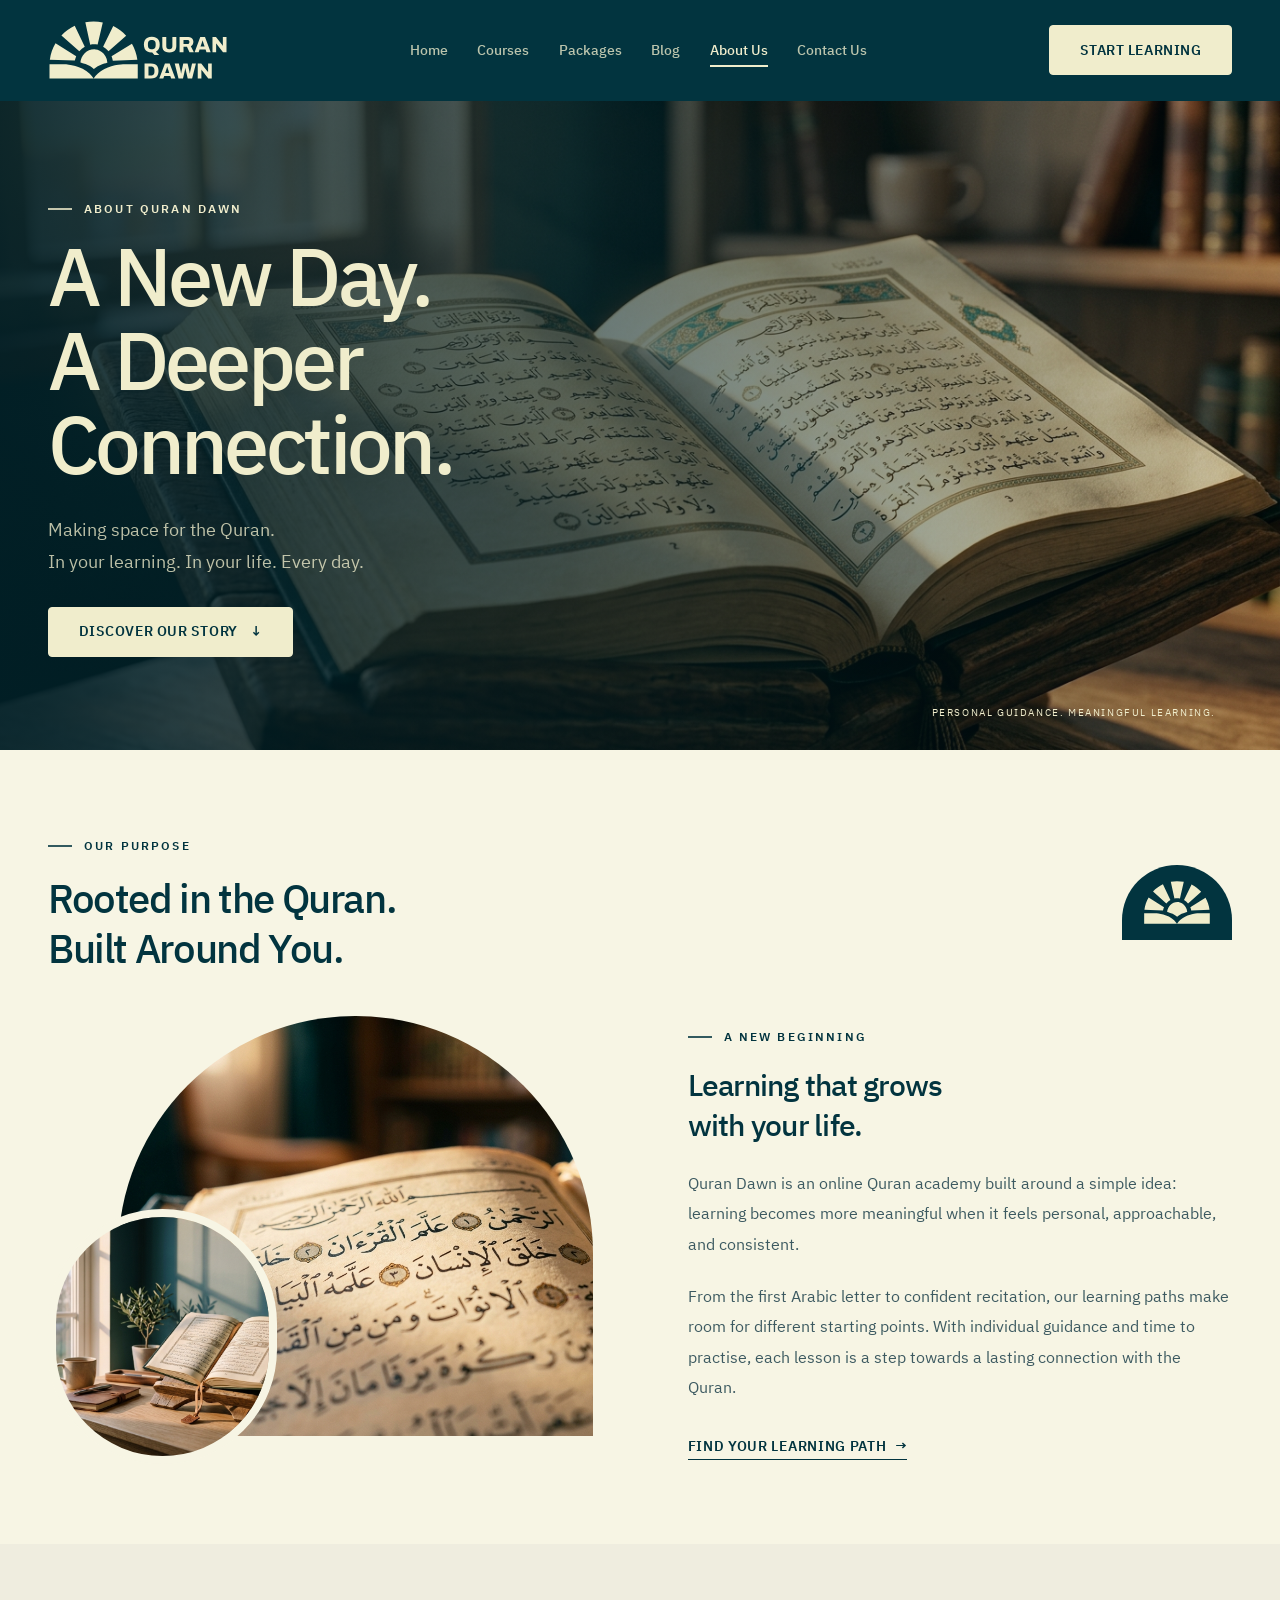
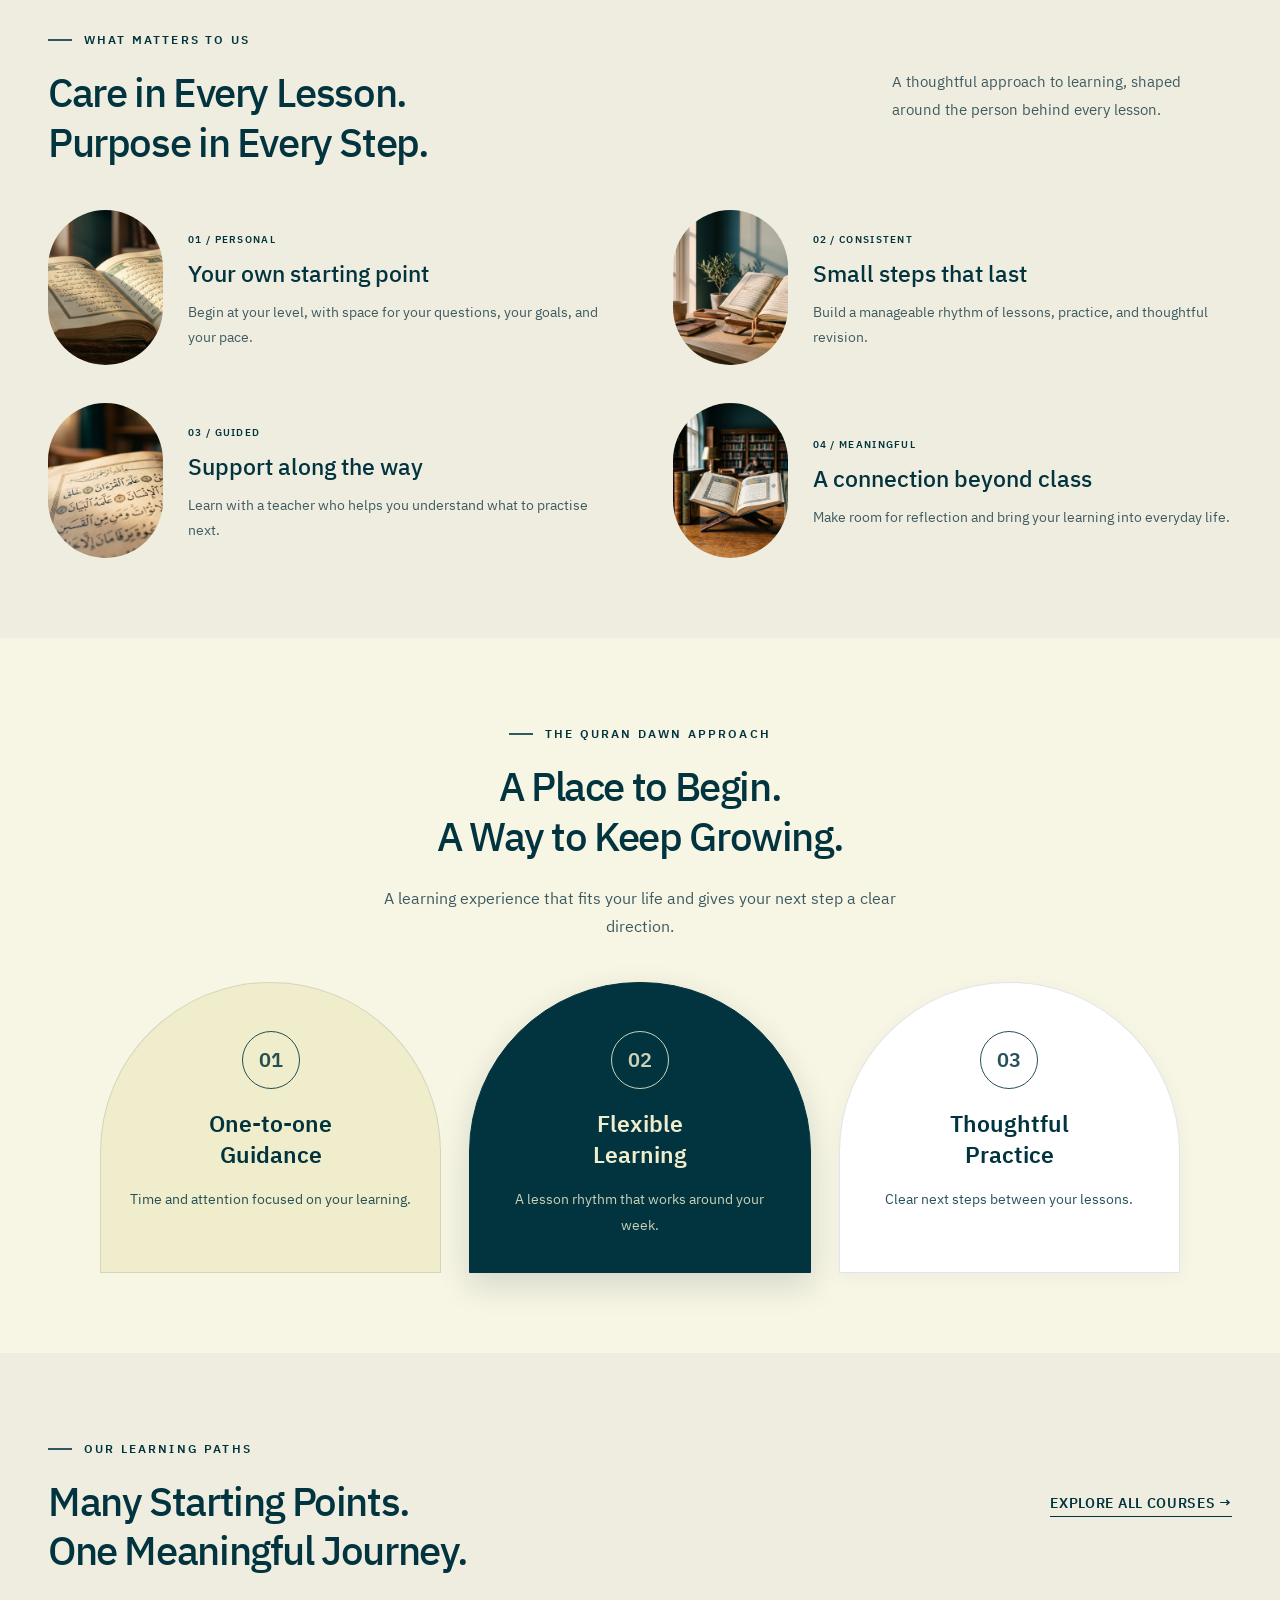
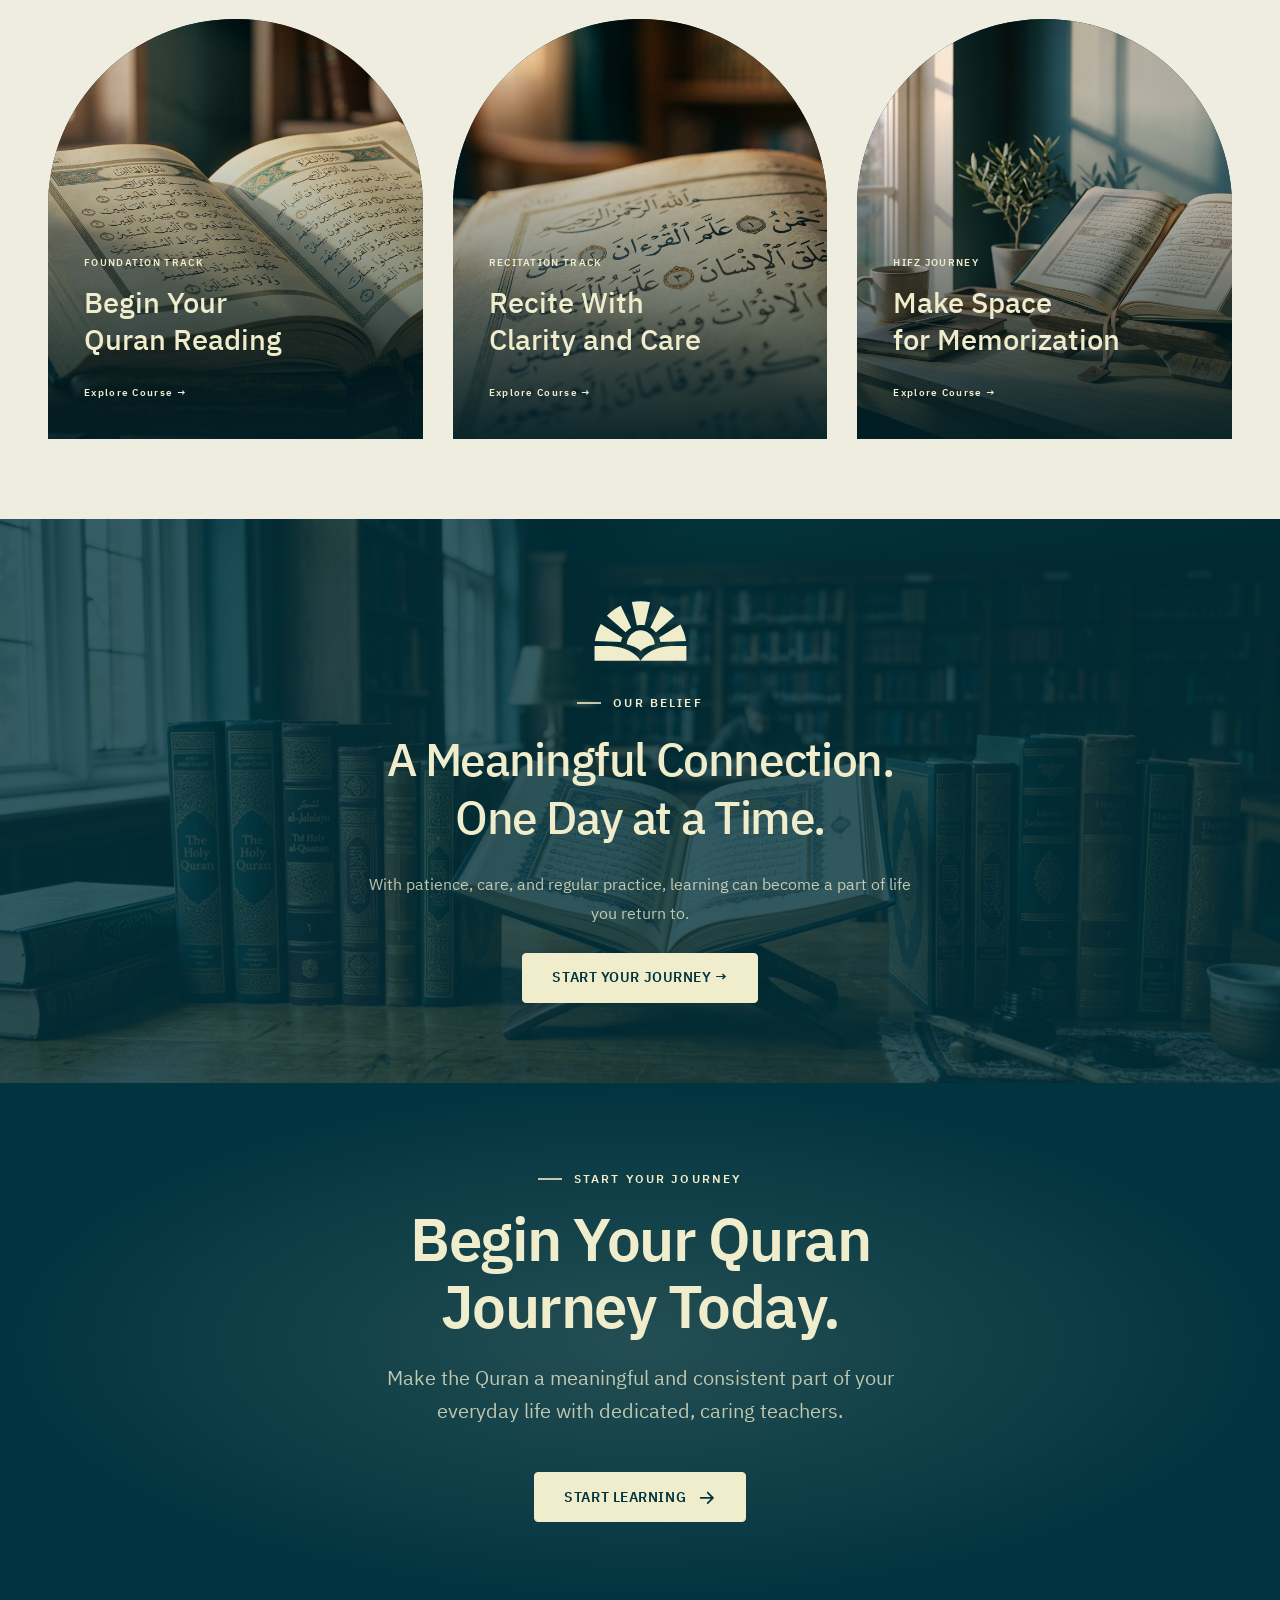
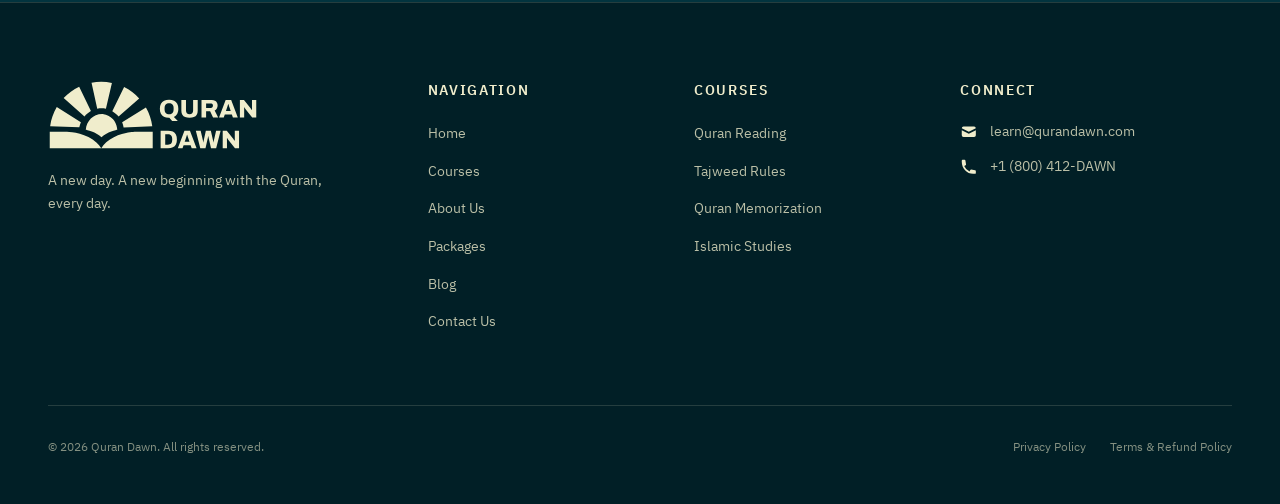
==== about.html @ d629dfaa "commit" ====
<!DOCTYPE html>
<html lang="en">
  <head>
    <meta charset="UTF-8">
    <meta name="viewport" content="width=device-width, initial-scale=1.0">
    <meta http-equiv="X-UA-Compatible" content="IE=edge">
    <title>About Us &mdash; Quran Dawn</title>
    <meta name="description" content="Get to know Quran Dawn: personal guidance, thoughtful practice, and a meaningful connection with the Quran.">
    <meta name="theme-color" content="#02343F">
    <!-- Open Graph / Meta -->
    <meta property="og:type" content="website">
    <meta property="og:title" content="About Us ? Quran Dawn">
    <meta property="og:description" content="Get to know Quran Dawn: personal guidance, thoughtful practice, and a meaningful connection with the Quran.">
    <!-- Favicon -->
    <link rel="icon" type="image/svg+xml" href="assets/images/logo-mark.svg">
    <!-- Google Fonts Preconnect & Fonts -->
    <link rel="preconnect" href="https://fonts.googleapis.com">
    <link rel="preconnect" href="https://fonts.gstatic.com" crossorigin>
    <link rel="stylesheet" href="https://fonts.googleapis.com/css2?family=IBM+Plex+Sans+Arabic:wght@300;400;500;600;700&family=IBM+Plex+Sans:ital,wght@0,300;0,400;0,500;0,600;0,700;1,400&display=swap">
    <!-- Stylesheet -->
    <link rel="stylesheet" href="assets/css/style.css">

    <link rel="stylesheet" href="assets/css/about.css">
  </head>
  <body class="about-page">
    <!-- Accessible Skip Link -->
    <a href="#main-content" class="skip-link">Skip to main content</a>
    <!-- =========================================================================
    01 — SITE HEADER
    ========================================================================= -->
    <header class="site-header" id="site-header">
      <div class="container header-inner">
        <a href="index.html" class="header-logo" aria-label="Quran Dawn Home">
          <img src="assets/images/logo-cream.svg" alt="Quran Dawn" width="180" height="60">
        </a>
        <!-- Desktop Navigation -->
        <nav class="nav-desktop" aria-label="Primary Navigation">
          <ul class="nav-links">
            <li>
              <a href="index.html" class="nav-link">Home</a>
            </li>
            <li>
              <a href="courses.html" class="nav-link">Courses</a>
            </li>
            <li>
              <a href="pricing.html" class="nav-link">Packages</a>
            </li>
            <li>
              <a href="blog.html" class="nav-link">Blog</a>
            </li>
            <li>
              <a href="about.html" class="nav-link active" aria-current="page">About Us</a>
            </li>
            <li>
              <a href="contact.html" class="nav-link">Contact Us</a>
            </li>
          </ul>
        </nav>
        <div class="header-actions">
          <a href="pricing.html" class="btn btn-primary">Start Learning</a>
          <button class="menu-toggle" aria-expanded="false" aria-label="Toggle navigation menu" aria-controls="mobile-nav">
            <span>
            </span>
            <span>
            </span>
            <span>
            </span>
          </button>
        </div>
      </div>
    </header>
    <!-- Mobile Navigation Drawer -->
    <div class="mobile-nav-overlay" id="mobile-overlay">
    </div>
    <aside class="mobile-nav-drawer" id="mobile-nav" aria-label="Mobile Navigation">
      <div class="mobile-nav-links">
        <a href="index.html" class="mobile-nav-link">Home <span>→</span>
        </a>
        <a href="courses.html" class="mobile-nav-link">Courses <span>→</span>
        </a>
        <a href="pricing.html" class="mobile-nav-link">Packages <span>→</span>
        </a>
        <a href="blog.html" class="mobile-nav-link">Blog <span>→</span>
        </a>
        <a href="about.html" class="mobile-nav-link">About Us <span>→</span>
        </a>
        <a href="contact.html" class="mobile-nav-link">Contact Us <span>→</span>
        </a>
      </div>
      <div class="mobile-nav-footer">
        <a href="pricing.html" class="btn btn-primary">Start Learning</a>
        <p>
          Quran Dawn &bull; Online Quran Academy
        </p>
      </div>
    </aside>
    <!-- =========================================================================
    MAIN CONTENT
    ========================================================================= -->
    <main id="main-content">
<section class="about-hero" aria-labelledby="about-title">
 <img class="about-hero-photo" src="assets/images/course-reading.jpg" alt="An open Quran in a quiet reading space" width="1536" height="1024" fetchpriority="high">
 <div class="container about-hero-content"><div class="eyebrow eyebrow-light">About Quran Dawn</div><h1 id="about-title">A New Day.<br>A Deeper<br><span>Connection.</span></h1><p>Making space for the Quran.<br>In your learning. In your life. Every day.</p><a href="#our-story" class="btn btn-primary">Discover Our Story <span aria-hidden="true">&darr;</span></a></div>
 <div class="about-hero-caption">PERSONAL GUIDANCE. MEANINGFUL LEARNING.</div>
</section>
<section class="about-section container" id="our-story">
 <div class="about-heading"><div><div class="eyebrow eyebrow-dark">Our Purpose</div><h2>Rooted in the Quran.<br>Built Around You.</h2></div><img src="assets/images/journal-mark.svg" alt="" width="110" height="75" class="about-purpose-mark"></div>
 <div class="about-story-grid"><div class="about-story-images"><img class="about-story-main" src="assets/images/course-tajweed.jpg" alt="A close view of Quran pages" width="600" height="700" loading="lazy"><img class="about-story-inset" src="assets/images/course-memorization.jpg" alt="A peaceful space for daily Quran practice" width="300" height="400" loading="lazy"></div><div class="about-story-copy"><div class="eyebrow eyebrow-dark">A New Beginning</div><h3>Learning that grows<br>with your life.</h3><p>Quran Dawn is an online Quran academy built around a simple idea: learning becomes more meaningful when it feels personal, approachable, and consistent.</p><p>From the first Arabic letter to confident recitation, our learning paths make room for different starting points. With individual guidance and time to practise, each lesson is a step towards a lasting connection with the Quran.</p><a href="courses.html" class="text-link">Find Your Learning Path <span aria-hidden="true">&rarr;</span></a></div></div>
</section>
<section class="about-values-band"><div class="container about-section"><div class="about-heading"><div><div class="eyebrow eyebrow-dark">What Matters to Us</div><h2>Care in Every Lesson.<br>Purpose in Every Step.</h2></div><p>A thoughtful approach to learning, shaped around the person behind every lesson.</p></div><div class="about-values">
 <article><img src="assets/images/course-reading.jpg" alt="" width="160" height="210" loading="lazy"><div><span>01 / PERSONAL</span><h3>Your own starting point</h3><p>Begin at your level, with space for your questions, your goals, and your pace.</p></div></article>
 <article><img src="assets/images/course-memorization.jpg" alt="" width="160" height="210" loading="lazy"><div><span>02 / CONSISTENT</span><h3>Small steps that last</h3><p>Build a manageable rhythm of lessons, practice, and thoughtful revision.</p></div></article>
 <article><img src="assets/images/course-tajweed.jpg" alt="" width="160" height="210" loading="lazy"><div><span>03 / GUIDED</span><h3>Support along the way</h3><p>Learn with a teacher who helps you understand what to practise next.</p></div></article>
 <article><img src="assets/images/course-islamic-studies.jpg" alt="" width="160" height="210" loading="lazy"><div><span>04 / MEANINGFUL</span><h3>A connection beyond class</h3><p>Make room for reflection and bring your learning into everyday life.</p></div></article>
</div></div></section>
<section class="about-section container about-approach"><div class="eyebrow eyebrow-dark">The Quran Dawn Approach</div><h2>A Place to Begin.<br>A Way to Keep Growing.</h2><p class="about-section-lead">A learning experience that fits your life and gives your next step a clear direction.</p><div class="about-arches">
 <article class="about-arch-cream"><span class="about-arch-number">01</span><h3>One-to-one<br>Guidance</h3><p>Time and attention focused on your learning.</p></article>
 <article class="about-arch-teal"><span class="about-arch-number">02</span><h3>Flexible<br>Learning</h3><p>A lesson rhythm that works around your week.</p></article>
 <article class="about-arch-white"><span class="about-arch-number">03</span><h3>Thoughtful<br>Practice</h3><p>Clear next steps between your lessons.</p></article>
</div></section>
<section class="about-values-band"><div class="about-section container"><div class="about-heading"><div><div class="eyebrow eyebrow-dark">Our Learning Paths</div><h2>Many Starting Points.<br>One Meaningful Journey.</h2></div><a href="courses.html" class="text-link">Explore All Courses &rarr;</a></div><div class="about-programs">
 <a href="single-course.html#reading" class="about-program"><img src="assets/images/course-reading.jpg" alt="" width="600" height="700" loading="lazy"><div><span>FOUNDATION TRACK</span><h3>Begin Your<br>Quran Reading</h3><span class="about-program-link">Explore Course &rarr;</span></div></a>
 <a href="single-course.html#tajweed" class="about-program"><img src="assets/images/course-tajweed.jpg" alt="" width="600" height="700" loading="lazy"><div><span>RECITATION TRACK</span><h3>Recite With<br>Clarity and Care</h3><span class="about-program-link">Explore Course &rarr;</span></div></a>
 <a href="single-course.html#memorization" class="about-program"><img src="assets/images/course-memorization.jpg" alt="" width="600" height="700" loading="lazy"><div><span>HIFZ JOURNEY</span><h3>Make Space<br>for Memorization</h3><span class="about-program-link">Explore Course &rarr;</span></div></a>
</div></div></section>
<section class="about-belief"><img src="assets/images/course-islamic-studies.jpg" alt="" width="1536" height="1024" loading="lazy"><div class="container"><img class="about-belief-mark" src="assets/images/journal-mark.svg" alt="" width="95" height="64"><div class="eyebrow eyebrow-light">Our Belief</div><h2>A Meaningful Connection.<br>One Day at a Time.</h2><p>With patience, care, and regular practice, learning can become a part of life you return to.</p><a href="pricing.html" class="btn btn-primary">Start Your Journey &rarr;</a></div></section>
<section class="pre-footer-cta" id="contact">
        <!-- Ambient Dawn Atmosphere -->
        <div class="pre-footer-dawn-glow" aria-hidden="true">
        </div>
        <!-- Cropped Oversized Sunrise Geometry -->
        <div class="pre-footer-backdrop-geometry" aria-hidden="true">
          <img src="assets/images/logo-mark.svg" alt="" width="850" height="540">
        </div>
        <div class="container">
          <div class="pre-footer-content fade-up">
            <div class="eyebrow eyebrow-light">Start Your Journey</div>
            <h2 class="pre-footer-title">
              Begin Your Quran<br>
              Journey Today.
            </h2>
            <p class="pre-footer-lead">
              Make the Quran a meaningful and consistent part of your everyday life with dedicated, caring teachers.
            </p>
            <a href="pricing.html" class="btn btn-primary">
              Start Learning
              <svg class="btn-icon" viewBox="0 0 20 20" fill="currentColor">
                <path fill-rule="evenodd" d="M10.293 3.293a1 1 0 011.414 0l6 6a1 1 0 010 1.414l-6 6a1 1 0 01-1.414-1.414L14.586 11H3a1 1 0 110-2h11.586l-4.293-4.293a1 1 0 010-1.414z" clip-rule="evenodd"/>
                </svg>
              </a>
            </div>
          </div>
        </section>
      </main>
      <footer class="site-footer">
        <div class="container">
          <div class="footer-top-grid">
            <!-- Brand Info -->
            <div class="footer-brand">
              <a href="index.html" class="footer-logo" aria-label="Quran Dawn">
                <img src="assets/images/logo-cream.svg" alt="Quran Dawn" width="210" height="70">
              </a>
              <p class="footer-tagline">
                A new day. A new beginning with the Quran, every day.
              </p>
            </div>
            <!-- Navigation -->
            <div>
              <h4 class="footer-heading">Navigation</h4>
              <ul class="footer-nav-list">
                <li>
                  <a href="index.html" class="footer-nav-link">Home</a>
                </li>
                <li>
                  <a href="courses.html" class="footer-nav-link">Courses</a>
                </li>
                <li>
                  <a href="about.html" class="footer-nav-link">About Us</a>
                </li>
                <li>
                  <a href="pricing.html" class="footer-nav-link">Packages</a>
                </li>
                <li>
                  <a href="blog.html" class="footer-nav-link">Blog</a>
                </li>
                <li>
                  <a href="contact.html" class="footer-nav-link">Contact Us</a>
                </li>
              </ul>
            </div>
            <!-- Courses -->
            <div>
              <h4 class="footer-heading">Courses</h4>
              <ul class="footer-nav-list">
                <li>
                  <a href="courses.html" class="footer-nav-link">Quran Reading</a>
                </li>
                <li>
                  <a href="courses.html" class="footer-nav-link">Tajweed Rules</a>
                </li>
                <li>
                  <a href="courses.html" class="footer-nav-link">Quran Memorization</a>
                </li>
                <li>
                  <a href="courses.html" class="footer-nav-link">Islamic Studies</a>
                </li>
              </ul>
            </div>
            <!-- Contact & Connect -->
            <div>
              <h4 class="footer-heading">Connect</h4>
              <div class="footer-contact-item">
                <svg class="footer-contact-icon" viewBox="0 0 20 20" fill="currentColor">
                  <path d="M2.003 5.884L10 9.882l7.997-3.998A2 2 0 0016 4H4a2 2 0 00-1.997 1.884z"/>
                    <path d="M18 8.118l-8 4-8-4V14a2 2 0 002 2h12a2 2 0 002-2V8.118z"/>
                    </svg>
                    <span>learn@qurandawn.com</span>
                  </div>
                  <div class="footer-contact-item">
                    <svg class="footer-contact-icon" viewBox="0 0 20 20" fill="currentColor">
                      <path d="M2 3a1 1 0 011-1h2.153a1 1 0 01.986.836l.74 4.435a1 1 0 01-.54 1.06l-1.548.773a11.037 11.037 0 006.105 6.105l.774-1.548a1 1 0 011.059-.54l4.435.74a1 1 0 01.836.986V17a1 1 0 01-1 1h-2C7.82 18 2 12.18 2 4V3z"/>
                      </svg>
                      <span>+1 (800) 412-DAWN</span>
                    </div>
                  </div>
                </div>
                <!-- Footer Bottom -->
                <div class="footer-bottom">
                  <div>
                    &copy; 2026 Quran Dawn. All rights reserved.
                  </div>
                  <div class="footer-legal-links">
                    <a href="index.html">Privacy Policy</a>
                    <a href="index.html">Terms &amp; Refund Policy</a>
                  </div>
                </div>
              </div>
              <!-- Grounding Horizon Sunrise Geometry -->
              <div class="footer-horizon-geometry" aria-hidden="true">
                <img src="assets/images/symbol-sunrise-rays.svg" alt="" width="700" height="200">
              </div>
            </footer>
            <!-- Scripts -->
            <script src="assets/js/main.js">
            </script>
          </body>
        </html>
---- assets/css/style.css ----
/* ==========================================================================
   QURAN DAWN — Core Design System & Stylesheet
   Identity: Pure HTML5/CSS3/Vanilla JS (No Frameworks)
   Colors: Deep Teal (#02343F), Dawn Cream (#F0EDCC), Off White (#F2F2F2)
   Font: IBM Plex Sans Arabic
   ========================================================================== */

@import url('https://fonts.googleapis.com/css2?family=IBM+Plex+Sans+Arabic:wght@300;400;500;600;700&family=IBM+Plex+Sans:ital,wght@0,300;0,400;0,500;0,600;0,700;1,400&display=swap');

/* --- 01. CSS Custom Properties / Design Tokens --- */
:root {
  /* Brand Colors */
  --color-teal: #02343F;
  --color-teal-rgb: 2, 52, 63;
  --color-teal-dark: #011F26;
  --color-teal-deep: #01161B;
  --color-teal-surface: #064553;
  --color-teal-muted: #1A4750;
  
  --color-cream: #F0EDCC;
  --color-cream-rgb: 240, 237, 204;
  --color-cream-light: #F7F5E4;
  --color-cream-muted: #E2DFB8;
  
  --color-offwhite: #F2F2F2;
  --color-offwhite-rgb: 242, 242, 242;
  --color-white: #FFFFFF;
  --color-white-rgb: 255, 255, 255;
  
  /* Text & Semantic Colors */
  --color-text-dark: #02343F;
  --color-text-dark-muted: #3D5A61;
  --color-text-light: #F0EDCC;
  --color-text-light-muted: rgba(240, 237, 204, 0.78);
  --color-text-light-subtle: rgba(240, 237, 204, 0.55);
  
  /* Borders & Dividers */
  --border-dark-subtle: rgba(2, 52, 63, 0.12);
  --border-dark-medium: rgba(2, 52, 63, 0.22);
  --border-light-subtle: rgba(240, 237, 204, 0.15);
  --border-light-medium: rgba(240, 237, 204, 0.3);

  /* Typography */
  --font-primary: 'IBM Plex Sans Arabic', 'IBM Plex Sans', -apple-system, BlinkMacSystemFont, 'Segoe UI', Roboto, Helvetica, Arial, sans-serif;
  
  /* Fluid Typography Scale */
  --text-hero: clamp(2.5rem, 5.5vw + 1rem, 5.25rem);
  --text-h1: clamp(2.1rem, 4.2vw + 0.5rem, 3.75rem);
  --text-h2: clamp(1.75rem, 3vw + 0.5rem, 2.75rem);
  --text-h3: clamp(1.35rem, 1.8vw + 0.3rem, 1.85rem);
  --text-h4: clamp(1.15rem, 1.2vw + 0.2rem, 1.35rem);
  --text-body-lg: clamp(1.05rem, 0.6vw + 0.9rem, 1.25rem);
  --text-body: 1rem;
  --text-sm: 0.875rem;
  --text-xs: 0.75rem;
  
  /* Spacing */
  --section-padding-y: clamp(4.5rem, 8vw, 8.5rem);
  --container-max: 1280px;
  --container-pad: clamp(1.25rem, 4vw, 3rem);
  
  /* Radii */
  --radius-xs: 2px;
  --radius-sm: 4px;
  --radius-md: 8px;
  --radius-lg: 14px;
  --radius-full: 9999px;
  
  /* Transitions */
  --ease-editorial: cubic-bezier(0.16, 1, 0.3, 1);
  --transition-fast: 0.2s var(--ease-editorial);
  --transition-normal: 0.35s var(--ease-editorial);
  --transition-slow: 0.65s var(--ease-editorial);
  
  /* Elevation / Shadows */
  --shadow-subtle: 0 4px 20px rgba(2, 52, 63, 0.06);
  --shadow-medium: 0 12px 36px rgba(2, 52, 63, 0.1);
  --shadow-glow: 0 0 35px rgba(240, 237, 204, 0.22);
}

/* --- 02. Reset & Baseline --- */
*, *::before, *::after {
  box-sizing: border-box;
  margin: 0;
  padding: 0;
}

html {
  font-family: var(--font-primary);
  font-size: 16px;
  line-height: 1.5;
  color: var(--color-text-dark);
  background-color: var(--color-offwhite);
  scroll-behavior: smooth;
  -webkit-font-smoothing: antialiased;
  -moz-osx-font-smoothing: grayscale;
}

body {
  min-height: 100vh;
  overflow-x: hidden;
  display: flex;
  flex-direction: column;
}

img, svg {
  display: block;
  max-width: 100%;
}

a {
  color: inherit;
  text-decoration: none;
  transition: color var(--transition-fast), border-color var(--transition-fast);
}

button {
  font-family: inherit;
  cursor: pointer;
  border: none;
  background: none;
}

ul, ol {
  list-style: none;
}

/* Accessible focus ring */
:focus-visible {
  outline: 2px solid var(--color-cream);
  outline-offset: 3px;
}

/* Skip link */
.skip-link {
  position: absolute;
  top: -100px;
  left: 1.5rem;
  background: var(--color-cream);
  color: var(--color-teal);
  padding: 0.75rem 1.5rem;
  font-weight: 600;
  border-radius: var(--radius-sm);
  z-index: 1000;
  transition: top var(--transition-fast);
}
.skip-link:focus {
  top: 1.5rem;
}

/* --- 03. Global Layout Utilities --- */
.container {
  width: 100%;
  max-width: var(--container-max);
  margin-left: auto;
  margin-right: auto;
  padding-left: var(--container-pad);
  padding-right: var(--container-pad);
}

.container-narrow {
  width: 100%;
  max-width: 1000px;
  margin-left: auto;
  margin-right: auto;
  padding-left: var(--container-pad);
  padding-right: var(--container-pad);
}

.section {
  position: relative;
  padding-top: var(--section-padding-y);
  padding-bottom: var(--section-padding-y);
  overflow: hidden;
}

/* Eyebrows & Section Headers */
.eyebrow {
  display: inline-flex;
  align-items: center;
  gap: 0.75rem;
  font-size: var(--text-xs);
  font-weight: 600;
  letter-spacing: 0.18em;
  text-transform: uppercase;
  margin-bottom: 1.25rem;
}

.eyebrow-light {
  color: var(--color-cream);
}

.eyebrow-dark {
  color: var(--color-teal);
}

.eyebrow::before {
  content: '';
  display: inline-block;
  width: 1.5rem;
  height: 2px;
  background-color: currentColor;
  opacity: 0.8;
}

.section-header {
  margin-bottom: clamp(2.5rem, 5vw, 4.5rem);
}

.section-title {
  font-size: var(--text-h2);
  font-weight: 600;
  line-height: 1.15;
  letter-spacing: -0.02em;
}

.section-title-light {
  color: var(--color-cream);
}

.section-title-dark {
  color: var(--color-teal);
}

.section-desc {
  font-size: var(--text-body-lg);
  line-height: 1.6;
  margin-top: 1.25rem;
  max-width: 620px;
}

.section-desc-light {
  color: var(--color-text-light-muted);
}

.section-desc-dark {
  color: var(--color-text-dark-muted);
}

/* --- 04. Buttons & CTAs --- */
.btn {
  display: inline-flex;
  align-items: center;
  justify-content: center;
  gap: 0.75rem;
  padding: 0.85rem 1.85rem;
  font-size: var(--text-sm);
  font-weight: 600;
  letter-spacing: 0.04em;
  text-transform: uppercase;
  border-radius: var(--radius-sm);
  transition: transform var(--transition-fast), background-color var(--transition-fast), color var(--transition-fast), box-shadow var(--transition-fast), border-color var(--transition-fast);
  white-space: nowrap;
}

.btn:hover {
  transform: translateY(-2px);
}

.btn:active {
  transform: translateY(0);
}

/* Primary Dawn Cream Button */
.btn-primary {
  background-color: var(--color-cream);
  color: var(--color-teal);
  border: 1px solid var(--color-cream);
}
.btn-primary:hover {
  background-color: var(--color-cream-light);
  box-shadow: 0 6px 20px rgba(240, 237, 204, 0.35);
}

/* Primary Teal Button */
.btn-teal {
  background-color: var(--color-teal);
  color: var(--color-white);
  border: 1px solid var(--color-teal);
}
.btn-teal:hover {
  background-color: var(--color-teal-dark);
  color: var(--color-white);
  box-shadow: 0 6px 20px rgba(2, 52, 63, 0.25);
}

/* Ghost / Outline Buttons */
.btn-ghost-light {
  background-color: transparent;
  color: var(--color-cream);
  border: 1px solid var(--border-light-medium);
}
.btn-ghost-light:hover {
  background-color: rgba(240, 237, 204, 0.1);
  border-color: var(--color-cream);
}

.btn-ghost-dark {
  background-color: transparent;
  color: var(--color-teal);
  border: 1px solid var(--border-dark-medium);
}
.btn-ghost-dark:hover {
  background-color: rgba(2, 52, 63, 0.06);
  border-color: var(--color-teal);
}

.btn-icon {
  width: 1.1rem;
  height: 1.1rem;
  transition: transform var(--transition-fast);
}
.btn:hover .btn-icon {
  transform: translateX(3px);
}

/* Text link with dawn arrow */
.text-link {
  display: inline-flex;
  align-items: center;
  gap: 0.5rem;
  font-size: var(--text-sm);
  font-weight: 600;
  letter-spacing: 0.05em;
  text-transform: uppercase;
  color: var(--color-teal);
  border-bottom: 1.5px solid currentColor;
  padding-bottom: 2px;
  transition: gap var(--transition-fast), opacity var(--transition-fast);
}
.text-link:hover {
  gap: 0.75rem;
  opacity: 0.85;
}

/* --- 05. Site Header --- */
.site-header {
  position: fixed;
  top: 0;
  left: 0;
  width: 100%;
  z-index: 100;
  padding: 1.25rem 0;
  background-color: transparent;
  transition: padding var(--transition-normal), background-color var(--transition-normal), backdrop-filter var(--transition-normal), border-color var(--transition-normal);
  border-bottom: 1px solid transparent;
}

.site-header.scrolled {
  padding: 0.85rem 0;
  background-color: rgba(2, 52, 63, 0.94);
  backdrop-filter: blur(12px);
  -webkit-backdrop-filter: blur(12px);
  border-bottom: 1px solid var(--border-light-subtle);
  box-shadow: 0 4px 20px rgba(1, 31, 38, 0.4);
}

.header-inner {
  display: flex;
  align-items: center;
  justify-content: space-between;
}

.header-logo {
  display: flex;
  align-items: center;
  width: 180px;
  flex-shrink: 0;
  color: var(--color-cream);
  transition: opacity var(--transition-fast);
}

.header-logo:hover {
  opacity: 0.9;
}

.header-logo img, .footer-logo img {
  display: block;
  width: 100%;
  height: auto;
}

.header-logo:focus-visible, .footer-logo:focus-visible {
  outline: 2px solid var(--color-cream);
  outline-offset: 6px;
  border-radius: 4px;
}

@media (max-width: 480px) {
  .header-logo { width: 120px; }
  .header-inner { gap: 12px; }
  .header-actions { gap: 10px; }
  .header-actions .btn { padding: 0.7rem 0.8rem; font-size: 0.65rem; }
}

.nav-desktop {
  display: flex;
  align-items: center;
  gap: 2.25rem;
}

.nav-links {
  display: flex;
  align-items: center;
  gap: 1.85rem;
}

.nav-link {
  font-size: var(--text-sm);
  font-weight: 500;
  color: var(--color-text-light-muted);
  position: relative;
  padding: 0.35rem 0;
  transition: color var(--transition-fast);
}

.nav-link::after {
  content: '';
  position: absolute;
  bottom: 0;
  left: 0;
  width: 0;
  height: 2px;
  background-color: var(--color-cream);
  transition: width var(--transition-fast);
}

.nav-link:hover,
.nav-link.active {
  color: var(--color-cream);
}

.nav-link:hover::after,
.nav-link.active::after {
  width: 100%;
}

.header-actions {
  display: flex;
  align-items: center;
  gap: 1rem;
}

/* Mobile Toggle */
.menu-toggle {
  display: none;
  flex-direction: column;
  justify-content: space-around;
  width: 2.25rem;
  height: 2.25rem;
  padding: 0.35rem;
  background: transparent;
  border: 1px solid var(--border-light-subtle);
  border-radius: var(--radius-sm);
  color: var(--color-cream);
  z-index: 110;
}

.menu-toggle span {
  width: 100%;
  height: 2px;
  background-color: currentColor;
  border-radius: 2px;
  transition: transform var(--transition-fast), opacity var(--transition-fast);
}

.menu-toggle[aria-expanded="true"] span:nth-child(1) {
  transform: translateY(6px) rotate(45deg);
}
.menu-toggle[aria-expanded="true"] span:nth-child(2) {
  opacity: 0;
}
.menu-toggle[aria-expanded="true"] span:nth-child(3) {
  transform: translateY(-6px) rotate(-45deg);
}

/* Mobile Drawer */
.mobile-nav-drawer {
  position: fixed;
  top: 0;
  right: -100%;
  width: 100%;
  max-width: 360px;
  height: 100vh;
  background-color: var(--color-teal-dark);
  padding: 6rem 2rem 3rem;
  display: flex;
  flex-direction: column;
  justify-content: space-between;
  z-index: 105;
  transition: right var(--transition-normal);
  border-left: 1px solid var(--border-light-subtle);
  box-shadow: -10px 0 40px rgba(0,0,0,0.5);
}

.mobile-nav-drawer.open {
  right: 0;
}

.mobile-nav-overlay {
  position: fixed;
  top: 0;
  left: 0;
  width: 100vw;
  height: 100vh;
  background-color: rgba(1, 31, 38, 0.7);
  backdrop-filter: blur(4px);
  z-index: 104;
  opacity: 0;
  visibility: hidden;
  transition: opacity var(--transition-normal), visibility var(--transition-normal);
}

.mobile-nav-overlay.open {
  opacity: 1;
  visibility: visible;
}

.mobile-nav-links {
  display: flex;
  flex-direction: column;
  gap: 1.5rem;
}

.mobile-nav-link {
  font-size: var(--text-h4);
  font-weight: 500;
  color: var(--color-cream);
  display: flex;
  align-items: center;
  justify-content: space-between;
  padding-bottom: 0.5rem;
  border-bottom: 1px solid var(--border-light-subtle);
}

.mobile-nav-footer {
  display: flex;
  flex-direction: column;
  gap: 1.5rem;
}

/* --- 06. Hero Section --- */
.hero-section {
  position: relative;
  background-color: var(--color-teal);
  color: var(--color-cream);
  min-height: 100vh;
  padding-top: clamp(8rem, 14vh, 11rem);
  padding-bottom: clamp(4rem, 8vh, 6rem);
  display: flex;
  flex-direction: column;
  justify-content: center;
  overflow: hidden;
}

/* Ambient Dawn Glow Background */
.hero-dawn-glow {
  position: absolute;
  bottom: 0;
  left: 50%;
  transform: translateX(-50%);
  width: 120%;
  max-width: 1400px;
  height: 65%;
  background: radial-gradient(ellipse at 50% 100%, rgba(240, 237, 204, 0.16) 0%, rgba(240, 237, 204, 0.05) 40%, rgba(2, 52, 63, 0) 75%);
  pointer-events: none;
  z-index: 1;
}

/* Geometric Sunrise Brand Backdrop */
.hero-brand-backdrop {
  position: absolute;
  bottom: -40px;
  left: 50%;
  transform: translateX(-50%);
  width: min(880px, 95vw);
  height: auto;
  opacity: 0.12;
  color: var(--color-cream);
  pointer-events: none;
  z-index: 1;
  transition: transform 1.2s var(--ease-editorial), opacity 1.2s var(--ease-editorial);
}

.hero-horizon-line {
  position: absolute;
  bottom: 0;
  left: 0;
  width: 100%;
  height: 1px;
  background: linear-gradient(90deg, transparent 0%, var(--border-light-medium) 30%, var(--color-cream) 50%, var(--border-light-medium) 70%, transparent 100%);
  z-index: 3;
}

.hero-content {
  position: relative;
  z-index: 4;
  max-width: 920px;
}

.hero-title {
  font-size: var(--text-hero);
  font-weight: 600;
  line-height: 1.08;
  letter-spacing: -0.03em;
  color: var(--color-offwhite);
  margin-bottom: 1.75rem;
}

.hero-title .highlight {
  color: var(--color-cream);
  position: relative;
  display: inline-block;
}

.hero-title .highlight::after {
  content: '';
  position: absolute;
  left: 0;
  bottom: 6px;
  width: 100%;
  height: 3px;
  background: linear-gradient(90deg, var(--color-cream) 0%, rgba(240, 237, 204, 0.2) 100%);
  border-radius: 2px;
}

.hero-lead {
  font-size: var(--text-body-lg);
  line-height: 1.65;
  color: var(--color-text-light-muted);
  max-width: 640px;
  margin-bottom: 2.75rem;
  font-weight: 400;
}

.hero-actions {
  display: flex;
  flex-wrap: wrap;
  align-items: center;
  gap: 1.25rem;
  margin-bottom: 4rem;
}

/* Micro Indicators (Minimal dawn geometry, not cards) */
.hero-micro-bar {
  display: flex;
  flex-wrap: wrap;
  align-items: center;
  gap: clamp(1.5rem, 4vw, 3rem);
  padding-top: 2rem;
  border-top: 1px solid var(--border-light-subtle);
}

.hero-micro-item {
  display: flex;
  align-items: center;
  gap: 0.75rem;
  font-size: var(--text-sm);
  font-weight: 500;
  color: var(--color-text-light-muted);
  letter-spacing: 0.02em;
}

.hero-micro-mark {
  width: 8px;
  height: 8px;
  border-radius: 50%;
  background-color: var(--color-cream);
  box-shadow: 0 0 10px rgba(240, 237, 204, 0.6);
  flex-shrink: 0;
}

/* --- 07. Features Academy Section --- */
.features-section {
  background-color: var(--color-offwhite);
  color: var(--color-teal);
  position: relative;
}

/* Asymmetric Editorial Header */
.features-header-grid {
  display: grid;
  grid-template-columns: 1fr;
  gap: 2rem;
  margin-bottom: clamp(3.5rem, 6vw, 5.5rem);
}

@media (min-width: 900px) {
  .features-header-grid {
    grid-template-columns: 1.2fr 1fr;
    align-items: end;
  }
}

/* Visual Feature Cards Grid (Pure HTML/CSS UI Mockups) */
.features-visual-grid {
  display: grid;
  grid-template-columns: 1fr;
  gap: 1.5rem;
  position: relative;
}

@media (min-width: 640px) {
  .features-visual-grid {
    grid-template-columns: repeat(2, 1fr);
  }
}

@media (min-width: 900px) {
  .features-visual-grid {
    grid-template-columns: repeat(4, 1fr);
    gap: 0.85rem;
  }
}

/* Base SaaS Feature Card */
.saas-card {
  border-radius: 16px;
  padding: 1.3rem 1.1rem 0;
  display: flex;
  flex-direction: column;
  justify-content: space-between;
  position: relative;
  overflow: hidden;
  min-height: 0;
  aspect-ratio: 214 / 282;
  isolation: isolate;
  box-shadow: 0 12px 32px rgba(2, 52, 63, 0.08);
  transition: transform var(--transition-normal), box-shadow var(--transition-normal);
}

.saas-card:hover {
  transform: translateY(-8px);
  box-shadow: 0 22px 48px rgba(2, 52, 63, 0.18);
}

/* Background Color Themes */
.saas-card-teal {
  background: #02343F;
  border: 2px solid #FFFFFF;
}

.saas-card-crimson {
  background: #40656D;
  border: 2px solid #FFFFFF;
}

.saas-card-amber {
  background: #F0EDCC;
  border: 2px solid #FFFFFF;
}

.saas-card-azure {
  background: #02343F;
  border: 2px solid #FFFFFF;
}

/* Top Typography */
.saas-card-header {
  margin-bottom: 1.5rem;
}

.saas-card-title {
  font-size: clamp(1rem, 1.45vw, 1.25rem);
  font-weight: 700;
  line-height: 1.25;
  color: #FFFFFF;
  margin-bottom: 0.6rem;
  letter-spacing: -0.015em;
}

.saas-card-desc {
  font-size: clamp(0.72rem, 0.95vw, 0.84rem);
  line-height: 1.45;
  color: rgba(255, 255, 255, 0.9);
  font-weight: 400;
}

/* Window Frame at Bottom of Card */
.saas-window-frame {
  position: absolute;
  left: 20%;
  top: 34%;
  width: 100%;
  height: 74%;
  margin-top: auto;
  border-radius: 14px 14px 0 0;
  overflow: visible;
  box-shadow: 0 -4px 20px rgba(0, 0, 0, 0.18);
  background: #FFFFFF;
  display: flex;
  flex-direction: column;
}

/* Window Top Bar with 3 Dots */
.saas-window-topbar {
  padding: 0.65rem 0.85rem;
  display: flex;
  align-items: center;
}

.saas-card-teal .saas-window-topbar { background-color: #011F26; }
.saas-card-crimson .saas-window-topbar { background-color: #02343F; }
.saas-card-amber .saas-window-topbar { background-color: #B4B394; }
.saas-card-azure .saas-window-topbar { background-color: #011F26; }

.saas-window-dots {
  display: flex;
  gap: 5px;
}

.saas-window-dots span {
  width: 6px;
  height: 6px;
  border-radius: 50%;
  background-color: rgba(255, 255, 255, 0.6);
}

/* Inner Window Bodies */
.saas-window-body {
  background-color: #FFFFFF;
  height: 100%;
  position: relative;
  overflow: visible;
  border-radius: 14px 0 0;
}

/* --- Card 1: Chat UI --- */
.saas-body-chat {
  padding: 1rem 0.85rem 3.5rem 0.85rem;
  display: flex;
  flex-direction: column;
  gap: 0.85rem;
  background: linear-gradient(180deg, #FFFFFF 0%, #F7F5E4 100%);
}

.chat-msg {
  display: flex;
  gap: 0.65rem;
  align-items: flex-start;
}

.chat-avatar {
  width: 24px;
  height: 24px;
  border-radius: 50%;
  font-size: 0.65rem;
  font-weight: 700;
  display: flex;
  align-items: center;
  justify-content: center;
  flex-shrink: 0;
}

.avatar-rd {
  background-color: #E2E8F0;
  color: #334155;
}

.avatar-ai {
  background-color: #40656D;
  color: #FFFFFF;
  box-shadow: 0 0 10px rgba(2, 52, 63, 0.5);
}

.chat-content {
  display: flex;
  flex-direction: column;
  gap: 0.2rem;
}

.chat-sender {
  font-size: 0.7rem;
  color: #64748B;
  font-weight: 600;
}

.chat-bubble {
  font-size: 0.78rem;
  line-height: 1.35;
  color: #1E293B;
  font-weight: 500;
}

.text-mint {
  color: #40656D;
  font-weight: 600;
  text-decoration: underline;
}

.floating-ask-pill {
  position: absolute;
  bottom: 0.85rem;
  left: 0.85rem;
  right: 0.85rem;
  background: #FFFFFF;
  border: 1.5px solid #40656D;
  box-shadow: 0 4px 16px rgba(2, 52, 63, 0.25);
  border-radius: 9999px;
  padding: 0.45rem 0.85rem;
  display: flex;
  align-items: center;
  gap: 0.5rem;
}

.ask-sparkle-wrap {
  width: 22px;
  height: 22px;
  border-radius: 50%;
  background: #40656D;
  color: #FFFFFF;
  display: flex;
  align-items: center;
  justify-content: center;
  font-size: 0.75rem;
}

.ask-placeholder {
  font-size: 0.78rem;
  color: #64748B;
  font-weight: 500;
  flex-grow: 1;
}

.cursor-pointer-mint {
  position: absolute;
  left: -8px;
  bottom: -6px;
  width: 18px;
  height: 18px;
  color: #40656D;
  transform: rotate(-25deg);
  filter: drop-shadow(0 2px 4px rgba(0,0,0,0.2));
}

/* --- Card 2: Chart UI --- */
.saas-body-chart {
  padding: 0.85rem;
  display: flex;
  flex-direction: column;
}

.chart-mini-header {
  display: flex;
  justify-content: space-between;
  align-items: center;
  margin-bottom: 0.75rem;
}

.chart-title-tag {
  display: flex;
  align-items: center;
  gap: 0.35rem;
  font-size: 0.72rem;
  font-weight: 600;
  color: #334155;
}

.chart-legend {
  display: flex;
  align-items: center;
  gap: 0.35rem;
  font-size: 0.65rem;
  color: #64748B;
}

.legend-dot {
  width: 6px;
  height: 6px;
  border-radius: 50%;
}
.dot-comp { background-color: #40656D; }
.dot-prog { background-color: #81999E; }

.bar-chart-area {
  display: flex;
  gap: 0.65rem;
  height: 100px;
  align-items: flex-end;
  position: relative;
  border-bottom: 1px solid #E2E8F0;
  padding-bottom: 4px;
}

.chart-y-axis {
  display: flex;
  flex-direction: column;
  justify-content: space-between;
  height: 100%;
  font-size: 0.65rem;
  color: #94A3B8;
  font-weight: 500;
}

.bar-chart-columns {
  display: flex;
  flex-grow: 1;
  justify-content: space-around;
  align-items: flex-end;
  height: 100%;
}

.chart-col {
  width: 22px;
  height: 100%;
  display: flex;
  align-items: flex-end;
  position: relative;
}

.col-fill {
  width: 100%;
  border-radius: 4px 4px 0 0;
  display: block;
}

.col-1 .col-fill { height: 35%; background-color: #E3E9EA; }
.col-2 .col-fill { height: 55%; background-color: #A0B3B7; }
.col-3 .col-fill { height: 95%; background-color: #40656D; }
.col-4 .col-fill { height: 75%; background-color: #A0B3B7; }

.tag-john-robert {
  position: absolute;
  top: -12px;
  left: 50%;
  transform: translateX(-50%);
  background-color: #02343F;
  color: #FFFFFF;
  font-size: 0.62rem;
  font-weight: 700;
  padding: 0.15rem 0.5rem;
  border-radius: 9999px;
  white-space: nowrap;
  box-shadow: 0 2px 8px rgba(2, 52, 63, 0.4);
}

.tag-john-robert::after {
  content: '';
  position: absolute;
  bottom: -3px;
  left: 50%;
  transform: translateX(-50%);
  border-left: 3px solid transparent;
  border-right: 3px solid transparent;
  border-top: 3px solid #02343F;
}

.floating-sales-card {
  position: absolute;
  bottom: 0.85rem;
  left: 0.65rem;
  right: 1.5rem;
  background: #FFFFFF;
  border-radius: 12px;
  padding: 0.6rem 0.75rem;
  box-shadow: 0 8px 24px rgba(0, 0, 0, 0.15);
  border: 1px solid rgba(0, 0, 0, 0.05);
}

.sales-sub-id {
  font-size: 0.62rem;
  color: #94A3B8;
  display: block;
}

.sales-main-row {
  display: flex;
  align-items: center;
  justify-content: space-between;
  margin-bottom: 0.35rem;
}

.sales-amount {
  font-size: 0.95rem;
  font-weight: 800;
  color: #0F172A;
}

.sales-badge-pill {
  font-size: 0.62rem;
  font-weight: 700;
  background-color: #F0EDCC;
  color: #40656D;
  padding: 0.1rem 0.35rem;
  border-radius: 9999px;
}

.sales-footer-stats {
  display: flex;
  justify-content: space-between;
  font-size: 0.58rem;
  color: #64748B;
  border-top: 1px solid #F1F5F9;
  padding-top: 0.25rem;
}

/* --- Card 3: Dashboard UI --- */
.saas-body-dash {
  padding: 0.75rem;
  display: flex;
  flex-direction: column;
}

.dash-top-row {
  display: flex;
  justify-content: space-between;
  align-items: center;
  margin-bottom: 0.6rem;
}

.dash-h4 {
  font-size: 0.85rem;
  font-weight: 700;
  color: #1E293B;
}

.dash-search-fake {
  font-size: 0.65rem;
  color: #94A3B8;
  background: #F8FAFC;
  border: 1px solid #E2E8F0;
  padding: 0.15rem 0.5rem;
  border-radius: 4px;
}

.dash-content-grid {
  display: grid;
  grid-template-columns: 1.1fr 1fr;
  gap: 0.5rem;
}

.floating-bank-card {
  background: #FFFFFF;
  border: 1px solid #E2E8F0;
  box-shadow: 0 4px 14px rgba(0, 0, 0, 0.08);
  border-radius: 8px;
  padding: 0.45rem;
  margin-bottom: 0.5rem;
  position: relative;
}

.bank-top-meta {
  font-size: 0.58rem;
  color: #64748B;
}

.bank-value-row {
  display: flex;
  align-items: center;
  gap: 0.25rem;
}

.bank-val {
  font-size: 0.78rem;
  font-weight: 800;
  color: #0F172A;
}

.bank-gain {
  font-size: 0.55rem;
  color: #40656D;
  font-weight: 700;
}

.cursor-john-amber {
  position: absolute;
  bottom: -10px;
  left: 10px;
  display: flex;
  align-items: center;
  gap: 2px;
  background: #FFFFFF;
  padding: 1px 4px;
  border-radius: 4px;
  box-shadow: 0 2px 6px rgba(0,0,0,0.15);
  font-size: 0.55rem;
  font-weight: 700;
  color: #334155;
}

.cursor-john-amber svg {
  width: 10px;
  height: 10px;
}

.svg-line-chart-wrap {
  width: 100%;
  height: 65px;
}

.svg-trend-line {
  width: 100%;
  height: 100%;
}

.dash-right-notes {
  display: flex;
  flex-direction: column;
  gap: 0.35rem;
}

.btn-add-note {
  background-color: #819072;
  color: #FFFFFF;
  font-size: 0.65rem;
  font-weight: 700;
  border: none;
  border-radius: 4px;
  padding: 0.3rem 0.5rem;
  cursor: pointer;
  text-align: center;
}

.note-item-pill {
  background: #F8FAFC;
  border: 1px solid #E2E8F0;
  border-radius: 6px;
  padding: 0.3rem 0.45rem;
}

.note-label {
  font-size: 0.58rem;
  color: #94A3B8;
  display: block;
}

.note-author {
  display: flex;
  align-items: center;
  gap: 3px;
  font-size: 0.6rem;
  font-weight: 600;
  color: #1E293B;
}

.author-dot {
  width: 5px;
  height: 5px;
  border-radius: 50%;
}
.dot-green { background-color: #40656D; }
.dot-orange { background-color: #B4B394; }

/* --- Card 4: Flow UI --- */
.saas-body-flow {
  padding: 0.75rem;
  display: flex;
  flex-direction: column;
  background-color: #F8FAFC;
}

.flow-search-bar {
  background: #FFFFFF;
  border: 1px solid #E2E8F0;
  border-radius: 6px;
  padding: 0.25rem 0.6rem;
  display: flex;
  align-items: center;
  gap: 0.4rem;
  margin-bottom: 0.75rem;
}

.flow-nav-arrow {
  font-size: 0.65rem;
  color: #94A3B8;
  font-weight: 700;
}

.flow-search-text {
  font-size: 0.65rem;
  color: #64748B;
}

.flow-nodes-canvas {
  position: relative;
  display: flex;
  flex-direction: column;
  gap: 0.65rem;
  height: 160px;
}

.cursor-node-blue {
  position: absolute;
  top: 15px;
  left: 20px;
  z-index: 10;
  background-color: #40656D;
  color: #FFFFFF;
  font-size: 0.65rem;
  font-weight: 700;
  padding: 0.2rem 0.6rem;
  border-radius: 9999px;
  display: flex;
  align-items: center;
  gap: 4px;
  box-shadow: 0 4px 12px rgba(2, 52, 63, 0.4);
}

.cursor-node-blue svg {
  width: 10px;
  height: 10px;
  fill: #FFFFFF;
}

.flow-row {
  display: flex;
  gap: 0.5rem;
}

.flow-row-top { justify-content: flex-end; }
.flow-row-mid { justify-content: flex-end; gap: 0.4rem; }
.flow-row-bot { justify-content: space-between; }

.flow-pill-node {
  font-size: 0.62rem;
  font-weight: 600;
  padding: 0.25rem 0.65rem;
  border-radius: 9999px;
  box-shadow: 0 2px 6px rgba(0, 0, 0, 0.06);
}

.pill-darkblue {
  background-color: #40656D;
  color: #FFFFFF;
}

.pill-teal {
  background-color: #40656D;
  color: #FFFFFF;
}

.pill-white {
  background-color: #FFFFFF;
  color: #334155;
  border: 1px solid #E2E8F0;
}

.flow-lines-svg {
  position: absolute;
  top: 0;
  left: 0;
  width: 100%;
  height: 100%;
  pointer-events: none;
}


/* Reference composition: cropped windows, floating details and a tinted base. */
.saas-card::after {
  content: ''; position: absolute; inset: 62% 0 0; z-index: 2;
  background: linear-gradient(transparent, var(--feature-tint)); pointer-events: none;
}
.saas-card-teal, .saas-card-azure { --feature-tint: #02343F; }
.saas-card-crimson { --feature-tint: #40656D; }
.saas-card-amber { --feature-tint: #F0EDCC; }
.saas-card-amber .saas-card-title, .saas-card-amber .saas-card-desc { color: var(--color-teal); }
.saas-card-header { position: relative; z-index: 3; }
.saas-card-desc { max-width: 24ch; }
.saas-window-topbar { padding: 0.45rem 0.65rem; border-radius: 14px 14px 0 0; }
.saas-card-title { color: var(--color-cream); }
.saas-card-desc { color: var(--color-offwhite); }
.saas-card .chat-bubble { font-size: 0.58rem; line-height: 1.5; }
.saas-card .chat-sender { font-size: 0.5rem; }
.saas-card .chat-avatar { width: 23px; height: 23px; }
.chat-content { max-width: 165px; }
.floating-ask-pill { left: -15%; right: 9%; bottom: 21%; z-index: 4; padding: 0.5rem; box-shadow: 0 0 0 5px #f0edcc45, 0 8px 18px #02343f30; }
.ask-placeholder { font-size: 0.7rem; color: var(--color-teal); }
.floating-sales-card { left: -16%; right: auto; width: 70%; bottom: 23%; z-index: 4; border-radius: 9px; }
.chart-title-tag { font-size: 0.5rem; white-space: nowrap; }
.chart-legend { font-size: 0.38rem; white-space: nowrap; }
.bar-chart-area { height: 145px; padding-top: 20px; }
.sales-footer-stats { font-size: 0.43rem; }
.sales-amount { font-size: 0.85rem; }
.sales-badge-pill { font-size: 0.48rem; }
.saas-card-amber .saas-window-frame { top: 35%; }
.saas-card-azure .saas-window-frame { top: 36%; }
.dash-content-grid { grid-template-columns: 1.2fr 1fr; }
.dash-h4 { font-size: 0.65rem; }
.bank-val { font-size: 0.72rem; }
.bank-value-row { flex-wrap: wrap; }
.dash-search-fake { font-size: 0.4rem; }
.note-author { font-size: 0.45rem; }
.btn-add-note { cursor: default; font-size: 0.5rem; color: #02343F; background: #F0EDCC; }
.floating-bank-card { margin-left: -20px; z-index: 4; }
.svg-line-chart-wrap { height: 95px; }
.flow-nodes-canvas { padding-top: 20px; width: 85%; }
.flow-pill-node { font-size: 0.5rem; white-space: nowrap; }
.flow-row-bot { position: relative; left: -25px; z-index: 4; }
.cursor-node-blue { top: 42px; left: 42px; font-size: 0.48rem; }
@media (min-width: 640px) and (max-width: 899px) {
  .saas-card { aspect-ratio: 214 / 260; }
}
@media (max-width: 639px) {
  .features-visual-grid { max-width: 380px; margin-inline: auto; }
  .saas-card { aspect-ratio: 214 / 250; padding: 1.5rem; }
  .saas-card-title { font-size: 1.25rem; }
  .saas-card-desc { font-size: 0.88rem; }
  .saas-card .chat-bubble { font-size: 0.7rem; }
  .chat-content { max-width: 200px; }
}

/* --- 08. Why Us Section --- */
.why-us-section {
  background-color: var(--color-cream);
  color: var(--color-teal);
  position: relative;
  overflow: hidden;
}

/* Large Cropped Sunrise Background Graphic */
.why-us-bg-geometry {
  position: absolute;
  top: 50%;
  right: -120px;
  transform: translateY(-50%);
  width: min(720px, 60vw);
  opacity: 0.08;
  color: var(--color-teal);
  pointer-events: none;
}

/* Floating Branded Main Card */
.why-us-card {
  background-color: var(--color-white);
  border-radius: 28px;
  border: 1px solid rgba(2, 52, 63, 0.12);
  padding: clamp(2.5rem, 5vw, 4.5rem) clamp(2rem, 4vw, 4rem);
  box-shadow: 0 20px 50px rgba(2, 52, 63, 0.08);
  position: relative;
  z-index: 2;
}

.why-us-card-grid {
  display: grid;
  grid-template-columns: 1fr;
  gap: clamp(2.5rem, 5vw, 4.5rem);
  align-items: center;
}

@media (min-width: 992px) {
  .why-us-card-grid {
    grid-template-columns: 1fr 1.35fr;
  }
}

/* Left Narrative Column */
.why-us-card-left {
  display: flex;
  flex-direction: column;
}

.why-us-eyebrow-wrapper {
  margin-bottom: 0.85rem;
}

.why-us-eyebrow {
  font-size: var(--text-xs);
  font-weight: 700;
  letter-spacing: 0.16em;
  text-transform: uppercase;
  color: var(--color-teal);
  display: block;
  margin-bottom: 0.4rem;
}

.why-us-eyebrow-line {
  display: block;
  width: 2.25rem;
  height: 2px;
  background-color: var(--color-teal);
}

.why-us-card-title {
  font-size: clamp(2rem, 3.2vw + 0.5rem, 3rem);
  font-weight: 700;
  line-height: 1.15;
  letter-spacing: -0.02em;
  color: #000000;
  margin-bottom: 1.25rem;
}

.why-us-highlight {
  color: var(--color-teal);
  position: relative;
}

.why-us-card-desc {
  font-size: var(--text-body);
  line-height: 1.7;
  color: #000000;
  margin-bottom: 2.25rem;
  max-width: 460px;
}

.why-us-card-action {
  margin-top: auto;
}

/* Right 2x2 Divided Pillars Grid */
.why-us-pillars-divided-grid {
  display: grid;
  grid-template-columns: 1fr;
  position: relative;
}

@media (min-width: 600px) {
  .why-us-pillars-divided-grid {
    grid-template-columns: 1fr 1fr;
  }
}

.why-pillar-cell {
  display: flex;
  flex-direction: column;
  padding: 1.75rem 1.25rem;
  transition: background-color var(--transition-fast);
}

@media (min-width: 600px) {
  .why-pillar-cell.pillar-cell-top-left {
    padding-top: 0;
    padding-left: 0;
    padding-right: 2rem;
    padding-bottom: 2.25rem;
    border-right: 1px solid rgba(2, 52, 63, 0.12);
    border-bottom: 1px solid rgba(2, 52, 63, 0.12);
  }

  .why-pillar-cell.pillar-cell-top-right {
    padding-top: 0;
    padding-left: 2rem;
    padding-right: 0;
    padding-bottom: 2.25rem;
    border-bottom: 1px solid rgba(2, 52, 63, 0.12);
  }

  .why-pillar-cell.pillar-cell-bottom-left {
    padding-top: 2.25rem;
    padding-left: 0;
    padding-right: 2rem;
    padding-bottom: 0;
    border-right: 1px solid rgba(2, 52, 63, 0.12);
  }

  .why-pillar-cell.pillar-cell-bottom-right {
    padding-top: 2.25rem;
    padding-left: 2rem;
    padding-right: 0;
    padding-bottom: 0;
  }
}

@media (max-width: 599px) {
  .why-pillar-cell {
    border-bottom: 1px solid rgba(2, 52, 63, 0.12);
    padding: 1.5rem 0;
  }
  .why-pillar-cell:last-child {
    border-bottom: none;
    padding-bottom: 0;
  }
}

.why-pillar-icon-circle {
  width: 2.75rem;
  height: 2.75rem;
  border-radius: 50%;
  border: 1.5px solid var(--color-teal);
  background-color: transparent;
  display: flex;
  align-items: center;
  justify-content: center;
  color: var(--color-teal);
  flex-shrink: 0;
  margin-bottom: 1rem;
  transition: transform var(--transition-normal), background-color var(--transition-normal), color var(--transition-normal), border-color var(--transition-normal);
}

.why-pillar-icon-circle svg {
  width: 1.35rem;
  height: 1.35rem;
}

.why-pillar-cell:hover .why-pillar-icon-circle {
  transform: scale(1.12);
  background-color: var(--color-teal);
  color: var(--color-cream);
  border-color: var(--color-teal);
}

.why-pillar-info {
  display: flex;
  flex-direction: column;
}

.why-pillar-title {
  font-size: var(--text-h4);
  font-weight: 700;
  color: #000000;
  line-height: 1.3;
  margin-bottom: 0.45rem;
  letter-spacing: -0.01em;
}

.why-pillar-desc {
  font-size: var(--text-sm);
  color: #000000;
  line-height: 1.6;
}

/* --- 09. Courses Section --- */
.courses-section {
  background-color: var(--color-offwhite);
  color: var(--color-teal);
  position: relative;
}

.courses-header-wrapper {
  display: flex;
  flex-direction: column;
  gap: 1.5rem;
  margin-bottom: clamp(3rem, 5vw, 4.5rem);
}

@media (min-width: 768px) {
  .courses-header-wrapper {
    flex-direction: row;
    align-items: flex-end;
    justify-content: space-between;
  }
}

/* Bespoke Arched Course Cards Layout (3 Columns - Wider & Spaced) */
.courses-grid-v2 {
  display: grid;
  grid-template-columns: 1fr;
  gap: 2rem;
  margin-bottom: 3.5rem;
}

@media (min-width: 640px) {
  .courses-grid-v2 {
    grid-template-columns: repeat(2, 1fr);
  }
}

@media (min-width: 992px) {
  .courses-grid-v2 {
    grid-template-columns: repeat(3, 1fr);
    gap: 2rem;
  }
}

.course-card-v2 {
  border-radius: 26px;
  overflow: hidden;
  display: flex;
  flex-direction: column;
  position: relative;
  padding: 1.5rem;
  transition: transform var(--transition-normal), box-shadow var(--transition-normal), border-color var(--transition-normal);
  box-shadow: 0 12px 32px rgba(2, 52, 63, 0.08);
}

.course-card-v2:hover {
  transform: translateY(-8px);
  box-shadow: 0 24px 50px rgba(2, 52, 63, 0.18), 0 0 25px rgba(240, 237, 204, 0.2);
}

/* 1. Deep Teal Card (40% Family) */
.course-theme-teal {
  background: linear-gradient(180deg, #02343F 0%, #01242C 100%);
  border: 1px solid rgba(2, 52, 63, 0.3);
}
.course-theme-teal .course-v2-eyebrow {
  color: var(--color-cream);
}
.course-theme-teal .course-v2-title {
  color: #FFFFFF;
}
.course-theme-teal .course-v2-desc {
  color: rgba(240, 237, 204, 0.88);
}
.course-theme-teal .course-v2-arch-frame {
  border: 2px solid rgba(240, 237, 204, 0.25);
}
.course-theme-teal .course-v2-cta-pill {
  background-color: #FFFFFF;
  color: var(--color-teal);
}
.course-theme-teal .course-v2-cta-pill:hover {
  background-color: var(--color-cream);
  color: var(--color-teal-dark);
}

/* 2. Dawn Cream Card (35% Family) */
.course-theme-cream {
  background: linear-gradient(180deg, #FAF7E6 0%, #F1ECC4 100%);
  border: 1px solid #DFD9AD;
}
.course-theme-cream .course-v2-eyebrow {
  color: var(--color-teal);
}
.course-theme-cream .course-v2-title {
  color: #000000;
}
.course-theme-cream .course-v2-desc {
  color: #2D4348;
}
.course-theme-cream .course-v2-arch-frame {
  border: 2px solid #D5CE9B;
}
.course-theme-cream .course-v2-cta-pill {
  background-color: var(--color-teal);
  color: #FFFFFF;
}
.course-theme-cream .course-v2-cta-pill:hover {
  background-color: var(--color-teal-dark);
  color: var(--color-cream);
}

/* 3. Off-White / Cloud Card (25% Family) */
.course-theme-offwhite {
  background: linear-gradient(180deg, #FFFFFF 0%, #F4F7F8 100%);
  border: 1px solid rgba(2, 52, 63, 0.16);
}
.course-theme-offwhite .course-v2-eyebrow {
  color: var(--color-teal);
}
.course-theme-offwhite .course-v2-title {
  color: #000000;
}
.course-theme-offwhite .course-v2-desc {
  color: #2D4348;
}
.course-theme-offwhite .course-v2-arch-frame {
  border: 2px solid rgba(2, 52, 63, 0.16);
}
.course-theme-offwhite .course-v2-cta-pill {
  background-color: var(--color-teal);
  color: #FFFFFF;
}
.course-theme-offwhite .course-v2-cta-pill:hover {
  background-color: var(--color-teal-dark);
  color: var(--color-cream);
}

/* Top Visual Arch Container */
.course-v2-visual-container {
  position: relative;
  margin-bottom: 1.5rem;
}

.course-v2-arch-frame {
  width: 100%;
  height: 200px;
  border-radius: 14px;
  overflow: hidden;
  position: relative;
}

.course-v2-img {
  width: 100%;
  height: 100%;
  object-fit: cover;
  display: block;
  transition: transform 0.6s var(--ease-editorial);
}

.course-card-v2:hover .course-v2-img {
  transform: scale(1.08);
}

/* Bottom Content Area */
.course-v2-content {
  display: flex;
  flex-direction: column;
  flex-grow: 1;
}

.course-v2-eyebrow {
  font-size: 0.75rem;
  font-weight: 700;
  letter-spacing: 0.14em;
  text-transform: uppercase;
  margin-bottom: 0.5rem;
  display: inline-block;
}

.course-v2-title {
  font-size: 1.35rem;
  font-weight: 700;
  line-height: 1.25;
  margin-bottom: 0.75rem;
  letter-spacing: -0.015em;
}

.course-v2-desc {
  font-size: 0.9rem;
  line-height: 140%;
  margin-bottom: 1.75rem;
  flex-grow: 1;
}

/* Footer & Pill CTA */
.course-v2-footer {
  margin-top: auto;
  display: flex;
  align-items: center;
  justify-content: flex-start;
}

.course-v2-cta-pill {
  position: relative;
  padding: 0.65rem 1.45rem;
  border-radius: 9999px;
  font-size: var(--text-xs);
  font-weight: 700;
  letter-spacing: 0.02em;
  display: inline-flex;
  align-items: center;
  gap: 0.45rem;
  box-shadow: 0 6px 18px rgba(0, 0, 0, 0.18);
  transition: transform var(--transition-fast), background-color var(--transition-fast), color var(--transition-fast), box-shadow var(--transition-fast);
}

.course-v2-cta-pill .pill-arrow {
  transition: transform var(--transition-fast);
}

.course-v2-cta-pill:hover {
  transform: translateY(-2px) scale(1.03);
  box-shadow: 0 8px 25px rgba(0, 0, 0, 0.25);
}

.course-v2-cta-pill:hover .pill-arrow {
  transform: translateX(3px);
}

/* --- 10. Packages Section (Framed Multi-Card Layout) --- */
.packages-section {
  background-color: var(--color-offwhite);
  color: var(--color-teal);
  position: relative;
  padding: clamp(4rem, 7vw, 7.5rem) 0;
}

/* Master Framing Card Container */
.pricing-master-container {
  background-color: #FFFFFF;
  border-radius: 32px;
  border: 1px solid rgba(2, 52, 63, 0.08);
  box-shadow: 0 16px 48px rgba(2, 52, 63, 0.06);
  padding: clamp(2rem, 5vw, 4rem) clamp(1.25rem, 4vw, 3.5rem);
  position: relative;
}

/* Centered Header Section */
.pricing-header-center {
  text-align: center;
  max-width: 680px;
  margin: 0 auto clamp(2.5rem, 4vw, 3.5rem) auto;
}

.pricing-main-title {
  font-size: clamp(2rem, 3.5vw, 2.75rem);
  font-weight: 700;
  color: #000000;
  line-height: 1.18;
  margin-bottom: 0.85rem;
  letter-spacing: -0.025em;
}

.pricing-main-desc {
  font-size: 0.98rem;
  color: #475569;
  line-height: 1.55;
  margin-bottom: 0;
}

/* 3-Card Grid Layout */
.pricing-cards-grid {
  display: grid;
  grid-template-columns: 1fr;
  gap: 1.75rem;
  align-items: stretch;
}

@media (min-width: 992px) {
  .pricing-cards-grid {
    grid-template-columns: repeat(3, 1fr);
    gap: 1.5rem;
  }
}

/* Base Pricing Card (Two-Tone Structure) */
.pricing-card-v2 {
  border-radius: 24px;
  display: flex;
  flex-direction: column;
  overflow: hidden;
  position: relative;
  transition: transform var(--transition-normal), box-shadow var(--transition-normal);
}

.pricing-card-v2:hover {
  transform: translateY(-8px);
}

/* 1. Light Cards (Basic & Premium) */
.pricing-card-light {
  background-color: #FFFFFF;
  border: 1px solid rgba(2, 52, 63, 0.1);
  box-shadow: 0 8px 24px rgba(2, 52, 63, 0.04);
}

.pricing-card-light:hover {
  box-shadow: 0 16px 36px rgba(2, 52, 63, 0.1);
  border-color: rgba(2, 52, 63, 0.22);
}

.pricing-card-light .pricing-card-top {
  padding: 2.25rem 1.85rem 1.75rem 1.85rem;
}

.pricing-card-light .pricing-plan-name {
  font-size: 1.15rem;
  font-weight: 700;
  color: #000000;
  margin-bottom: 0.25rem;
}

.pricing-card-light .pricing-plan-sub {
  font-size: 0.85rem;
  color: #64748B;
  margin-bottom: 1.25rem;
}

.pricing-card-light .pricing-card-rate {
  display: flex;
  align-items: baseline;
  gap: 0.2rem;
  margin-bottom: 1.5rem;
}

.pricing-card-light .rate-currency {
  font-size: 1.45rem;
  font-weight: 700;
  color: #000000;
}

.pricing-card-light .rate-amount {
  font-size: 3.25rem;
  font-weight: 700;
  color: #000000;
  line-height: 1;
  letter-spacing: -0.03em;
}

.pricing-card-light .rate-period {
  font-size: 0.88rem;
  color: #64748B;
  font-weight: 500;
}

.btn-light-pill {
  display: block;
  width: 100%;
  text-align: center;
  padding: 0.75rem 1rem;
  border-radius: 9999px;
  background-color: #FFFFFF;
  border: 1px solid rgba(2, 52, 63, 0.18);
  color: var(--color-teal);
  font-weight: 600;
  font-size: 0.88rem;
  text-decoration: none;
  transition: all var(--transition-fast);
}

.btn-light-pill:hover {
  background-color: #F8FAFC;
  border-color: var(--color-teal);
  transform: translateY(-2px);
  box-shadow: 0 4px 12px rgba(2, 52, 63, 0.08);
}

.pricing-card-light .pricing-card-bottom {
  background-color: #F3F6F7;
  padding: 1.75rem 1.85rem;
  border-radius: 18px;
  margin: 0 0.85rem 0.85rem 0.85rem;
  flex-grow: 1;
}

/* 2. Standout Middle Card (Standard Plan - Deep Teal Dark) */
.pricing-card-dark {
  background: linear-gradient(180deg, #02343F 0%, #011E25 100%);
  border: 2px solid #02343F;
  box-shadow: 0 16px 40px rgba(2, 52, 63, 0.22);
}

@media (min-width: 992px) {
  .pricing-card-dark {
    transform: scale(1.02);
    z-index: 2;
  }
  .pricing-card-dark:hover {
    transform: scale(1.02) translateY(-8px);
    box-shadow: 0 24px 50px rgba(2, 52, 63, 0.32);
  }
}

.pricing-card-dark .pricing-card-top {
  padding: 2.25rem 1.85rem 1.75rem 1.85rem;
}

.pricing-card-dark .pricing-plan-name {
  font-size: 1.15rem;
  font-weight: 700;
  color: #FFFFFF;
  margin-bottom: 0.25rem;
}

.pricing-card-dark .pricing-plan-sub {
  font-size: 0.85rem;
  color: rgba(240, 237, 204, 0.85);
  margin-bottom: 1.25rem;
}

.pricing-card-dark .pricing-card-rate {
  display: flex;
  align-items: baseline;
  gap: 0.2rem;
  margin-bottom: 1.5rem;
}

.rate-currency-accent {
  font-size: 1.45rem;
  font-weight: 700;
  color: #F0EDCC;
}

.pricing-card-dark .rate-amount {
  font-size: 3.25rem;
  font-weight: 700;
  color: #FFFFFF;
  line-height: 1;
  letter-spacing: -0.03em;
}

.pricing-card-dark .rate-period {
  font-size: 0.88rem;
  color: rgba(240, 237, 204, 0.75);
  font-weight: 500;
}

.btn-cream-pill {
  display: block;
  width: 100%;
  text-align: center;
  padding: 0.8rem 1rem;
  border-radius: 9999px;
  background-color: var(--color-cream);
  border: none;
  color: var(--color-teal);
  font-weight: 700;
  font-size: 0.9rem;
  text-decoration: none;
  box-shadow: 0 4px 14px rgba(240, 237, 204, 0.35);
  transition: all var(--transition-fast);
}

.btn-cream-pill:hover {
  background-color: #FFFFFF;
  color: var(--color-teal-dark);
  transform: translateY(-2px);
  box-shadow: 0 6px 20px rgba(255, 255, 255, 0.45);
}

.pricing-card-dark .pricing-card-bottom {
  background-color: #FFFFFF;
  padding: 1.75rem 1.85rem;
  border-radius: 18px;
  margin: 0 0.85rem 0.85rem 0.85rem;
  flex-grow: 1;
}

/* Shared Feature List Inside Bottom Compartment */
.pricing-features-list {
  list-style: none;
  display: flex;
  flex-direction: column;
  gap: 0.9rem;
  margin: 0;
  padding: 0;
}

.pricing-features-list li {
  display: flex;
  align-items: flex-start;
  gap: 0.65rem;
  font-size: 0.88rem;
  color: #1E293B;
  line-height: 1.45;
}

.pricing-check-icon {
  width: 1.1rem;
  height: 1.1rem;
  color: var(--color-teal);
  flex-shrink: 0;
  margin-top: 0.12rem;
}


/* --- 11. FAQ Section --- */
.faq-section {
  background-color: var(--color-offwhite);
  color: var(--color-teal);
}

.faq-wrapper {
  max-width: 820px;
  margin-left: auto;
  margin-right: auto;
}

.faq-list {
  display: flex;
  flex-direction: column;
}

.faq-item {
  border-bottom: 1px solid var(--border-dark-subtle);
}

.faq-item:first-child {
  border-top: 1px solid var(--border-dark-subtle);
}

.faq-trigger {
  width: 100%;
  display: flex;
  align-items: center;
  justify-content: space-between;
  gap: 1.5rem;
  padding: 1.75rem 0;
  text-align: left;
  font-size: var(--text-h4);
  font-weight: 600;
  color: var(--color-teal);
  transition: color var(--transition-fast);
}

.faq-trigger:hover {
  color: var(--color-teal-surface);
}

.faq-icon-wrapper {
  width: 2rem;
  height: 2rem;
  border-radius: 50%;
  display: flex;
  align-items: center;
  justify-content: center;
  border: 1px solid var(--border-dark-subtle);
  color: var(--color-teal);
  flex-shrink: 0;
  transition: transform var(--transition-normal), background-color var(--transition-fast), border-color var(--transition-fast);
}

.faq-trigger[aria-expanded="true"] .faq-icon-wrapper {
  transform: rotate(45deg);
  background-color: var(--color-teal);
  color: var(--color-cream);
  border-color: var(--color-teal);
}

.faq-panel {
  max-height: 0;
  overflow: hidden;
  transition: max-height var(--transition-normal), opacity var(--transition-normal);
  opacity: 0;
}

.faq-panel.open {
  opacity: 1;
}

.faq-panel-inner {
  padding-bottom: 1.75rem;
  font-size: var(--text-body);
  line-height: 1.7;
  color: var(--color-text-dark-muted);
}

/* --- 12. Pre-Footer CTA Section --- */
.pre-footer-cta {
  background-color: var(--color-teal);
  color: var(--color-cream);
  padding: 0;
  position: relative;
  overflow: hidden;
  text-align: center;
}

.pre-footer-dawn-glow {
  position: absolute;
  inset: 0;
  background: radial-gradient(ellipse at center, rgba(240, 237, 204, 0.14) 0%, rgba(2, 52, 63, 0) 70%);
  pointer-events: none;
  z-index: 1;
}

.pre-footer-backdrop-geometry {
  position: absolute;
  bottom: -60px;
  left: 50%;
  transform: translateX(-50%);
  width: min(900px, 95vw);
  opacity: 0.1;
  color: var(--color-cream);
  pointer-events: none;
  z-index: 1;
}

.pre-footer-content {
  position: relative;
  z-index: 3;
  padding-block: 5rem;
  max-width: 760px;
  margin-left: auto;
  margin-right: auto;
}

.pre-footer-title {
  font-size: var(--text-h1);
  font-weight: 600;
  line-height: 1.12;
  letter-spacing: -0.025em;
  color: var(--color-cream);
  margin-bottom: 1.25rem;
}

.pre-footer-lead {
  font-size: var(--text-body-lg);
  color: var(--color-text-light-muted);
  line-height: 1.65;
  margin-bottom: 2.75rem;
  max-width: 580px;
  margin-left: auto;
  margin-right: auto;
}

/* --- 13. Site Footer --- */
.site-footer {
  background-color: var(--color-teal-dark);
  color: var(--color-text-light-muted);
  padding-top: clamp(4rem, 6vw, 6rem);
  padding-bottom: 3rem;
  position: relative;
  overflow: hidden;
  border-top: 1px solid var(--border-light-subtle);
}

.footer-top-grid {
  display: grid;
  grid-template-columns: 1fr;
  gap: 3.5rem;
  margin-bottom: 4.5rem;
}

@media (min-width: 768px) {
  .footer-top-grid {
    grid-template-columns: 1.5fr 1fr 1fr 1.2fr;
    gap: 2.5rem;
  }
}

.footer-brand {
  display: flex;
  flex-direction: column;
  gap: 1.25rem;
}

.footer-logo {
  display: inline-flex;
  width: 210px;
  max-width: 100%;
  align-self: flex-start;
  color: var(--color-cream);
}

.footer-tagline {
  font-size: var(--text-sm);
  line-height: 1.6;
  color: var(--color-text-light-muted);
  max-width: 300px;
}

.footer-heading {
  font-size: var(--text-sm);
  font-weight: 600;
  text-transform: uppercase;
  letter-spacing: 0.12em;
  color: var(--color-cream);
  margin-bottom: 1.25rem;
}

.footer-nav-list {
  display: flex;
  flex-direction: column;
  gap: 0.85rem;
}

.footer-nav-link {
  font-size: var(--text-sm);
  color: var(--color-text-light-muted);
  transition: color var(--transition-fast), transform var(--transition-fast);
  display: inline-block;
}

.footer-nav-link:hover {
  color: var(--color-cream);
  transform: translateX(3px);
}

.footer-contact-item {
  display: flex;
  align-items: center;
  gap: 0.75rem;
  font-size: var(--text-sm);
  color: var(--color-text-light-muted);
  margin-bottom: 0.85rem;
}

.footer-contact-icon {
  width: 1.1rem;
  height: 1.1rem;
  color: var(--color-cream);
  flex-shrink: 0;
}

.footer-bottom {
  display: flex;
  flex-direction: column;
  gap: 1.5rem;
  align-items: center;
  justify-content: space-between;
  padding-top: 2rem;
  border-top: 1px solid var(--border-light-subtle);
  font-size: var(--text-xs);
  color: var(--color-text-light-subtle);
}

@media (min-width: 768px) {
  .footer-bottom {
    flex-direction: row;
  }
}

.footer-legal-links {
  display: flex;
  gap: 1.5rem;
}

.footer-legal-links a:hover {
  color: var(--color-cream);
}

/* Bottom Horizon Graphic Grounding the Entire Site */
.footer-horizon-geometry {
  position: absolute;
  bottom: -45px;
  left: 50%;
  transform: translateX(-50%);
  width: min(700px, 90vw);
  height: auto;
  opacity: 0.05;
  color: var(--color-cream);
  pointer-events: none;
}

/* --- 14. Responsive Layout Enhancements --- */
@media (max-width: 899px) {
  .nav-desktop {
    display: none;
  }
  .menu-toggle {
    display: flex;
  }
}

/* --- 15. Motion & Accessibility --- */
.fade-up {
  opacity: 0;
  transform: translateY(24px);
  transition: opacity 0.7s var(--ease-editorial), transform 0.7s var(--ease-editorial);
}

.fade-up.in-view {
  opacity: 1;
  transform: translateY(0);
}

@media (prefers-reduced-motion: reduce) {
  html {
    scroll-behavior: auto;
  }
  *, *::before, *::after {
    animation-duration: 0.01ms !important;
    animation-iteration-count: 1 !important;
    transition-duration: 0.01ms !important;
  }
  .fade-up {
    opacity: 1 !important;
    transform: none !important;
  }
}
/* Keep the cream home navigation legible above the light journal canvas. */
.blog-page .site-header { background: var(--color-teal); }
---- assets/css/about.css ----
/* About Quran Dawn: arched photography with the shared home identity. */
.about-page { background: var(--color-cream-light); }
.about-page .site-header { background: var(--color-teal); }
.about-page main { padding-top: 100px; }
.about-page main :focus-visible { outline-color: var(--color-teal); }
.about-page .about-hero :focus-visible, .about-page .about-belief :focus-visible, .about-page .about-program:focus-visible { outline-color: var(--color-cream); }
.about-hero { position: relative; min-height: 650px; display: flex; align-items: center; overflow: hidden; background: var(--color-teal); color: var(--color-cream); }
.about-hero-photo { position: absolute; inset: 0; width: 100%; height: 100%; object-fit: cover; object-position: center 60%; }
.about-hero::after { content: ''; position: absolute; inset: 0; background: linear-gradient(90deg, rgba(1,31,38,.92),rgba(1,31,38,.55) 52%,rgba(1,31,38,.15)); }
.about-hero-content { position: relative; z-index: 1; padding-block: 65px; }
.about-hero h1 { font-size: clamp(3.2rem,6.3vw,6rem); line-height: 1.04; font-weight: 500; letter-spacing: -.045em; margin-bottom: 24px; }
.about-hero h1 span { color: var(--color-cream); }
.about-hero-content p { color: var(--color-text-light-muted); font-size: 18px; line-height: 1.8; margin-bottom: 28px; }
.about-hero-caption { position: absolute; z-index: 1; right: 5%; bottom: 30px; font-size: 10px; letter-spacing: .16em; }
.about-section { padding-block: 5rem; scroll-margin-top: 100px; }
.about-heading { display: flex; align-items: center; justify-content: space-between; gap: 40px; margin-bottom: 42px; }
.about-heading h2, .about-approach > h2 { font-size: clamp(1.9rem,3.1vw,2.8rem); line-height: 1.25; letter-spacing: -.035em; font-weight: 500; }
.about-heading > p { max-width: 340px; font-size: 15px; line-height: 1.9; color: var(--color-text-dark-muted); }
.about-purpose-mark { width: 110px; height: 75px; object-fit: contain; background: var(--color-teal); padding: 15px; border-radius: 60px 60px 0 0; }
.about-story-grid { display: grid; grid-template-columns: 1fr 1fr; gap: 95px; align-items: center; }
.about-story-images { position: relative; padding: 0 0 28px 70px; }
.about-story-main { width: 100%; height: 420px; object-fit: cover; border-radius: 240px 240px 0 0; }
.about-story-inset { position: absolute; bottom: 0; left: 0; width: 42%; height: 255px; object-fit: cover; border: 8px solid var(--color-cream-light); border-radius: 140px; }
.about-story-copy h3 { font-size: 30px; line-height: 1.35; letter-spacing: -.025em; font-weight: 500; margin-bottom: 22px; }
.about-story-copy p { font-size: 16px; line-height: 1.9; color: var(--color-text-dark-muted); margin-bottom: 22px; }
.about-story-copy .text-link { margin-top: 10px; }
.about-values-band { background: #efeddf; }
.about-values { display: grid; grid-template-columns: 1fr 1fr; gap: 38px 65px; }
.about-values article { display: flex; gap: 25px; align-items: center; }
.about-values article > img { width: 115px; height: 155px; border-radius: 70px; object-fit: cover; flex-shrink: 0; }
.about-values article span, .about-program span, .about-journal span { font-size: 10px; letter-spacing: .13em; font-weight: 600; }
.about-values h3 { font-size: 23px; font-weight: 500; line-height: 1.3; margin: 10px 0; }
.about-values p { font-size: 14px; line-height: 1.8; color: var(--color-text-dark-muted); }
.about-approach { text-align: center; }
.about-section-lead { max-width: 520px; margin: 22px auto 40px; font-size: 16px; line-height: 1.8; color: var(--color-text-dark-muted); }
.about-arches { display: grid; grid-template-columns: repeat(3,1fr); gap: 28px; max-width: 1080px; margin-inline: auto; }
.about-arches article { border-radius: 170px 170px 0 0; padding: 48px 28px 34px; transition: transform 0.35s cubic-bezier(0.16, 1, 0.3, 1), box-shadow 0.35s ease; cursor: pointer; text-align: center; display: flex; flex-direction: column; align-items: center; }
.about-arches article.about-arch-cream, .about-arches article:nth-child(1) { background: var(--color-cream); color: var(--color-teal); border: 1px solid rgba(2,52,63,.12); }
.about-arches article.about-arch-teal, .about-arches article:nth-child(2) { background: var(--color-teal); color: var(--color-cream); border: 1px solid var(--color-teal); box-shadow: 0 12px 32px rgba(2,52,63,.15); }
.about-arches article.about-arch-white, .about-arches article:nth-child(3) { background: var(--color-white); color: var(--color-teal); border: 1px solid rgba(2,52,63,.12); box-shadow: 0 4px 20px rgba(2,52,63,.04); }
.about-arches article:hover { transform: translateY(-12px); box-shadow: 0 24px 48px rgba(2, 52, 63, 0.22); }
.about-arch-number { display: inline-flex; align-items: center; justify-content: center; width: 58px; height: 58px; border: 1.5px solid currentColor; border-radius: 50%; font-size: 20px; font-weight: 600; margin-bottom: 20px; opacity: .85; transition: transform 0.35s ease, opacity 0.35s ease; }
.about-arches article:hover .about-arch-number { opacity: 1; transform: scale(1.1); }
.about-arches h3 { font-size: 23px; font-weight: 600; line-height: 1.35; margin-bottom: 16px; }
.about-arches p { font-size: 14px; line-height: 1.8; opacity: .85; }
.about-programs { display: grid; grid-template-columns: repeat(3,minmax(0,1fr)); gap: 30px; }
.about-program { position: relative; min-height: 420px; overflow: hidden; border-radius: 200px 200px 0 0; display: flex; align-items: end; color: var(--color-cream); background: var(--color-teal); }
.about-program img { position: absolute; width: 100%; height: 100%; object-fit: cover; transition: transform var(--transition-normal); }
.about-program::after { content: ''; position: absolute; inset: 0; background: linear-gradient(transparent 20%,rgba(1,31,38,.93)); }
.about-program > div { position: relative; z-index: 1; padding: 36px; }
.about-program h3 { font-size: 29px; font-weight: 500; line-height: 1.25; margin: 13px 0 20px; }
.about-program:hover img { transform: scale(1.04); }
.about-belief { position: relative; background: var(--color-teal); text-align: center; color: var(--color-cream); padding-block: 5rem; overflow: hidden; }
.about-belief > img { position: absolute; inset: 0; width: 100%; height: 100%; object-fit: cover; opacity: .2; }
.about-belief > .container { position: relative; }
.about-belief-mark { margin: 0 auto 24px; }
.about-belief h2 { font-size: clamp(2rem,3.6vw,3.3rem); font-weight: 500; line-height: 1.25; letter-spacing: -.03em; }
.about-belief p { max-width: 560px; margin: 24px auto; font-size: 16px; line-height: 1.8; color: var(--color-text-light-muted); }
.about-journal { display: grid; grid-template-columns: 1fr 1.3fr; gap: 60px; }
.about-journal-feature > img { width: 100%; height: 280px; object-fit: cover; border-radius: 170px 170px 0 0; margin-bottom: 20px; }
.about-journal-feature h3 { font-size: 24px; font-weight: 500; line-height: 1.4; margin: 10px 0 18px; }
.about-journal-list { display: grid; gap: 25px; }
.about-journal-list > a { display: flex; gap: 25px; align-items: center; }
.about-journal-list img { width: 100px; height: 130px; object-fit: cover; border-radius: 65px 65px 0 0; flex-shrink: 0; }
.about-journal-list h3 { font-size: 20px; line-height: 1.4; font-weight: 500; margin: 8px 0; }
.about-journal-list p { font-size: 13px; color: var(--color-text-dark-muted); }
.about-journal a:hover h3 { text-decoration: underline; text-underline-offset: 4px; }
@media(max-width:950px) { .about-story-grid { gap: 40px; } .about-values { gap: 30px; } .about-values article { gap: 18px; } .about-values article > img { width: 85px; height: 130px; } .about-arches { gap: 16px; } .about-program > div { padding: 25px; } .about-program h3 { font-size: 25px; } }
@media(max-width:767px) {
 .about-page main { padding-top: 80px; }
 .about-hero { min-height: 580px; }
 .about-hero-content { padding-block: 50px 70px; }
 .about-hero::after { background: rgba(1,31,38,.7); }
 .about-hero-caption { left: 20px; font-size: 8px; }
 .about-heading { align-items: flex-start; flex-direction: column; gap: 24px; }
 .about-purpose-mark { display: none; }
 .about-story-grid, .about-values, .about-journal { grid-template-columns: 1fr; gap: 35px; }
 .about-story-images { max-width: 480px; width: 100%; margin-inline: auto; }
 .about-story-main { height: 350px; }
 .about-story-inset { height: 220px; }
 .about-arches { grid-template-columns: 1fr; max-width: 380px; margin-inline: auto; }
 .about-programs { grid-template-columns: 1fr; max-width: 440px; margin-inline: auto; }
 .about-program { min-height: 420px; }
 .about-values article > img { width: 100px; height: 145px; }
 .about-journal-list > a { gap: 18px; }
 .about-journal-list h3 { font-size: 18px; }
 .about-journal-list img { width: 85px; height: 120px; }
}
@media(max-width:400px) { .about-arches article { padding-inline: 14px; } .about-arches h3 { font-size: 19px; } .about-values h3 { font-size: 20px; } }
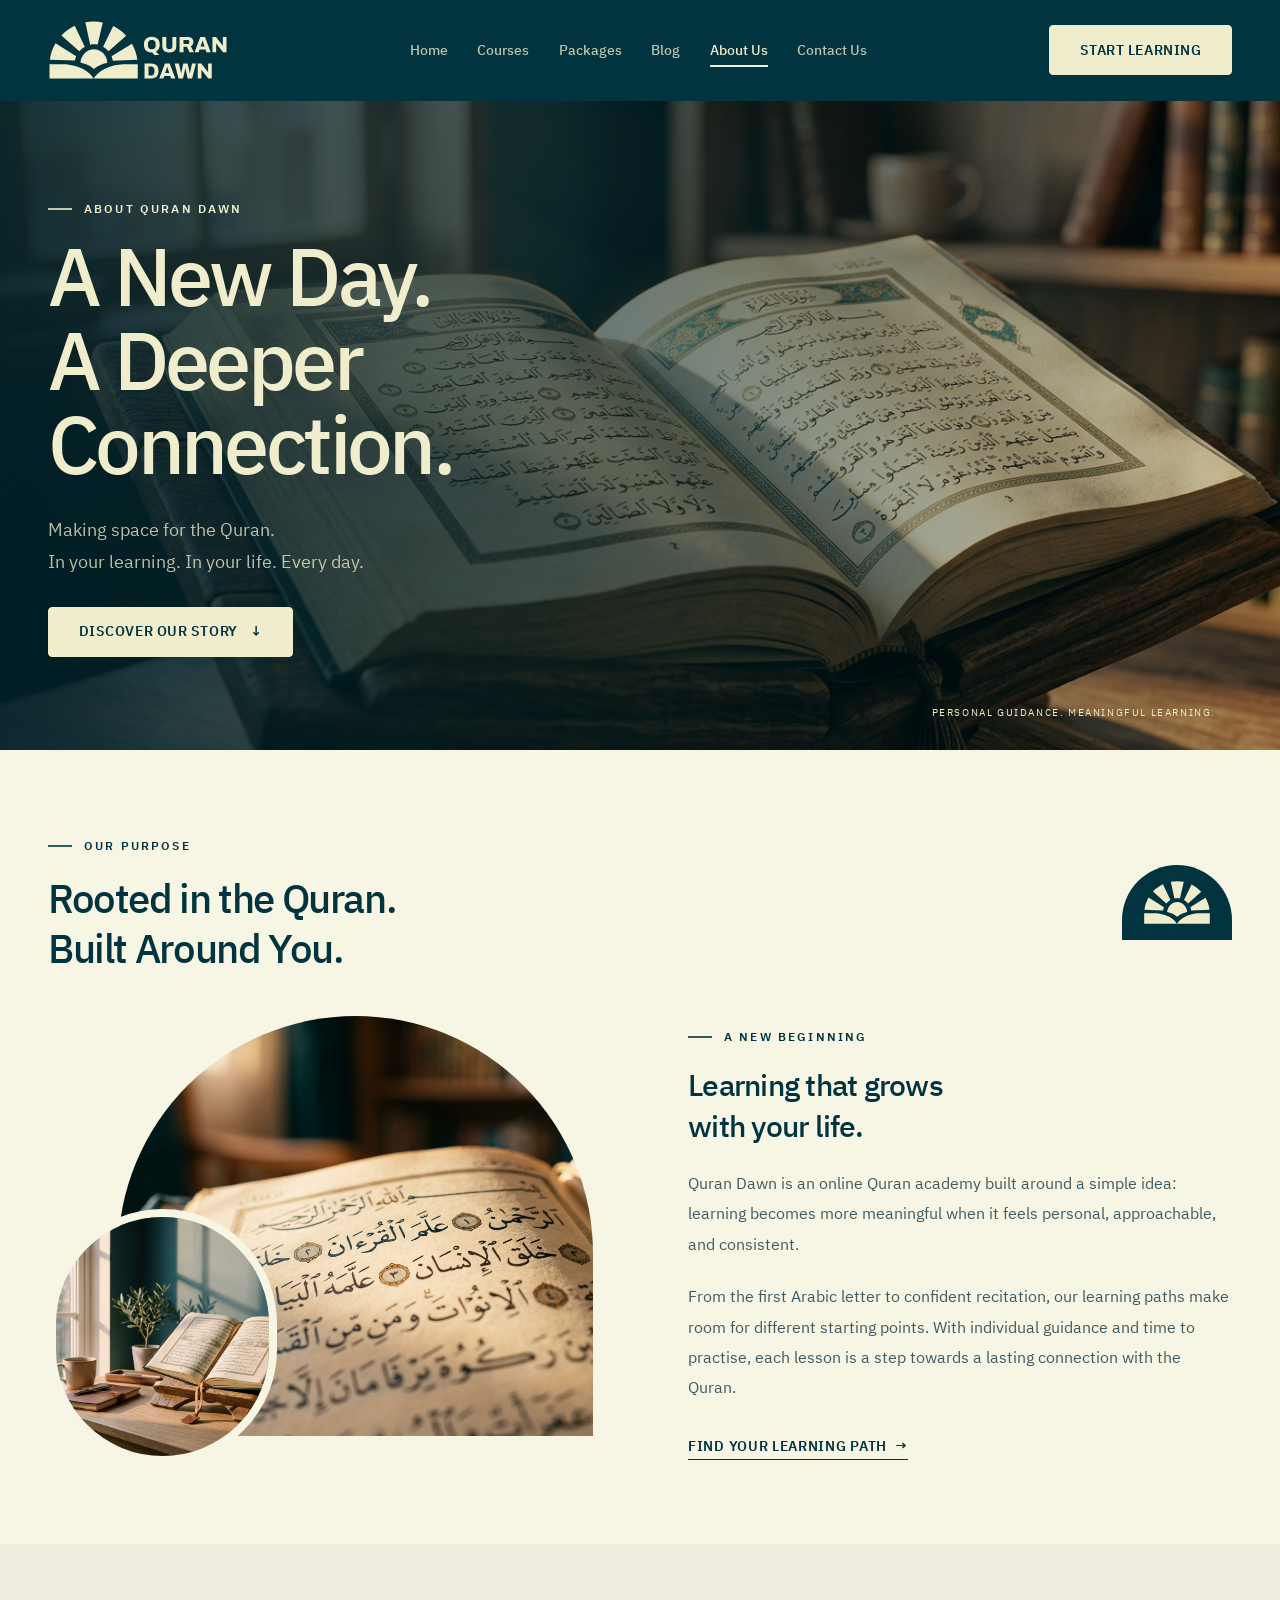
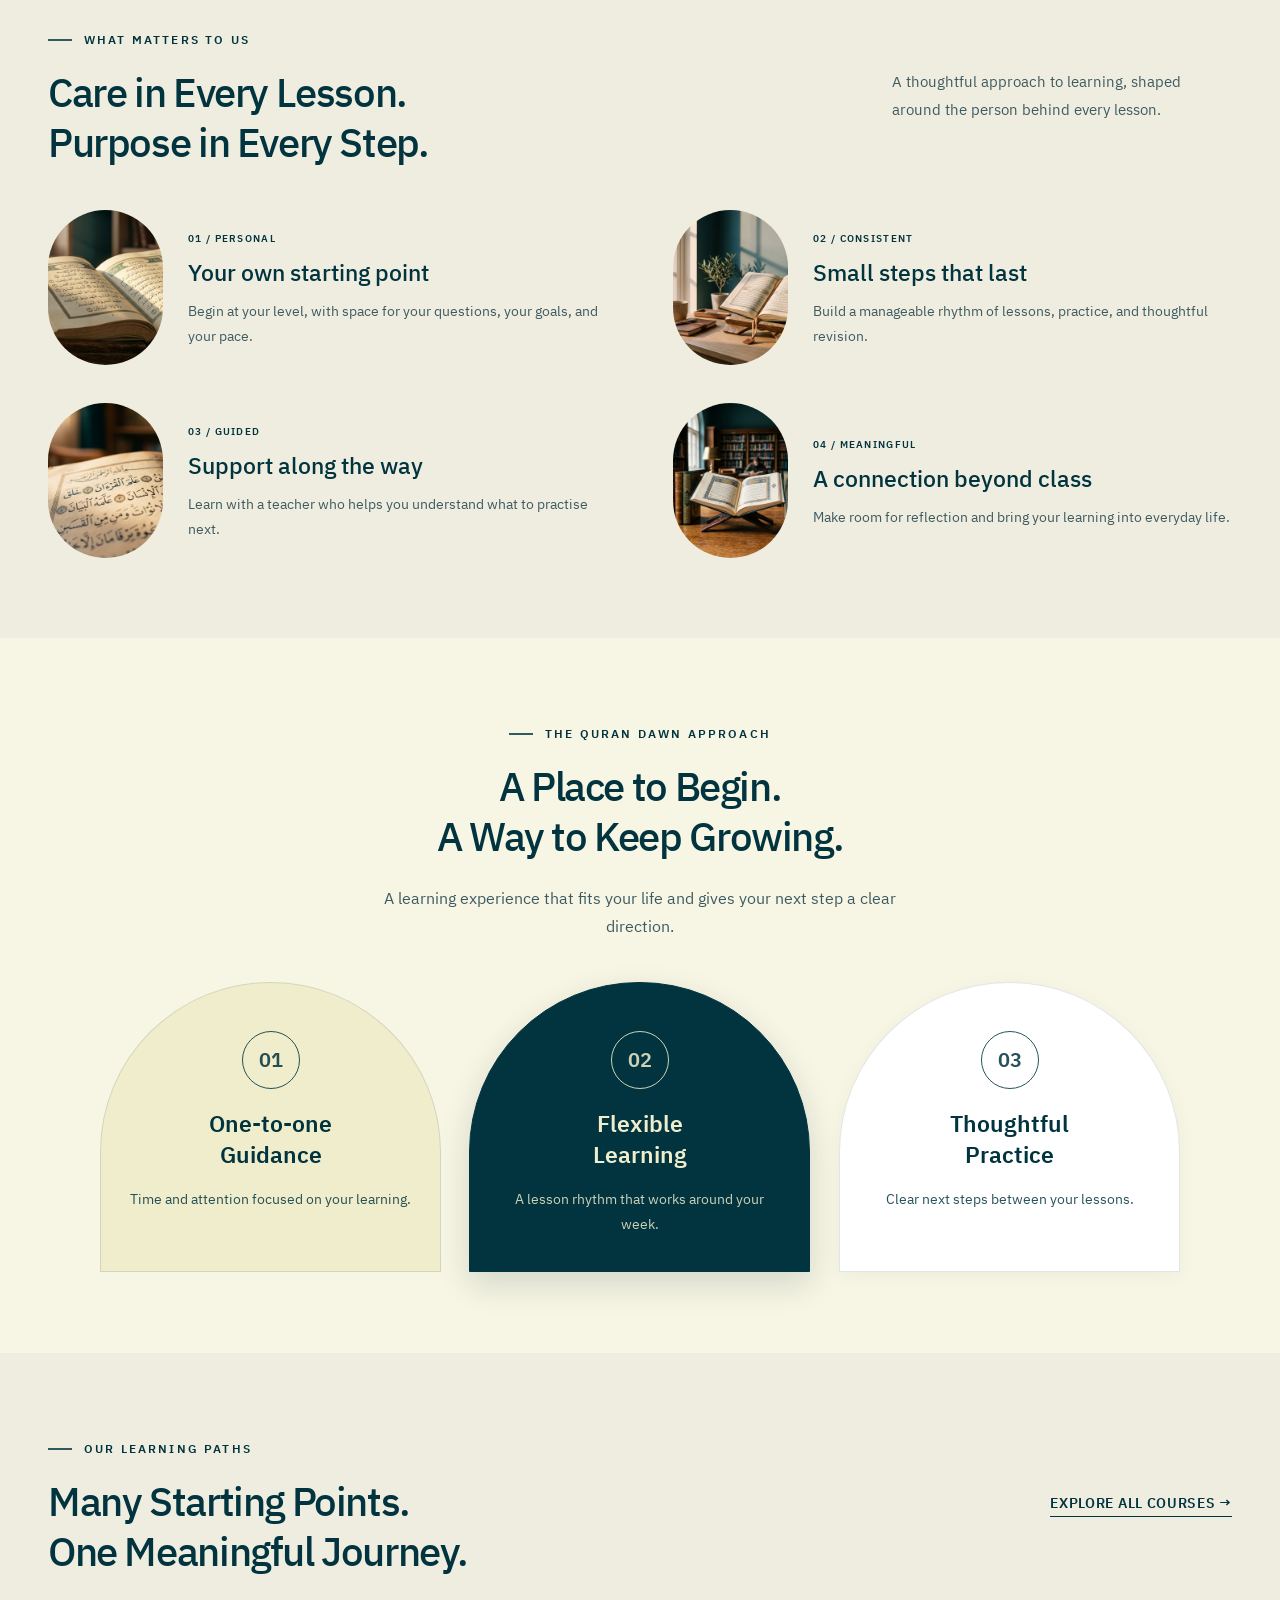
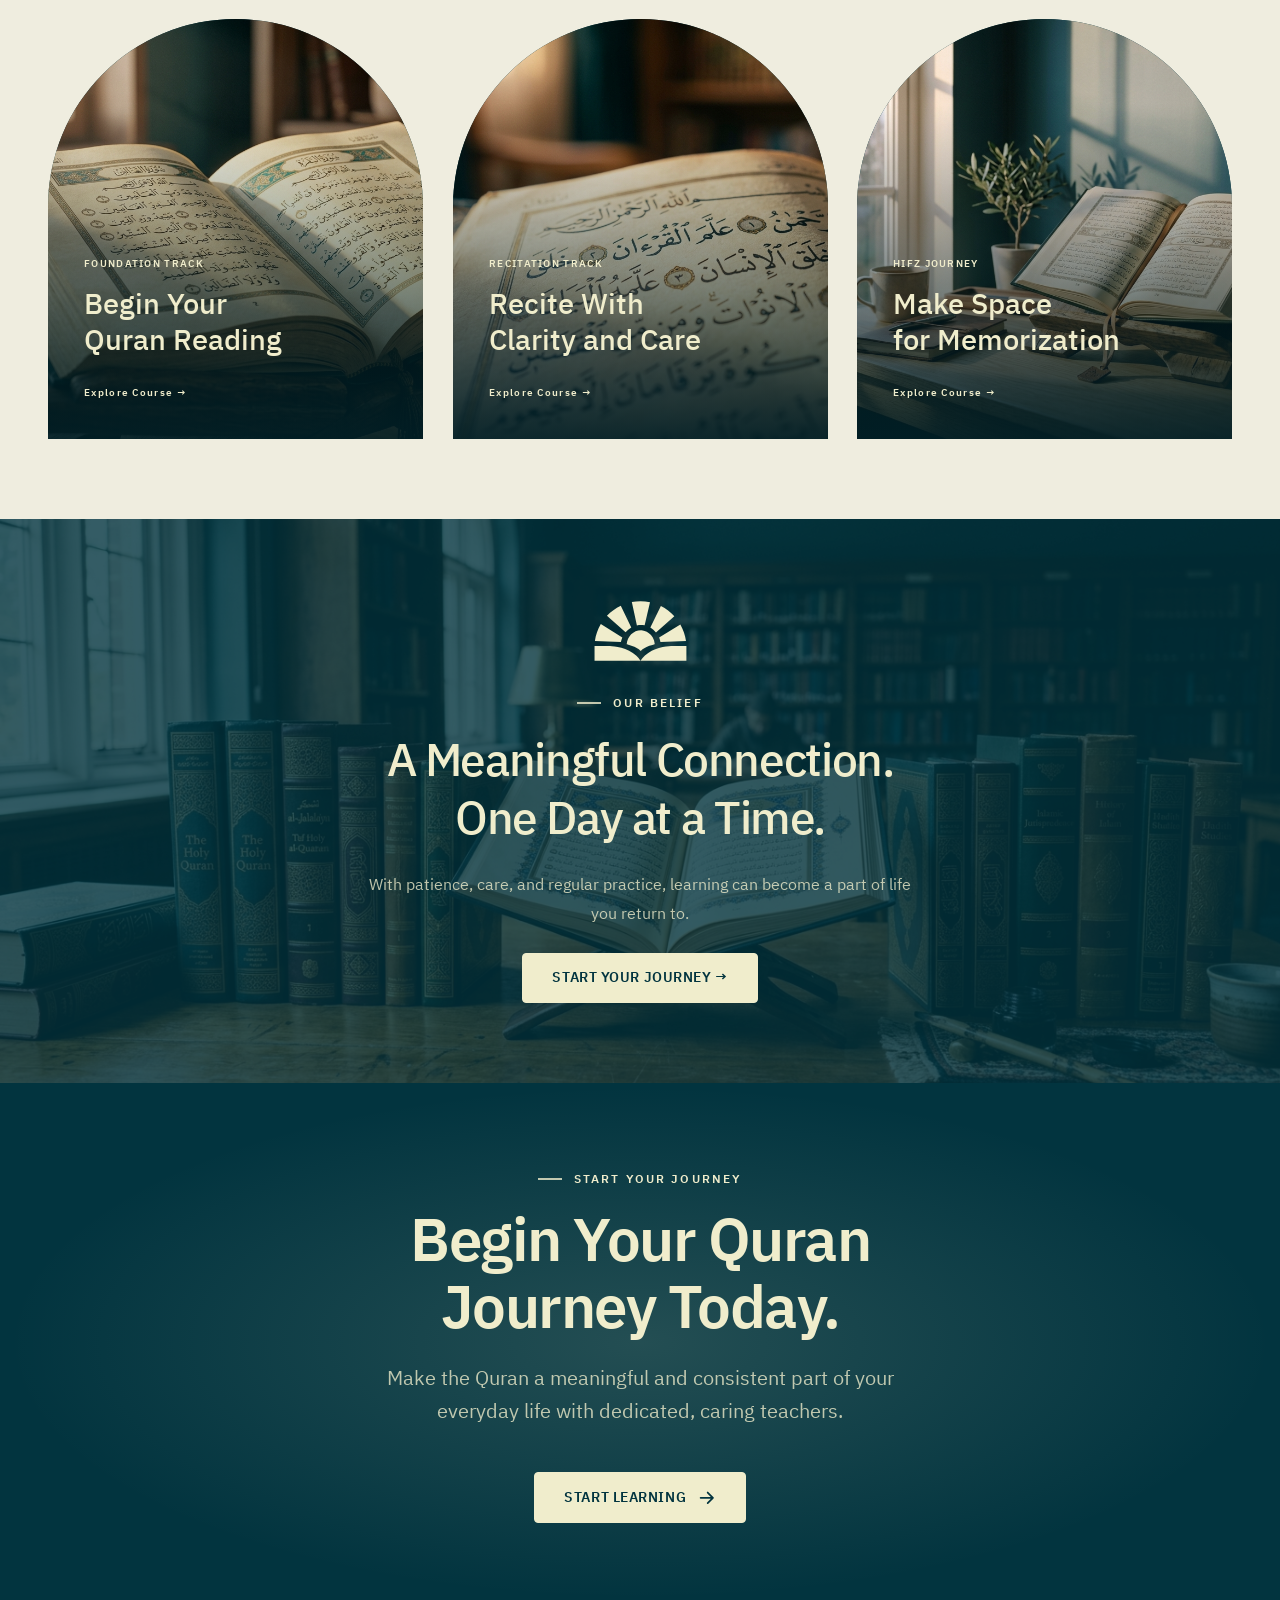
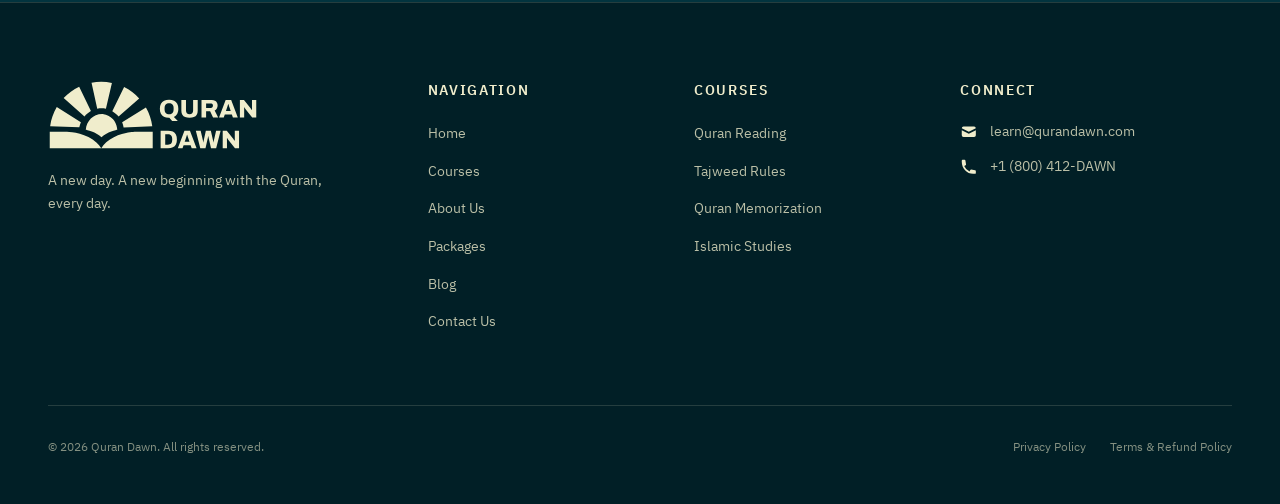
==== commit b7a16f81: "commitي" ====
--- a/about.html
+++ b/about.html
@@ -21,7 +21,7 @@
     <link rel="stylesheet" href="assets/css/style.css">
 
     <link rel="stylesheet" href="assets/css/about.css">
-  </head>
+</head>
   <body class="about-page">
     <!-- Accessible Skip Link -->
     <a href="#main-content" class="skip-link">Skip to main content</a>
--- a/assets/css/style.css
+++ b/assets/css/style.css
@@ -2395,8 +2395,9 @@
 /* --- 15. Motion & Accessibility --- */
 .fade-up {
   opacity: 0;
-  transform: translateY(24px);
-  transition: opacity 0.7s var(--ease-editorial), transform 0.7s var(--ease-editorial);
+  transform: translateY(28px);
+  transition: opacity 0.8s var(--ease-editorial), transform 0.8s var(--ease-editorial);
+  will-change: opacity, transform;
 }
 
 .fade-up.in-view {
@@ -2418,5 +2419,6 @@
     transform: none !important;
   }
 }
+
 /* Keep the cream home navigation legible above the light journal canvas. */
 .blog-page .site-header { background: var(--color-teal); }
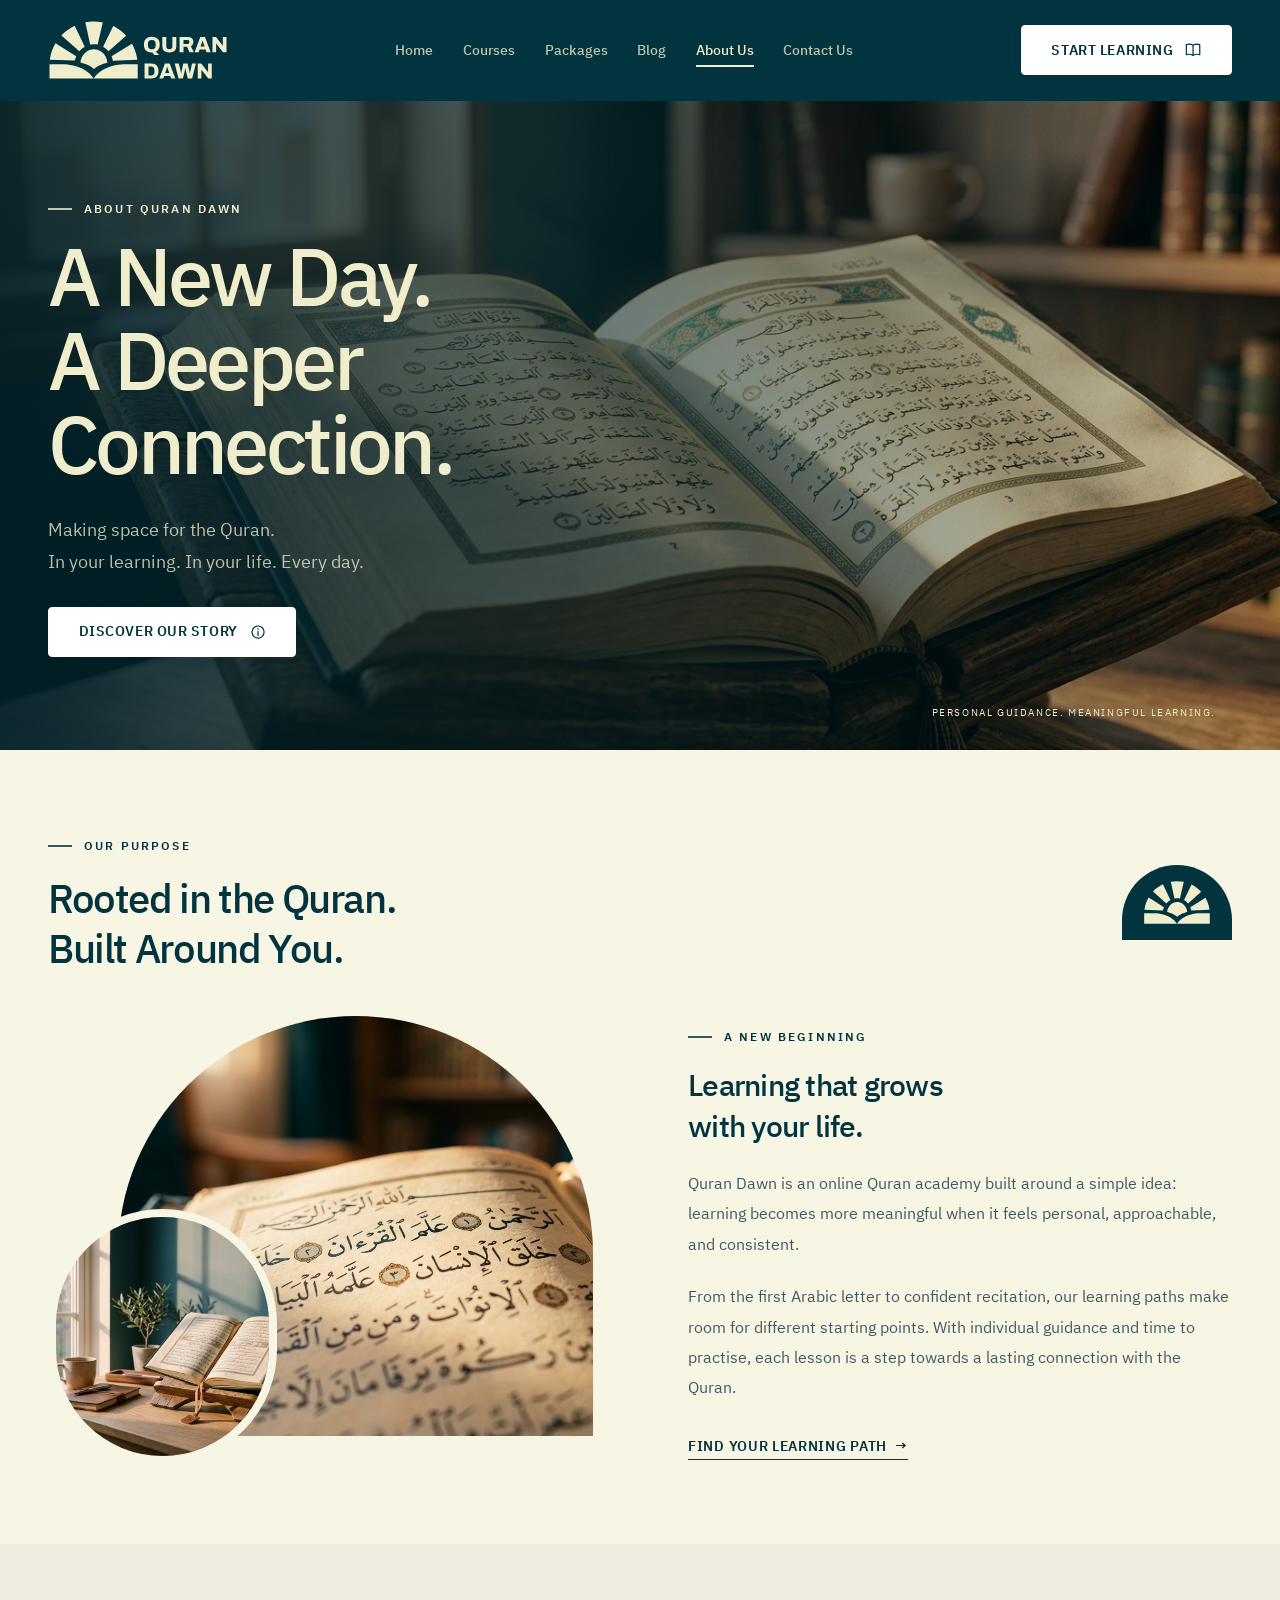
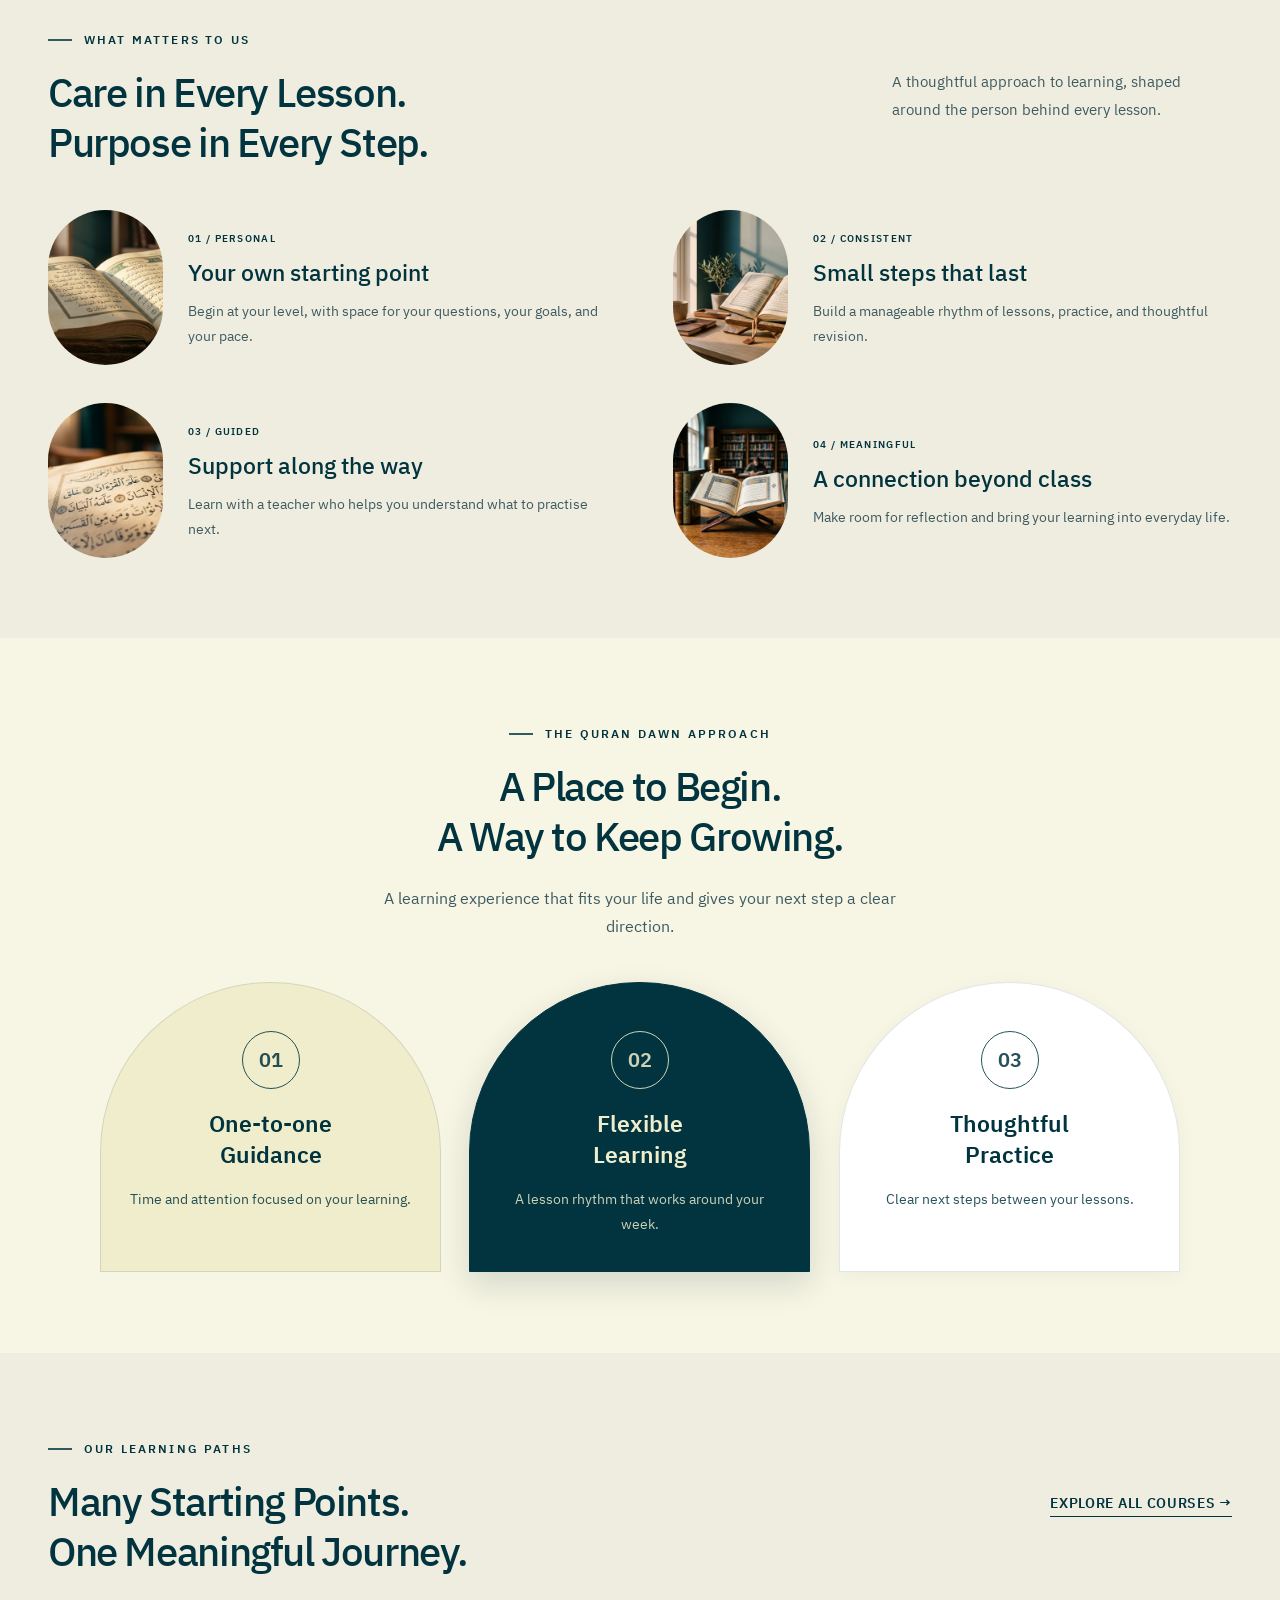
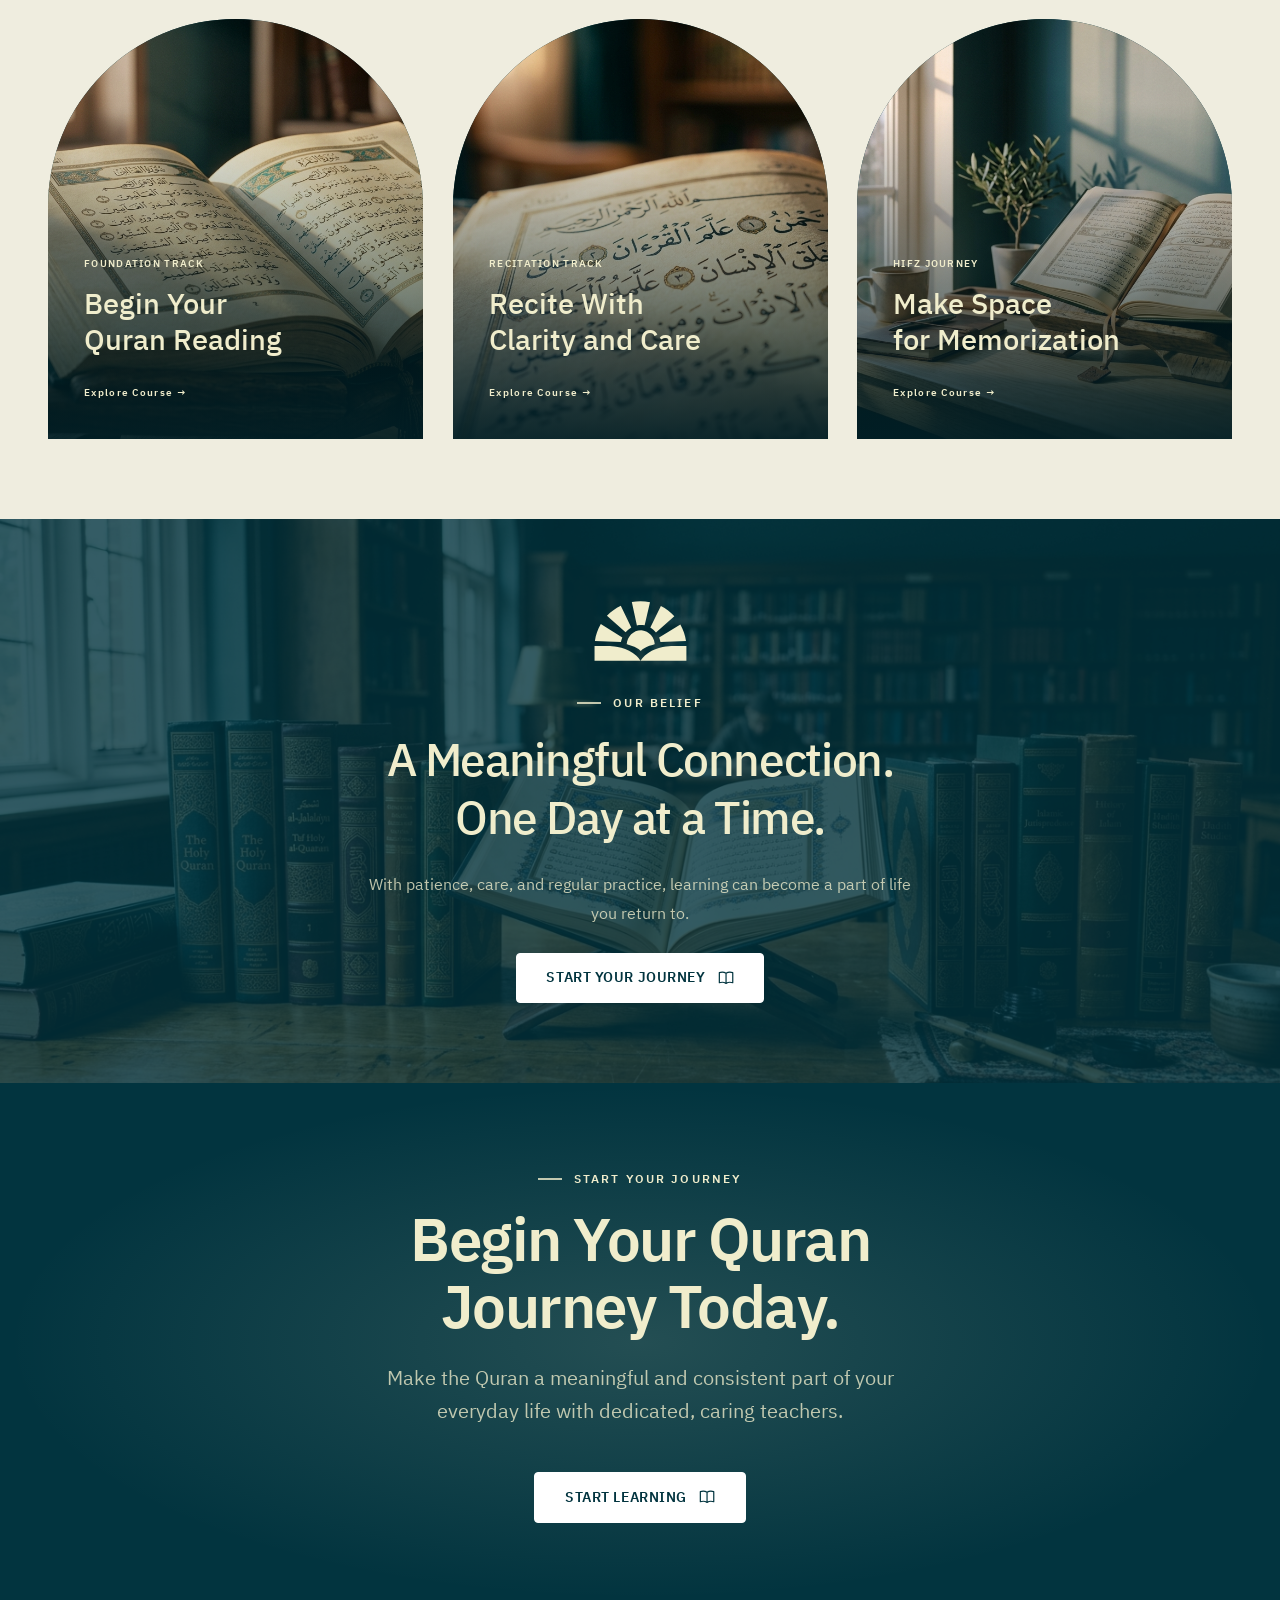
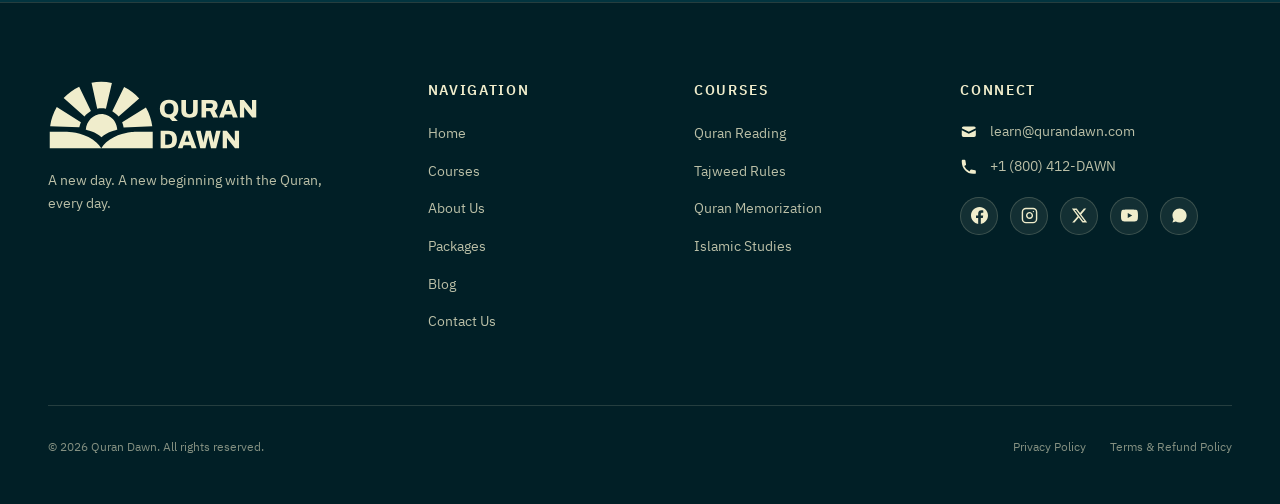
==== commit 46e5d081: "ui reviw" ====
--- a/about.html
+++ b/about.html
@@ -1,247 +1,538 @@
 <!DOCTYPE html>
 <html lang="en">
-  <head>
-    <meta charset="UTF-8">
-    <meta name="viewport" content="width=device-width, initial-scale=1.0">
-    <meta http-equiv="X-UA-Compatible" content="IE=edge">
-    <title>About Us &mdash; Quran Dawn</title>
-    <meta name="description" content="Get to know Quran Dawn: personal guidance, thoughtful practice, and a meaningful connection with the Quran.">
-    <meta name="theme-color" content="#02343F">
-    <!-- Open Graph / Meta -->
-    <meta property="og:type" content="website">
-    <meta property="og:title" content="About Us ? Quran Dawn">
-    <meta property="og:description" content="Get to know Quran Dawn: personal guidance, thoughtful practice, and a meaningful connection with the Quran.">
-    <!-- Favicon -->
-    <link rel="icon" type="image/svg+xml" href="assets/images/logo-mark.svg">
-    <!-- Google Fonts Preconnect & Fonts -->
-    <link rel="preconnect" href="https://fonts.googleapis.com">
-    <link rel="preconnect" href="https://fonts.gstatic.com" crossorigin>
-    <link rel="stylesheet" href="https://fonts.googleapis.com/css2?family=IBM+Plex+Sans+Arabic:wght@300;400;500;600;700&family=IBM+Plex+Sans:ital,wght@0,300;0,400;0,500;0,600;0,700;1,400&display=swap">
-    <!-- Stylesheet -->
-    <link rel="stylesheet" href="assets/css/style.css">
-
-    <link rel="stylesheet" href="assets/css/about.css">
-</head>
-  <body class="about-page">
-    <!-- Accessible Skip Link -->
-    <a href="#main-content" class="skip-link">Skip to main content</a>
-    <!-- =========================================================================
-    01 — SITE HEADER
-    ========================================================================= -->
-    <header class="site-header" id="site-header">
-      <div class="container header-inner">
-        <a href="index.html" class="header-logo" aria-label="Quran Dawn Home">
-          <img src="assets/images/logo-cream.svg" alt="Quran Dawn" width="180" height="60">
-        </a>
-        <!-- Desktop Navigation -->
-        <nav class="nav-desktop" aria-label="Primary Navigation">
-          <ul class="nav-links">
-            <li>
-              <a href="index.html" class="nav-link">Home</a>
-            </li>
-            <li>
-              <a href="courses.html" class="nav-link">Courses</a>
-            </li>
-            <li>
-              <a href="pricing.html" class="nav-link">Packages</a>
-            </li>
-            <li>
-              <a href="blog.html" class="nav-link">Blog</a>
-            </li>
-            <li>
-              <a href="about.html" class="nav-link active" aria-current="page">About Us</a>
-            </li>
-            <li>
-              <a href="contact.html" class="nav-link">Contact Us</a>
-            </li>
-          </ul>
-        </nav>
-        <div class="header-actions">
-          <a href="pricing.html" class="btn btn-primary">Start Learning</a>
-          <button class="menu-toggle" aria-expanded="false" aria-label="Toggle navigation menu" aria-controls="mobile-nav">
-            <span>
-            </span>
-            <span>
-            </span>
-            <span>
-            </span>
-          </button>
-        </div>
-      </div>
-    </header>
-    <!-- Mobile Navigation Drawer -->
-    <div class="mobile-nav-overlay" id="mobile-overlay">
-    </div>
-    <aside class="mobile-nav-drawer" id="mobile-nav" aria-label="Mobile Navigation">
-      <div class="mobile-nav-links">
-        <a href="index.html" class="mobile-nav-link">Home <span>→</span>
-        </a>
-        <a href="courses.html" class="mobile-nav-link">Courses <span>→</span>
-        </a>
-        <a href="pricing.html" class="mobile-nav-link">Packages <span>→</span>
-        </a>
-        <a href="blog.html" class="mobile-nav-link">Blog <span>→</span>
-        </a>
-        <a href="about.html" class="mobile-nav-link">About Us <span>→</span>
-        </a>
-        <a href="contact.html" class="mobile-nav-link">Contact Us <span>→</span>
-        </a>
-      </div>
-      <div class="mobile-nav-footer">
-        <a href="pricing.html" class="btn btn-primary">Start Learning</a>
-        <p>
-          Quran Dawn &bull; Online Quran Academy
-        </p>
-      </div>
-    </aside>
-    <!-- =========================================================================
-    MAIN CONTENT
-    ========================================================================= -->
-    <main id="main-content">
-<section class="about-hero" aria-labelledby="about-title">
- <img class="about-hero-photo" src="assets/images/course-reading.jpg" alt="An open Quran in a quiet reading space" width="1536" height="1024" fetchpriority="high">
- <div class="container about-hero-content"><div class="eyebrow eyebrow-light">About Quran Dawn</div><h1 id="about-title">A New Day.<br>A Deeper<br><span>Connection.</span></h1><p>Making space for the Quran.<br>In your learning. In your life. Every day.</p><a href="#our-story" class="btn btn-primary">Discover Our Story <span aria-hidden="true">&darr;</span></a></div>
- <div class="about-hero-caption">PERSONAL GUIDANCE. MEANINGFUL LEARNING.</div>
-</section>
-<section class="about-section container" id="our-story">
- <div class="about-heading"><div><div class="eyebrow eyebrow-dark">Our Purpose</div><h2>Rooted in the Quran.<br>Built Around You.</h2></div><img src="assets/images/journal-mark.svg" alt="" width="110" height="75" class="about-purpose-mark"></div>
- <div class="about-story-grid"><div class="about-story-images"><img class="about-story-main" src="assets/images/course-tajweed.jpg" alt="A close view of Quran pages" width="600" height="700" loading="lazy"><img class="about-story-inset" src="assets/images/course-memorization.jpg" alt="A peaceful space for daily Quran practice" width="300" height="400" loading="lazy"></div><div class="about-story-copy"><div class="eyebrow eyebrow-dark">A New Beginning</div><h3>Learning that grows<br>with your life.</h3><p>Quran Dawn is an online Quran academy built around a simple idea: learning becomes more meaningful when it feels personal, approachable, and consistent.</p><p>From the first Arabic letter to confident recitation, our learning paths make room for different starting points. With individual guidance and time to practise, each lesson is a step towards a lasting connection with the Quran.</p><a href="courses.html" class="text-link">Find Your Learning Path <span aria-hidden="true">&rarr;</span></a></div></div>
-</section>
-<section class="about-values-band"><div class="container about-section"><div class="about-heading"><div><div class="eyebrow eyebrow-dark">What Matters to Us</div><h2>Care in Every Lesson.<br>Purpose in Every Step.</h2></div><p>A thoughtful approach to learning, shaped around the person behind every lesson.</p></div><div class="about-values">
- <article><img src="assets/images/course-reading.jpg" alt="" width="160" height="210" loading="lazy"><div><span>01 / PERSONAL</span><h3>Your own starting point</h3><p>Begin at your level, with space for your questions, your goals, and your pace.</p></div></article>
- <article><img src="assets/images/course-memorization.jpg" alt="" width="160" height="210" loading="lazy"><div><span>02 / CONSISTENT</span><h3>Small steps that last</h3><p>Build a manageable rhythm of lessons, practice, and thoughtful revision.</p></div></article>
- <article><img src="assets/images/course-tajweed.jpg" alt="" width="160" height="210" loading="lazy"><div><span>03 / GUIDED</span><h3>Support along the way</h3><p>Learn with a teacher who helps you understand what to practise next.</p></div></article>
- <article><img src="assets/images/course-islamic-studies.jpg" alt="" width="160" height="210" loading="lazy"><div><span>04 / MEANINGFUL</span><h3>A connection beyond class</h3><p>Make room for reflection and bring your learning into everyday life.</p></div></article>
-</div></div></section>
-<section class="about-section container about-approach"><div class="eyebrow eyebrow-dark">The Quran Dawn Approach</div><h2>A Place to Begin.<br>A Way to Keep Growing.</h2><p class="about-section-lead">A learning experience that fits your life and gives your next step a clear direction.</p><div class="about-arches">
- <article class="about-arch-cream"><span class="about-arch-number">01</span><h3>One-to-one<br>Guidance</h3><p>Time and attention focused on your learning.</p></article>
- <article class="about-arch-teal"><span class="about-arch-number">02</span><h3>Flexible<br>Learning</h3><p>A lesson rhythm that works around your week.</p></article>
- <article class="about-arch-white"><span class="about-arch-number">03</span><h3>Thoughtful<br>Practice</h3><p>Clear next steps between your lessons.</p></article>
-</div></section>
-<section class="about-values-band"><div class="about-section container"><div class="about-heading"><div><div class="eyebrow eyebrow-dark">Our Learning Paths</div><h2>Many Starting Points.<br>One Meaningful Journey.</h2></div><a href="courses.html" class="text-link">Explore All Courses &rarr;</a></div><div class="about-programs">
- <a href="single-course.html#reading" class="about-program"><img src="assets/images/course-reading.jpg" alt="" width="600" height="700" loading="lazy"><div><span>FOUNDATION TRACK</span><h3>Begin Your<br>Quran Reading</h3><span class="about-program-link">Explore Course &rarr;</span></div></a>
- <a href="single-course.html#tajweed" class="about-program"><img src="assets/images/course-tajweed.jpg" alt="" width="600" height="700" loading="lazy"><div><span>RECITATION TRACK</span><h3>Recite With<br>Clarity and Care</h3><span class="about-program-link">Explore Course &rarr;</span></div></a>
- <a href="single-course.html#memorization" class="about-program"><img src="assets/images/course-memorization.jpg" alt="" width="600" height="700" loading="lazy"><div><span>HIFZ JOURNEY</span><h3>Make Space<br>for Memorization</h3><span class="about-program-link">Explore Course &rarr;</span></div></a>
-</div></div></section>
-<section class="about-belief"><img src="assets/images/course-islamic-studies.jpg" alt="" width="1536" height="1024" loading="lazy"><div class="container"><img class="about-belief-mark" src="assets/images/journal-mark.svg" alt="" width="95" height="64"><div class="eyebrow eyebrow-light">Our Belief</div><h2>A Meaningful Connection.<br>One Day at a Time.</h2><p>With patience, care, and regular practice, learning can become a part of life you return to.</p><a href="pricing.html" class="btn btn-primary">Start Your Journey &rarr;</a></div></section>
-<section class="pre-footer-cta" id="contact">
-        <!-- Ambient Dawn Atmosphere -->
-        <div class="pre-footer-dawn-glow" aria-hidden="true">
-        </div>
-        <!-- Cropped Oversized Sunrise Geometry -->
-        <div class="pre-footer-backdrop-geometry" aria-hidden="true">
-          <img src="assets/images/logo-mark.svg" alt="" width="850" height="540">
-        </div>
-        <div class="container">
-          <div class="pre-footer-content fade-up">
-            <div class="eyebrow eyebrow-light">Start Your Journey</div>
-            <h2 class="pre-footer-title">
-              Begin Your Quran<br>
-              Journey Today.
-            </h2>
-            <p class="pre-footer-lead">
-              Make the Quran a meaningful and consistent part of your everyday life with dedicated, caring teachers.
-            </p>
-            <a href="pricing.html" class="btn btn-primary">
-              Start Learning
-              <svg class="btn-icon" viewBox="0 0 20 20" fill="currentColor">
-                <path fill-rule="evenodd" d="M10.293 3.293a1 1 0 011.414 0l6 6a1 1 0 010 1.414l-6 6a1 1 0 01-1.414-1.414L14.586 11H3a1 1 0 110-2h11.586l-4.293-4.293a1 1 0 010-1.414z" clip-rule="evenodd"/>
-                </svg>
-              </a>
+    <head>
+        <meta charset="UTF-8">
+        <meta name="viewport" content="width=device-width, initial-scale=1.0">
+        <meta http-equiv="X-UA-Compatible" content="IE=edge">
+        <title>
+            About Us &mdash; Quran Dawn
+        </title>
+        <meta name="description" content="Get to know Quran Dawn: personal guidance, thoughtful practice, and a meaningful connection with the Quran.">
+        <meta name="theme-color" content="#02343F">
+        <!-- Open Graph / Meta -->
+        <meta property="og:type" content="website">
+        <meta property="og:title" content="About Us ? Quran Dawn">
+        <meta property="og:description" content="Get to know Quran Dawn: personal guidance, thoughtful practice, and a meaningful connection with the Quran.">
+        <!-- Favicon -->
+        <link rel="icon" type="image/svg+xml" href="assets/images/logo-mark.svg">
+        <!-- Google Fonts Preconnect & Fonts -->
+        <link rel="preconnect" href="https://fonts.googleapis.com">
+        <link rel="preconnect" href="https://fonts.gstatic.com" crossorigin>
+        <link rel="stylesheet" href="https://fonts.googleapis.com/css2?family=IBM+Plex+Sans+Arabic:wght@300;400;500;600;700&family=IBM+Plex+Sans:ital,wght@0,300;0,400;0,500;0,600;0,700;1,400&display=swap">
+        <!-- Stylesheet -->
+        <link rel="stylesheet" href="assets/css/style.css">
+        <link rel="stylesheet" href="assets/css/about.css">
+    </head>
+
+    <body class="about-page">
+        <!-- Accessible Skip Link -->
+        <a href="#main-content" class="skip-link">Skip to main content</a>
+        <!-- 01 — SITE HEADER -->
+
+        <header class="site-header">
+            <div class="container header-inner">
+                <a href="index.html" aria-label="Quran Dawn Home" class="header-logo">
+                    <img src="assets/images/logo-cream.svg" alt="Quran Dawn" width="180" height="60">
+                </a>
+                <!-- Desktop Navigation -->
+
+                <nav aria-label="Primary Navigation" class="nav-desktop">
+                    <ul class="nav-links">
+                        <li>
+                            <a href="index.html" class="nav-link">Home</a>
+                        </li>
+                        <li>
+                            <a href="courses.html" class="nav-link">Courses</a>
+                        </li>
+                        <li>
+                            <a href="pricing.html" class="nav-link">Packages</a>
+                        </li>
+                        <li>
+                            <a href="blog.html" class="nav-link">Blog</a>
+                        </li>
+                        <li>
+                            <a href="about.html" aria-current="page" class="nav-link active">About Us</a>
+                        </li>
+                        <li>
+                            <a href="contact.html" class="nav-link">Contact Us</a>
+                        </li>
+                    </ul>
+                </nav>
+
+                <div class="header-actions">
+                    <a href="pricing.html" class="btn btn-primary">Start Learning <svg class="action-icon" width="20" height="20" viewBox="0 0 24 24" fill="none" stroke="currentColor" stroke-width="1.8" stroke-linecap="round" stroke-linejoin="round" aria-hidden="true" focusable="false"><path d="M12 5v15m0-15C9 3 5 3 2 4v15c3-1 7-1 10 1 3-2 7-2 10-1V4c-3-1-7-1-10 1Z"/></svg></a>
+
+                    <button aria-expanded="false" aria-label="Toggle navigation menu" aria-controls="mobile-nav" class="menu-toggle">
+                        <span></span>
+                        <span></span>
+                        <span></span>
+                    </button>
+                </div>
             </div>
-          </div>
-        </section>
-      </main>
-      <footer class="site-footer">
-        <div class="container">
-          <div class="footer-top-grid">
-            <!-- Brand Info -->
-            <div class="footer-brand">
-              <a href="index.html" class="footer-logo" aria-label="Quran Dawn">
-                <img src="assets/images/logo-cream.svg" alt="Quran Dawn" width="210" height="70">
-              </a>
-              <p class="footer-tagline">
-                A new day. A new beginning with the Quran, every day.
-              </p>
+        </header>
+        <!-- Mobile Navigation Drawer -->
+
+        <div class="mobile-nav-overlay"></div>
+
+        <aside id="mobile-nav" aria-label="Mobile Navigation" class="mobile-nav-drawer">
+            <div class="mobile-nav-links">
+                <a href="index.html" class="mobile-nav-link">Home <span>→</span></a>
+                <a href="courses.html" class="mobile-nav-link">Courses <span>→</span></a>
+                <a href="pricing.html" class="mobile-nav-link">Packages <span>→</span></a>
+                <a href="blog.html" class="mobile-nav-link">Blog <span>→</span></a>
+                <a href="about.html" class="mobile-nav-link">About Us <span>→</span></a>
+                <a href="contact.html" class="mobile-nav-link">Contact Us <span>→</span></a>
             </div>
-            <!-- Navigation -->
-            <div>
-              <h4 class="footer-heading">Navigation</h4>
-              <ul class="footer-nav-list">
-                <li>
-                  <a href="index.html" class="footer-nav-link">Home</a>
-                </li>
-                <li>
-                  <a href="courses.html" class="footer-nav-link">Courses</a>
-                </li>
-                <li>
-                  <a href="about.html" class="footer-nav-link">About Us</a>
-                </li>
-                <li>
-                  <a href="pricing.html" class="footer-nav-link">Packages</a>
-                </li>
-                <li>
-                  <a href="blog.html" class="footer-nav-link">Blog</a>
-                </li>
-                <li>
-                  <a href="contact.html" class="footer-nav-link">Contact Us</a>
-                </li>
-              </ul>
+
+            <div class="mobile-nav-footer">
+                <a href="pricing.html" class="btn btn-primary">Start Learning <svg class="action-icon" width="20" height="20" viewBox="0 0 24 24" fill="none" stroke="currentColor" stroke-width="1.8" stroke-linecap="round" stroke-linejoin="round" aria-hidden="true" focusable="false"><path d="M12 5v15m0-15C9 3 5 3 2 4v15c3-1 7-1 10 1 3-2 7-2 10-1V4c-3-1-7-1-10 1Z"/></svg></a>
+
+                <p>
+                    Quran Dawn &bull; Online Quran Academy
+                </p>
             </div>
-            <!-- Courses -->
-            <div>
-              <h4 class="footer-heading">Courses</h4>
-              <ul class="footer-nav-list">
-                <li>
-                  <a href="courses.html" class="footer-nav-link">Quran Reading</a>
-                </li>
-                <li>
-                  <a href="courses.html" class="footer-nav-link">Tajweed Rules</a>
-                </li>
-                <li>
-                  <a href="courses.html" class="footer-nav-link">Quran Memorization</a>
-                </li>
-                <li>
-                  <a href="courses.html" class="footer-nav-link">Islamic Studies</a>
-                </li>
-              </ul>
+        </aside>
+        <!-- MAIN CONTENT -->
+
+        <main id="main-content">
+            <section class="about-hero">
+                <img src="assets/images/course-reading.jpg" alt="An open Quran in a quiet reading space" width="1536" height="1024" fetchpriority="high" class="about-hero-photo">
+
+                <div class="container about-hero-content">
+                    <div class="eyebrow eyebrow-light">
+                        About Quran Dawn
+                    </div>
+
+                    <h1>
+                        A New Day.<br>A Deeper<br><span>Connection.</span>
+                    </h1>
+
+                    <p>
+                        Making space for the Quran.<br>In your learning. In your life. Every day.
+                    </p>
+                    <a href="#our-story" class="btn btn-primary">Discover Our Story <svg class="action-icon" width="20" height="20" viewBox="0 0 24 24" fill="none" stroke="currentColor" stroke-width="1.8" stroke-linecap="round" stroke-linejoin="round" aria-hidden="true" focusable="false"><circle cx="12" cy="12" r="9"/><path d="M12 11v6m0-10v1"/></svg></a>
+                </div>
+
+                <div class="about-hero-caption">
+                    PERSONAL GUIDANCE. MEANINGFUL LEARNING.
+                </div>
+            </section>
+
+            <section id="our-story" class="about-section container">
+                <div class="about-heading">
+                    <div>
+                        <div class="eyebrow eyebrow-dark">
+                            Our Purpose
+                        </div>
+
+                        <h2>
+                            Rooted in the Quran.<br>Built Around You.
+                        </h2>
+                    </div>
+                    <img src="assets/images/journal-mark.svg" alt="" width="110" height="75" class="about-purpose-mark">
+                </div>
+
+                <div class="about-story-grid">
+                    <div class="about-story-images">
+                        <img src="assets/images/course-tajweed.jpg" alt="A close view of Quran pages" width="600" height="700" loading="lazy" class="about-story-main">
+                        <img src="assets/images/course-memorization.jpg" alt="A peaceful space for daily Quran practice" width="300" height="400" loading="lazy" class="about-story-inset">
+                    </div>
+
+                    <div class="about-story-copy">
+                        <div class="eyebrow eyebrow-dark">
+                            A New Beginning
+                        </div>
+
+                        <h3>
+                            Learning that grows<br>with your life.
+                        </h3>
+
+                        <p>
+                            Quran Dawn is an online Quran academy built around a simple idea: learning becomes
+                            more meaningful when it feels personal, approachable, and consistent.
+                        </p>
+
+                        <p>
+                            From the first Arabic letter to confident recitation, our learning paths make room
+                            for different starting points. With individual guidance and time to practise, each
+                            lesson is a step towards a lasting connection with the Quran.
+                        </p>
+                        <a href="courses.html" class="text-link">Find Your Learning Path <span aria-hidden="true">&rarr;</span></a>
+                    </div>
+                </div>
+            </section>
+
+            <section class="about-values-band">
+                <div class="container about-section">
+                    <div class="about-heading">
+                        <div>
+                            <div class="eyebrow eyebrow-dark">
+                                What Matters to Us
+                            </div>
+
+                            <h2>
+                                Care in Every Lesson.<br>Purpose in Every Step.
+                            </h2>
+                        </div>
+
+                        <p>
+                            A thoughtful approach to learning, shaped around the person behind every lesson.
+                        </p>
+                    </div>
+
+                    <div class="about-values">
+                        <article>
+                            <img src="assets/images/course-reading.jpg" alt="" width="160" height="210" loading="lazy">
+
+                            <div>
+                                <span>01 / PERSONAL</span>
+
+                                <h3>
+                                    Your own starting point
+                                </h3>
+
+                                <p>
+                                    Begin at your level, with space for your questions, your goals, and your
+                                    pace.
+                                </p>
+                            </div>
+                        </article>
+
+                        <article>
+                            <img src="assets/images/course-memorization.jpg" alt="" width="160" height="210" loading="lazy">
+
+                            <div>
+                                <span>02 / CONSISTENT</span>
+
+                                <h3>
+                                    Small steps that last
+                                </h3>
+
+                                <p>
+                                    Build a manageable rhythm of lessons, practice, and thoughtful revision.
+                                </p>
+                            </div>
+                        </article>
+
+                        <article>
+                            <img src="assets/images/course-tajweed.jpg" alt="" width="160" height="210" loading="lazy">
+
+                            <div>
+                                <span>03 / GUIDED</span>
+
+                                <h3>
+                                    Support along the way
+                                </h3>
+
+                                <p>
+                                    Learn with a teacher who helps you understand what to practise next.
+                                </p>
+                            </div>
+                        </article>
+
+                        <article>
+                            <img src="assets/images/course-islamic-studies.jpg" alt="" width="160" height="210" loading="lazy">
+
+                            <div>
+                                <span>04 / MEANINGFUL</span>
+
+                                <h3>
+                                    A connection beyond class
+                                </h3>
+
+                                <p>
+                                    Make room for reflection and bring your learning into everyday life.
+                                </p>
+                            </div>
+                        </article>
+                    </div>
+                </div>
+            </section>
+
+            <section class="about-section container about-approach">
+                <div class="eyebrow eyebrow-dark">
+                    The Quran Dawn Approach
+                </div>
+
+                <h2>
+                    A Place to Begin.<br>A Way to Keep Growing.
+                </h2>
+
+                <p class="about-section-lead">
+                    A learning experience that fits your life and gives your next step a clear direction.
+                </p>
+
+                <div class="about-arches">
+                    <article class="about-arch-cream">
+                        <span class="about-arch-number">01</span>
+
+                        <h3>
+                            One-to-one<br>Guidance
+                        </h3>
+
+                        <p>
+                            Time and attention focused on your learning.
+                        </p>
+                    </article>
+
+                    <article class="about-arch-teal">
+                        <span class="about-arch-number">02</span>
+
+                        <h3>
+                            Flexible<br>Learning
+                        </h3>
+
+                        <p>
+                            A lesson rhythm that works around your week.
+                        </p>
+                    </article>
+
+                    <article class="about-arch-white">
+                        <span class="about-arch-number">03</span>
+
+                        <h3>
+                            Thoughtful<br>Practice
+                        </h3>
+
+                        <p>
+                            Clear next steps between your lessons.
+                        </p>
+                    </article>
+                </div>
+            </section>
+
+            <section class="about-values-band">
+                <div class="about-section container">
+                    <div class="about-heading">
+                        <div>
+                            <div class="eyebrow eyebrow-dark">
+                                Our Learning Paths
+                            </div>
+
+                            <h2>
+                                Many Starting Points.<br>One Meaningful Journey.
+                            </h2>
+                        </div>
+                        <a href="courses.html" class="text-link">Explore All Courses &rarr;</a>
+                    </div>
+
+                    <div class="about-programs">
+                        <a href="single-course.html#reading" class="about-program">
+                            <img src="assets/images/course-reading.jpg" alt="" width="600" height="700" loading="lazy">
+
+                            <div>
+                                <span>FOUNDATION TRACK</span>
+
+                                <h3>
+                                    Begin Your<br>Quran Reading
+                                </h3>
+                                <span>Explore Course &rarr;</span>
+                            </div>
+                        </a>
+                        <a href="single-course.html#tajweed" class="about-program">
+                            <img src="assets/images/course-tajweed.jpg" alt="" width="600" height="700" loading="lazy">
+
+                            <div>
+                                <span>RECITATION TRACK</span>
+
+                                <h3>
+                                    Recite With<br>Clarity and Care
+                                </h3>
+                                <span>Explore Course &rarr;</span>
+                            </div>
+                        </a>
+                        <a href="single-course.html#memorization" class="about-program">
+                            <img src="assets/images/course-memorization.jpg" alt="" width="600" height="700" loading="lazy">
+
+                            <div>
+                                <span>HIFZ JOURNEY</span>
+
+                                <h3>
+                                    Make Space<br>for Memorization
+                                </h3>
+                                <span>Explore Course &rarr;</span>
+                            </div>
+                        </a>
+                    </div>
+                </div>
+            </section>
+
+            <section class="about-belief">
+                <img src="assets/images/course-islamic-studies.jpg" alt="" width="1536" height="1024" loading="lazy">
+
+                <div class="container">
+                    <img src="assets/images/journal-mark.svg" alt="" width="95" height="64" class="about-belief-mark">
+
+                    <div class="eyebrow eyebrow-light">
+                        Our Belief
+                    </div>
+
+                    <h2>
+                        A Meaningful Connection.<br>One Day at a Time.
+                    </h2>
+
+                    <p>
+                        With patience, care, and regular practice, learning can become a part of life you
+                        return to.
+                    </p>
+                    <a href="pricing.html" class="btn btn-primary">Start Your Journey <svg class="action-icon" width="20" height="20" viewBox="0 0 24 24" fill="none" stroke="currentColor" stroke-width="1.8" stroke-linecap="round" stroke-linejoin="round" aria-hidden="true" focusable="false"><path d="M12 5v15m0-15C9 3 5 3 2 4v15c3-1 7-1 10 1 3-2 7-2 10-1V4c-3-1-7-1-10 1Z"/></svg></a>
+                </div>
+            </section>
+
+            <section id="contact" class="pre-footer-cta">
+                <!-- Ambient Dawn Atmosphere -->
+
+                <div aria-hidden="true" class="pre-footer-dawn-glow"></div>
+                <!-- Cropped Oversized Sunrise Geometry -->
+
+                <div aria-hidden="true" class="pre-footer-backdrop-geometry">
+                    <img src="assets/images/logo-mark.svg" alt="" width="850" height="540">
+                </div>
+
+                <div class="container">
+                    <div class="pre-footer-content fade-up">
+                        <div class="eyebrow eyebrow-light">
+                            Start Your Journey
+                        </div>
+
+                        <h2 class="pre-footer-title">
+                            Begin Your Quran<br> Journey Today.
+                        </h2>
+
+                        <p class="pre-footer-lead">
+                            Make the Quran a meaningful and consistent part of your everyday life with
+                            dedicated, caring teachers.
+                        </p>
+                        <a href="pricing.html" class="btn btn-primary">Start Learning <svg class="action-icon" width="20" height="20" viewBox="0 0 24 24" fill="none" stroke="currentColor" stroke-width="1.8" stroke-linecap="round" stroke-linejoin="round" aria-hidden="true" focusable="false"><path d="M12 5v15m0-15C9 3 5 3 2 4v15c3-1 7-1 10 1 3-2 7-2 10-1V4c-3-1-7-1-10 1Z"/></svg></a>
+                    </div>
+                </div>
+            </section>
+        </main>
+
+        <footer class="site-footer">
+            <div class="container">
+                <div class="footer-top-grid">
+                    <!-- Brand Info -->
+
+                    <div class="footer-brand">
+                        <a href="index.html" class="footer-logo">
+                            <img src="assets/images/logo-cream.svg" alt="Quran Dawn" width="210" height="70">
+                        </a>
+
+                        <p class="footer-tagline">
+                            A new day. A new beginning with the Quran, every day.
+                        </p>
+                    </div>
+                    <!-- Navigation -->
+
+                    <div>
+                        <h4 class="footer-heading">
+                            Navigation
+                        </h4>
+
+                        <ul class="footer-nav-list">
+                            <li>
+                                <a href="index.html" class="footer-nav-link">Home</a>
+                            </li>
+                            <li>
+                                <a href="courses.html" class="footer-nav-link">Courses</a>
+                            </li>
+                            <li>
+                                <a href="about.html" class="footer-nav-link">About Us</a>
+                            </li>
+                            <li>
+                                <a href="pricing.html" class="footer-nav-link">Packages</a>
+                            </li>
+                            <li>
+                                <a href="blog.html" class="footer-nav-link">Blog</a>
+                            </li>
+                            <li>
+                                <a href="contact.html" class="footer-nav-link">Contact Us</a>
+                            </li>
+                        </ul>
+                    </div>
+                    <!-- Courses -->
+
+                    <div>
+                        <h4 class="footer-heading">
+                            Courses
+                        </h4>
+
+                        <ul class="footer-nav-list">
+                            <li>
+                                <a href="courses.html" class="footer-nav-link">Quran Reading</a>
+                            </li>
+                            <li>
+                                <a href="courses.html" class="footer-nav-link">Tajweed Rules</a>
+                            </li>
+                            <li>
+                                <a href="courses.html" class="footer-nav-link">Quran Memorization</a>
+                            </li>
+                            <li>
+                                <a href="courses.html" class="footer-nav-link">Islamic Studies</a>
+                            </li>
+                        </ul>
+                    </div>
+                    <!-- Contact & Connect -->
+
+                    <div>
+                        <h4 class="footer-heading">
+                            Connect
+                        </h4>
+
+                        <div class="footer-contact-item">
+                            <svg viewBox="0 0 20 20" fill="currentColor" class="footer-contact-icon">
+                                <path d="M2.003 5.884L10 9.882l7.997-3.998A2 2 0 0016 4H4a2 2 0 00-1.997 1.884z"/>
+                                <path d="M18 8.118l-8 4-8-4V14a2 2 0 002 2h12a2 2 0 002-2V8.118z"/>
+                            </svg>
+                            <span>learn@qurandawn.com</span>
+                        </div>
+
+                        <div class="footer-contact-item">
+                            <svg viewBox="0 0 20 20" fill="currentColor" class="footer-contact-icon">
+                                <path d="M2 3a1 1 0 011-1h2.153a1 1 0 01.986.836l.74 4.435a1 1 0 01-.54 1.06l-1.548.773a11.037 11.037 0 006.105 6.105l.774-1.548a1 1 0 011.059-.54l4.435.74a1 1 0 01.836.986V17a1 1 0 01-1 1h-2C7.82 18 2 12.18 2 4V3z"/>
+                            </svg>
+                            <span>+1 (800) 412-DAWN</span>
+                        </div>
+                        <div class="footer-social-list">
+                            <a href="https://facebook.com" target="_blank" rel="noopener noreferrer" class="footer-social-link" aria-label="Facebook">
+                                <svg viewBox="0 0 24 24" fill="currentColor"><path d="M24 12.073c0-6.627-5.373-12-12-12s-12 5.373-12 12c0 5.99 4.388 10.954 10.125 11.854v-8.385H7.078v-3.47h3.047V9.43c0-3.007 1.792-4.669 4.533-4.669 1.312 0 2.686.235 2.686.235v2.953H15.83c-1.491 0-1.956.925-1.956 1.874v2.25h3.328l-.532 3.47h-2.796v8.385C19.612 23.027 24 18.062 24 12.073z"/></svg>
+                            </a>
+                            <a href="https://instagram.com" target="_blank" rel="noopener noreferrer" class="footer-social-link" aria-label="Instagram">
+                                <svg viewBox="0 0 24 24" fill="none" stroke="currentColor" stroke-width="2" stroke-linecap="round" stroke-linejoin="round"><rect x="2" y="2" width="20" height="20" rx="5" ry="5"/><path d="M16 11.37A4 4 0 1 1 12.63 8 4 4 0 0 1 16 11.37z"/><line x1="17.5" y1="6.5" x2="17.51" y2="6.5"/></svg>
+                            </a>
+                            <a href="https://x.com" target="_blank" rel="noopener noreferrer" class="footer-social-link" aria-label="X (Twitter)">
+                                <svg viewBox="0 0 24 24" fill="currentColor"><path d="M18.244 2.25h3.308l-7.227 8.26 8.502 11.24H16.17l-5.214-6.817L4.99 21.75H1.68l7.73-8.835L1.254 2.25H8.08l4.713 6.231zm-1.161 17.52h1.833L7.084 4.126H5.117z"/></svg>
+                            </a>
+                            <a href="https://youtube.com" target="_blank" rel="noopener noreferrer" class="footer-social-link" aria-label="YouTube">
+                                <svg viewBox="0 0 24 24" fill="currentColor"><path d="M23.498 6.186a3.016 3.016 0 0 0-2.122-2.136C19.505 3.545 12 3.545 12 3.545s-7.505 0-9.377.505A3.017 3.017 0 0 0 .502 6.186C0 8.07 0 12 0 12s0 3.93.502 5.814a3.016 3.016 0 0 0 2.122 2.136c1.871.505 9.376.505 9.376.505s7.505 0 9.377-.505a3.015 3.015 0 0 0 2.122-2.136C24 15.93 24 12 24 12s0-3.93-.502-5.814zM9.545 15.568V8.432L15.818 12l-6.273 3.568z"/></svg>
+                            </a>
+                            <a href="https://wa.me/" target="_blank" rel="noopener noreferrer" class="footer-social-link" aria-label="WhatsApp">
+                                <svg viewBox="0 0 24 24" fill="currentColor"><path d="M17.472 14.382c-.301-.15-1.78-.879-2.056-.98-.276-.1-.476-.15-.677.15-.2.3-.776.98-.952 1.18-.175.2-.351.225-.652.075s-1.272-.469-2.424-1.496c-.896-.799-1.502-1.786-1.678-2.087-.175-.3-.019-.462.131-.611.136-.134.301-.35.452-.525.15-.175.2-.3.301-.5.1-.2.05-.375-.025-.525-.075-.15-.677-1.633-.928-2.236-.245-.588-.493-.508-.677-.518-.175-.01-.376-.01-.577-.01s-.527.075-.802.375c-.276.3-1.053 1.03-1.053 2.511s1.078 2.912 1.228 3.113c.15.2 2.122 3.24 5.141 4.544.718.31 1.279.496 1.716.635.722.23 1.38.197 1.9-.12.578-.352 1.78-1.28 2.03-1.78.251-.5.251-.929.176-1.079-.075-.15-.276-.225-.577-.375zM12.042 2C6.518 2 2.03 6.488 2.03 12.012c0 1.98.577 3.823 1.576 5.378L2 22l4.764-1.554a9.972 9.972 0 0 0 5.278 1.488c5.524 0 10.012-4.488 10.012-10.012C22.054 6.488 17.566 2 12.042 2z"/></svg>
+                            </a>
+                        </div>
+                    </div>
+                </div>
+                <!-- Footer Bottom -->
+
+                <div class="footer-bottom">
+                    <div>
+                        &copy; 2026 Quran Dawn. All rights reserved.
+                    </div>
+
+                    <div class="footer-legal-links">
+                        <a href="privacy-policy.html">Privacy Policy</a>
+                        <a href="terms-refund-policy.html">Terms &amp; Refund Policy</a>
+                    </div>
+                </div>
             </div>
-            <!-- Contact & Connect -->
-            <div>
-              <h4 class="footer-heading">Connect</h4>
-              <div class="footer-contact-item">
-                <svg class="footer-contact-icon" viewBox="0 0 20 20" fill="currentColor">
-                  <path d="M2.003 5.884L10 9.882l7.997-3.998A2 2 0 0016 4H4a2 2 0 00-1.997 1.884z"/>
-                    <path d="M18 8.118l-8 4-8-4V14a2 2 0 002 2h12a2 2 0 002-2V8.118z"/>
-                    </svg>
-                    <span>learn@qurandawn.com</span>
-                  </div>
-                  <div class="footer-contact-item">
-                    <svg class="footer-contact-icon" viewBox="0 0 20 20" fill="currentColor">
-                      <path d="M2 3a1 1 0 011-1h2.153a1 1 0 01.986.836l.74 4.435a1 1 0 01-.54 1.06l-1.548.773a11.037 11.037 0 006.105 6.105l.774-1.548a1 1 0 011.059-.54l4.435.74a1 1 0 01.836.986V17a1 1 0 01-1 1h-2C7.82 18 2 12.18 2 4V3z"/>
-                      </svg>
-                      <span>+1 (800) 412-DAWN</span>
-                    </div>
-                  </div>
-                </div>
-                <!-- Footer Bottom -->
-                <div class="footer-bottom">
-                  <div>
-                    &copy; 2026 Quran Dawn. All rights reserved.
-                  </div>
-                  <div class="footer-legal-links">
-                    <a href="index.html">Privacy Policy</a>
-                    <a href="index.html">Terms &amp; Refund Policy</a>
-                  </div>
-                </div>
-              </div>
-              <!-- Grounding Horizon Sunrise Geometry -->
-              <div class="footer-horizon-geometry" aria-hidden="true">
+            <!-- Grounding Horizon Sunrise Geometry -->
+
+            <div aria-hidden="true" class="footer-horizon-geometry">
                 <img src="assets/images/symbol-sunrise-rays.svg" alt="" width="700" height="200">
-              </div>
-            </footer>
-            <!-- Scripts -->
-            <script src="assets/js/main.js">
-            </script>
-          </body>
-        </html>
+            </div>
+        </footer>
+        <!-- Scripts -->
+        <script src="assets/js/main.js"></script>
+    </body>
+</html>
--- a/assets/css/style.css
+++ b/assets/css/style.css
@@ -1,2424 +1,2796 @@
-/* ==========================================================================
-   QURAN DAWN — Core Design System & Stylesheet
-   Identity: Pure HTML5/CSS3/Vanilla JS (No Frameworks)
-   Colors: Deep Teal (#02343F), Dawn Cream (#F0EDCC), Off White (#F2F2F2)
-   Font: IBM Plex Sans Arabic
-   ========================================================================== */
-
-@import url('https://fonts.googleapis.com/css2?family=IBM+Plex+Sans+Arabic:wght@300;400;500;600;700&family=IBM+Plex+Sans:ital,wght@0,300;0,400;0,500;0,600;0,700;1,400&display=swap');
+/* QURAN DAWN — Core Design System & Stylesheet Identity: Pure HTML5/CSS3/Vanilla JS (No Frameworks) Colors: Deep Teal (#02343F), Dawn Cream (#F0EDCC), Off White (#F2F2F2) Font: IBM Plex Sans Arabic */
 
 /* --- 01. CSS Custom Properties / Design Tokens --- */
+
 :root {
-  /* Brand Colors */
+    /* Brand Colors */
   --color-teal: #02343F;
-  --color-teal-rgb: 2, 52, 63;
-  --color-teal-dark: #011F26;
-  --color-teal-deep: #01161B;
-  --color-teal-surface: #064553;
-  --color-teal-muted: #1A4750;
-  
-  --color-cream: #F0EDCC;
-  --color-cream-rgb: 240, 237, 204;
-  --color-cream-light: #F7F5E4;
-  --color-cream-muted: #E2DFB8;
-  
-  --color-offwhite: #F2F2F2;
-  --color-offwhite-rgb: 242, 242, 242;
-  --color-white: #FFFFFF;
-  --color-white-rgb: 255, 255, 255;
-  
-  /* Text & Semantic Colors */
+    --color-teal-rgb: 2, 52, 63;
+    --color-teal-dark: #011F26;
+    --color-teal-deep: #01161B;
+    --color-teal-surface: #064553;
+    --color-teal-muted: #1A4750;
+    --color-cream: #F0EDCC;
+    --color-cream-rgb: 240, 237, 204;
+    --color-cream-light: #F7F5E4;
+    --color-cream-muted: #E2DFB8;
+    --color-offwhite: #F2F2F2;
+    --color-offwhite-rgb: 242, 242, 242;
+    --color-white: #FFFFFF;
+    --color-white-rgb: 255, 255, 255;
+    /* Text & Semantic Colors */
   --color-text-dark: #02343F;
-  --color-text-dark-muted: #3D5A61;
-  --color-text-light: #F0EDCC;
-  --color-text-light-muted: rgba(240, 237, 204, 0.78);
-  --color-text-light-subtle: rgba(240, 237, 204, 0.55);
-  
-  /* Borders & Dividers */
+    --color-text-dark-muted: #3D5A61;
+    --color-text-light: #F0EDCC;
+    --color-text-light-muted: rgba(240, 237, 204, 0.78);
+    --color-text-light-subtle: rgba(240, 237, 204, 0.55);
+    /* Borders & Dividers */
   --border-dark-subtle: rgba(2, 52, 63, 0.12);
-  --border-dark-medium: rgba(2, 52, 63, 0.22);
-  --border-light-subtle: rgba(240, 237, 204, 0.15);
-  --border-light-medium: rgba(240, 237, 204, 0.3);
-
-  /* Typography */
+    --border-dark-medium: rgba(2, 52, 63, 0.22);
+    --border-light-subtle: rgba(240, 237, 204, 0.15);
+    --border-light-medium: rgba(240, 237, 204, 0.3);
+    /* Typography */
   --font-primary: 'IBM Plex Sans Arabic', 'IBM Plex Sans', -apple-system, BlinkMacSystemFont, 'Segoe UI', Roboto, Helvetica, Arial, sans-serif;
-  
-  /* Fluid Typography Scale */
+    /* Fluid Typography Scale */
   --text-hero: clamp(2.5rem, 5.5vw + 1rem, 5.25rem);
-  --text-h1: clamp(2.1rem, 4.2vw + 0.5rem, 3.75rem);
-  --text-h2: clamp(1.75rem, 3vw + 0.5rem, 2.75rem);
-  --text-h3: clamp(1.35rem, 1.8vw + 0.3rem, 1.85rem);
-  --text-h4: clamp(1.15rem, 1.2vw + 0.2rem, 1.35rem);
-  --text-body-lg: clamp(1.05rem, 0.6vw + 0.9rem, 1.25rem);
-  --text-body: 1rem;
-  --text-sm: 0.875rem;
-  --text-xs: 0.75rem;
-  
-  /* Spacing */
+    --text-h1: clamp(2.1rem, 4.2vw + 0.5rem, 3.75rem);
+    --text-h2: clamp(1.75rem, 3vw + 0.5rem, 2.75rem);
+    --text-h3: clamp(1.35rem, 1.8vw + 0.3rem, 1.85rem);
+    --text-h4: clamp(1.15rem, 1.2vw + 0.2rem, 1.35rem);
+    --text-body-lg: clamp(1.05rem, 0.6vw + 0.9rem, 1.25rem);
+    --text-body: 1rem;
+    --text-sm: 0.875rem;
+    --text-xs: 0.75rem;
+    /* Spacing */
   --section-padding-y: clamp(4.5rem, 8vw, 8.5rem);
-  --container-max: 1280px;
-  --container-pad: clamp(1.25rem, 4vw, 3rem);
-  
-  /* Radii */
+    --container-max: 1280px;
+    --container-pad: clamp(1.25rem, 4vw, 3rem);
+    /* Radii */
   --radius-xs: 2px;
-  --radius-sm: 4px;
-  --radius-md: 8px;
-  --radius-lg: 14px;
-  --radius-full: 9999px;
-  
-  /* Transitions */
+    --radius-sm: 4px;
+    --radius-md: 8px;
+    --radius-lg: 14px;
+    --radius-full: 9999px;
+    /* Transitions */
   --ease-editorial: cubic-bezier(0.16, 1, 0.3, 1);
-  --transition-fast: 0.2s var(--ease-editorial);
-  --transition-normal: 0.35s var(--ease-editorial);
-  --transition-slow: 0.65s var(--ease-editorial);
-  
-  /* Elevation / Shadows */
+    --transition-fast: 0.2s var(--ease-editorial);
+    --transition-normal: 0.35s var(--ease-editorial);
+    --transition-slow: 0.65s var(--ease-editorial);
+    /* Elevation / Shadows */
   --shadow-subtle: 0 4px 20px rgba(2, 52, 63, 0.06);
-  --shadow-medium: 0 12px 36px rgba(2, 52, 63, 0.1);
-  --shadow-glow: 0 0 35px rgba(240, 237, 204, 0.22);
+    --shadow-medium: 0 12px 36px rgba(2, 52, 63, 0.1);
+    --shadow-glow: 0 0 35px rgba(240, 237, 204, 0.22);
 }
 
 /* --- 02. Reset & Baseline --- */
-*, *::before, *::after {
-  box-sizing: border-box;
-  margin: 0;
-  padding: 0;
+
+*,
+*::before,
+*::after {
+    box-sizing: border-box;
+    margin: 0;
+    padding: 0;
 }
 
 html {
-  font-family: var(--font-primary);
-  font-size: 16px;
-  line-height: 1.5;
-  color: var(--color-text-dark);
-  background-color: var(--color-offwhite);
-  scroll-behavior: smooth;
-  -webkit-font-smoothing: antialiased;
-  -moz-osx-font-smoothing: grayscale;
+    font-family: var(--font-primary);
+    font-size: 16px;
+    line-height: 1.5;
+    color: var(--color-text-dark);
+    background-color: var(--color-offwhite);
+    scroll-behavior: smooth;
+    -webkit-font-smoothing: antialiased;
+    -moz-osx-font-smoothing: grayscale;
 }
 
 body {
-  min-height: 100vh;
-  overflow-x: hidden;
-  display: flex;
-  flex-direction: column;
-}
-
-img, svg {
-  display: block;
-  max-width: 100%;
+    min-height: 100vh;
+    overflow-x: hidden;
+    display: flex;
+    flex-direction: column;
+}
+
+img,
+svg {
+    display: block;
+    max-width: 100%;
 }
 
 a {
-  color: inherit;
-  text-decoration: none;
-  transition: color var(--transition-fast), border-color var(--transition-fast);
+    color: inherit;
+    text-decoration: none;
+    transition: color var(--transition-fast), border-color var(--transition-fast);
 }
 
 button {
-  font-family: inherit;
-  cursor: pointer;
-  border: none;
-  background: none;
-}
-
-ul, ol {
-  list-style: none;
+    font-family: inherit;
+    cursor: pointer;
+    border: none;
+    background: none;
+}
+
+ul,
+ol {
+    list-style: none;
 }
 
 /* Accessible focus ring */
+
 :focus-visible {
-  outline: 2px solid var(--color-cream);
-  outline-offset: 3px;
+    outline: 2px solid var(--color-cream);
+    outline-offset: 3px;
 }
 
 /* Skip link */
+
 .skip-link {
-  position: absolute;
-  top: -100px;
-  left: 1.5rem;
-  background: var(--color-cream);
-  color: var(--color-teal);
-  padding: 0.75rem 1.5rem;
-  font-weight: 600;
-  border-radius: var(--radius-sm);
-  z-index: 1000;
-  transition: top var(--transition-fast);
-}
+    position: absolute;
+    top: -100px;
+    left: 1.5rem;
+    background: var(--color-cream);
+    color: var(--color-teal);
+    padding: 0.75rem 1.5rem;
+    font-weight: 600;
+    border-radius: var(--radius-sm);
+    z-index: 1000;
+    transition: top var(--transition-fast);
+}
+
 .skip-link:focus {
-  top: 1.5rem;
+    top: 1.5rem;
 }
 
 /* --- 03. Global Layout Utilities --- */
+
 .container {
-  width: 100%;
-  max-width: var(--container-max);
-  margin-left: auto;
-  margin-right: auto;
-  padding-left: var(--container-pad);
-  padding-right: var(--container-pad);
-}
-
-.container-narrow {
-  width: 100%;
-  max-width: 1000px;
-  margin-left: auto;
-  margin-right: auto;
-  padding-left: var(--container-pad);
-  padding-right: var(--container-pad);
+    width: 100%;
+    max-width: var(--container-max);
+    margin-left: auto;
+    margin-right: auto;
+    padding-left: var(--container-pad);
+    padding-right: var(--container-pad);
 }
 
 .section {
-  position: relative;
-  padding-top: var(--section-padding-y);
-  padding-bottom: var(--section-padding-y);
-  overflow: hidden;
+    position: relative;
+    padding-top: var(--section-padding-y);
+    padding-bottom: var(--section-padding-y);
+    overflow: hidden;
 }
 
 /* Eyebrows & Section Headers */
+
 .eyebrow {
-  display: inline-flex;
-  align-items: center;
-  gap: 0.75rem;
-  font-size: var(--text-xs);
-  font-weight: 600;
-  letter-spacing: 0.18em;
-  text-transform: uppercase;
-  margin-bottom: 1.25rem;
+    display: inline-flex;
+    align-items: center;
+    gap: 0.75rem;
+    font-size: var(--text-xs);
+    font-weight: 600;
+    letter-spacing: 0.18em;
+    text-transform: uppercase;
+    margin-bottom: 1.25rem;
 }
 
 .eyebrow-light {
-  color: var(--color-cream);
+    color: var(--color-cream);
 }
 
 .eyebrow-dark {
-  color: var(--color-teal);
+    color: var(--color-teal);
 }
 
 .eyebrow::before {
-  content: '';
-  display: inline-block;
-  width: 1.5rem;
-  height: 2px;
-  background-color: currentColor;
-  opacity: 0.8;
+    content: '';
+    display: inline-block;
+    width: 1.5rem;
+    height: 2px;
+    background-color: currentColor;
+    opacity: 0.8;
 }
 
 .section-header {
-  margin-bottom: clamp(2.5rem, 5vw, 4.5rem);
+    margin-bottom: clamp(2.5rem, 5vw, 4.5rem);
 }
 
 .section-title {
-  font-size: var(--text-h2);
-  font-weight: 600;
-  line-height: 1.15;
-  letter-spacing: -0.02em;
-}
-
-.section-title-light {
-  color: var(--color-cream);
+    font-size: var(--text-h2);
+    font-weight: 600;
+    line-height: 1.15;
+    letter-spacing: -0.02em;
 }
 
 .section-title-dark {
-  color: var(--color-teal);
+    color: var(--color-teal);
 }
 
 .section-desc {
-  font-size: var(--text-body-lg);
-  line-height: 1.6;
-  margin-top: 1.25rem;
-  max-width: 620px;
+    font-size: var(--text-body-lg);
+    line-height: 1.6;
+    margin-top: 1.25rem;
+    max-width: 620px;
 }
 
 .section-desc-light {
-  color: var(--color-text-light-muted);
+    color: var(--color-text-light-muted);
 }
 
 .section-desc-dark {
-  color: var(--color-text-dark-muted);
+    color: var(--color-text-dark-muted);
 }
 
 /* --- 04. Buttons & CTAs --- */
+
 .btn {
-  display: inline-flex;
-  align-items: center;
-  justify-content: center;
-  gap: 0.75rem;
-  padding: 0.85rem 1.85rem;
-  font-size: var(--text-sm);
-  font-weight: 600;
-  letter-spacing: 0.04em;
-  text-transform: uppercase;
-  border-radius: var(--radius-sm);
-  transition: transform var(--transition-fast), background-color var(--transition-fast), color var(--transition-fast), box-shadow var(--transition-fast), border-color var(--transition-fast);
-  white-space: nowrap;
+    display: inline-flex;
+    align-items: center;
+    justify-content: center;
+    gap: 0.75rem;
+    padding: 0.85rem 1.85rem;
+    font-size: var(--text-sm);
+    font-weight: 600;
+    letter-spacing: 0.04em;
+    text-transform: uppercase;
+    border-radius: var(--radius-sm);
+    transition: transform var(--transition-fast), background-color var(--transition-fast), color var(--transition-fast), box-shadow var(--transition-fast), border-color var(--transition-fast);
+    white-space: nowrap;
 }
 
 .btn:hover {
-  transform: translateY(-2px);
+    transform: translateY(-2px);
 }
 
 .btn:active {
-  transform: translateY(0);
-}
-
-/* Primary Dawn Cream Button */
+    transform: translateY(0);
+}
+
+/* Primary White Button */
+
 .btn-primary {
-  background-color: var(--color-cream);
-  color: var(--color-teal);
-  border: 1px solid var(--color-cream);
-}
+    background-color: var(--color-white);
+    color: var(--color-teal);
+    border: 1px solid var(--color-white);
+}
+
 .btn-primary:hover {
-  background-color: var(--color-cream-light);
-  box-shadow: 0 6px 20px rgba(240, 237, 204, 0.35);
+    background-color: var(--color-white);
+    box-shadow: 0 6px 20px rgba(255, 255, 255, 0.35);
 }
 
 /* Primary Teal Button */
+
 .btn-teal {
-  background-color: var(--color-teal);
-  color: var(--color-white);
-  border: 1px solid var(--color-teal);
-}
+    background-color: var(--color-teal);
+    color: var(--color-white);
+    border: 1px solid var(--color-teal);
+}
+
 .btn-teal:hover {
-  background-color: var(--color-teal-dark);
-  color: var(--color-white);
-  box-shadow: 0 6px 20px rgba(2, 52, 63, 0.25);
+    background-color: var(--color-teal-dark);
+    color: var(--color-white);
+    box-shadow: 0 6px 20px rgba(2, 52, 63, 0.25);
+}
+
+/* Outline Teal Button */
+
+.btn-outline-teal {
+    background-color: var(--color-white);
+    color: var(--color-teal);
+    border: 1px solid var(--color-teal);
+}
+
+.btn-outline-teal:hover {
+    background-color: var(--color-teal);
+    color: var(--color-white);
+    box-shadow: 0 6px 20px rgba(2, 52, 63, 0.18);
 }
 
 /* Ghost / Outline Buttons */
+
 .btn-ghost-light {
-  background-color: transparent;
-  color: var(--color-cream);
-  border: 1px solid var(--border-light-medium);
-}
+    background-color: transparent;
+    color: var(--color-cream);
+    border: 1px solid var(--border-light-medium);
+}
+
 .btn-ghost-light:hover {
-  background-color: rgba(240, 237, 204, 0.1);
-  border-color: var(--color-cream);
-}
-
-.btn-ghost-dark {
-  background-color: transparent;
-  color: var(--color-teal);
-  border: 1px solid var(--border-dark-medium);
-}
-.btn-ghost-dark:hover {
-  background-color: rgba(2, 52, 63, 0.06);
-  border-color: var(--color-teal);
+    background-color: rgba(240, 237, 204, 0.1);
+    border-color: var(--color-cream);
 }
 
 .btn-icon {
-  width: 1.1rem;
-  height: 1.1rem;
-  transition: transform var(--transition-fast);
-}
+    width: 1.1rem;
+    height: 1.1rem;
+    transition: transform var(--transition-fast);
+}
+
+.action-icon {
+    display: inline-block;
+    width: 1.15em;
+    height: 1.15em;
+    flex-shrink: 0;
+    vertical-align: -0.2em;
+}
+
+.btn-light-pill,
+.btn-cream-pill {
+    display: flex;
+    align-items: center;
+    justify-content: center;
+    gap: 0.6rem;
+}
+
 .btn:hover .btn-icon {
-  transform: translateX(3px);
+    transform: translateX(3px);
 }
 
 /* Text link with dawn arrow */
+
 .text-link {
-  display: inline-flex;
-  align-items: center;
-  gap: 0.5rem;
-  font-size: var(--text-sm);
-  font-weight: 600;
-  letter-spacing: 0.05em;
-  text-transform: uppercase;
-  color: var(--color-teal);
-  border-bottom: 1.5px solid currentColor;
-  padding-bottom: 2px;
-  transition: gap var(--transition-fast), opacity var(--transition-fast);
-}
+    display: inline-flex;
+    align-items: center;
+    gap: 0.5rem;
+    font-size: var(--text-sm);
+    font-weight: 600;
+    letter-spacing: 0.05em;
+    text-transform: uppercase;
+    color: var(--color-teal);
+    border-bottom: 1.5px solid currentColor;
+    padding-bottom: 2px;
+    transition: gap var(--transition-fast), opacity var(--transition-fast);
+}
+
 .text-link:hover {
-  gap: 0.75rem;
-  opacity: 0.85;
+    gap: 0.75rem;
+    opacity: 0.85;
 }
 
 /* --- 05. Site Header --- */
+
 .site-header {
-  position: fixed;
-  top: 0;
-  left: 0;
-  width: 100%;
-  z-index: 100;
-  padding: 1.25rem 0;
-  background-color: transparent;
-  transition: padding var(--transition-normal), background-color var(--transition-normal), backdrop-filter var(--transition-normal), border-color var(--transition-normal);
-  border-bottom: 1px solid transparent;
+    position: fixed;
+    top: 0;
+    left: 0;
+    width: 100%;
+    z-index: 100;
+    padding: 1.25rem 0;
+    background-color: transparent;
+    transition: padding var(--transition-normal), background-color var(--transition-normal), backdrop-filter var(--transition-normal), border-color var(--transition-normal);
+    border-bottom: 1px solid transparent;
 }
 
 .site-header.scrolled {
-  padding: 0.85rem 0;
-  background-color: rgba(2, 52, 63, 0.94);
-  backdrop-filter: blur(12px);
-  -webkit-backdrop-filter: blur(12px);
-  border-bottom: 1px solid var(--border-light-subtle);
-  box-shadow: 0 4px 20px rgba(1, 31, 38, 0.4);
+    padding: 0.85rem 0;
+    background-color: rgba(2, 52, 63, 0.94);
+    backdrop-filter: blur(12px);
+    -webkit-backdrop-filter: blur(12px);
+    border-bottom: 1px solid var(--border-light-subtle);
+    box-shadow: 0 4px 20px rgba(1, 31, 38, 0.4);
 }
 
 .header-inner {
-  display: flex;
-  align-items: center;
-  justify-content: space-between;
+    display: flex;
+    align-items: center;
+    justify-content: space-between;
 }
 
 .header-logo {
-  display: flex;
-  align-items: center;
-  width: 180px;
-  flex-shrink: 0;
-  color: var(--color-cream);
-  transition: opacity var(--transition-fast);
+    display: flex;
+    align-items: center;
+    width: 180px;
+    flex-shrink: 0;
+    color: var(--color-cream);
+    transition: opacity var(--transition-fast);
 }
 
 .header-logo:hover {
-  opacity: 0.9;
-}
-
-.header-logo img, .footer-logo img {
-  display: block;
-  width: 100%;
-  height: auto;
-}
-
-.header-logo:focus-visible, .footer-logo:focus-visible {
-  outline: 2px solid var(--color-cream);
-  outline-offset: 6px;
-  border-radius: 4px;
+    opacity: 0.9;
+}
+
+.header-logo img,
+.footer-logo img {
+    display: block;
+    width: 100%;
+    height: auto;
+}
+
+.header-logo:focus-visible,
+.footer-logo:focus-visible {
+    outline: 2px solid var(--color-cream);
+    outline-offset: 6px;
+    border-radius: 4px;
 }
 
 @media (max-width: 480px) {
-  .header-logo { width: 120px; }
-  .header-inner { gap: 12px; }
-  .header-actions { gap: 10px; }
-  .header-actions .btn { padding: 0.7rem 0.8rem; font-size: 0.65rem; }
+    .header-logo {
+        width: 120px;
+    }
+
+    .header-inner {
+        gap: 12px;
+    }
+
+    .header-actions {
+        gap: 10px;
+    }
+
+    .header-actions .btn {
+        padding: 0.7rem 0.8rem;
+        font-size: 0.65rem;
+    }
 }
 
 .nav-desktop {
-  display: flex;
-  align-items: center;
-  gap: 2.25rem;
+    display: flex;
+    align-items: center;
+    gap: 2.25rem;
 }
 
 .nav-links {
-  display: flex;
-  align-items: center;
-  gap: 1.85rem;
+    display: flex;
+    align-items: center;
+    gap: 1.85rem;
 }
 
 .nav-link {
-  font-size: var(--text-sm);
-  font-weight: 500;
-  color: var(--color-text-light-muted);
-  position: relative;
-  padding: 0.35rem 0;
-  transition: color var(--transition-fast);
+    font-size: var(--text-sm);
+    font-weight: 500;
+    color: var(--color-text-light-muted);
+    position: relative;
+    padding: 0.35rem 0;
+    transition: color var(--transition-fast);
 }
 
 .nav-link::after {
-  content: '';
-  position: absolute;
-  bottom: 0;
-  left: 0;
-  width: 0;
-  height: 2px;
-  background-color: var(--color-cream);
-  transition: width var(--transition-fast);
+    content: '';
+    position: absolute;
+    bottom: 0;
+    left: 0;
+    width: 0;
+    height: 2px;
+    background-color: var(--color-cream);
+    transition: width var(--transition-fast);
 }
 
 .nav-link:hover,
 .nav-link.active {
-  color: var(--color-cream);
+    color: var(--color-cream);
 }
 
 .nav-link:hover::after,
 .nav-link.active::after {
-  width: 100%;
+    width: 100%;
 }
 
 .header-actions {
-  display: flex;
-  align-items: center;
-  gap: 1rem;
+    display: flex;
+    align-items: center;
+    gap: 1rem;
 }
 
 /* Mobile Toggle */
+
 .menu-toggle {
-  display: none;
-  flex-direction: column;
-  justify-content: space-around;
-  width: 2.25rem;
-  height: 2.25rem;
-  padding: 0.35rem;
-  background: transparent;
-  border: 1px solid var(--border-light-subtle);
-  border-radius: var(--radius-sm);
-  color: var(--color-cream);
-  z-index: 110;
+    display: none;
+    flex-direction: column;
+    justify-content: space-around;
+    width: 2.25rem;
+    height: 2.25rem;
+    padding: 0.35rem;
+    background: transparent;
+    border: 1px solid var(--border-light-subtle);
+    border-radius: var(--radius-sm);
+    color: var(--color-cream);
+    z-index: 110;
 }
 
 .menu-toggle span {
-  width: 100%;
-  height: 2px;
-  background-color: currentColor;
-  border-radius: 2px;
-  transition: transform var(--transition-fast), opacity var(--transition-fast);
+    width: 100%;
+    height: 2px;
+    background-color: currentColor;
+    border-radius: 2px;
+    transition: transform var(--transition-fast), opacity var(--transition-fast);
 }
 
 .menu-toggle[aria-expanded="true"] span:nth-child(1) {
-  transform: translateY(6px) rotate(45deg);
-}
+    transform: translateY(6px) rotate(45deg);
+}
+
 .menu-toggle[aria-expanded="true"] span:nth-child(2) {
-  opacity: 0;
-}
+    opacity: 0;
+}
+
 .menu-toggle[aria-expanded="true"] span:nth-child(3) {
-  transform: translateY(-6px) rotate(-45deg);
+    transform: translateY(-6px) rotate(-45deg);
 }
 
 /* Mobile Drawer */
+
 .mobile-nav-drawer {
-  position: fixed;
-  top: 0;
-  right: -100%;
-  width: 100%;
-  max-width: 360px;
-  height: 100vh;
-  background-color: var(--color-teal-dark);
-  padding: 6rem 2rem 3rem;
-  display: flex;
-  flex-direction: column;
-  justify-content: space-between;
-  z-index: 105;
-  transition: right var(--transition-normal);
-  border-left: 1px solid var(--border-light-subtle);
-  box-shadow: -10px 0 40px rgba(0,0,0,0.5);
+    position: fixed;
+    top: 0;
+    right: -100%;
+    width: 100%;
+    max-width: 360px;
+    height: 100vh;
+    background-color: var(--color-teal-dark);
+    padding: 6rem 2rem 3rem;
+    display: flex;
+    flex-direction: column;
+    justify-content: space-between;
+    z-index: 105;
+    transition: right var(--transition-normal);
+    border-left: 1px solid var(--border-light-subtle);
+    box-shadow: -10px 0 40px rgba(0,0,0,0.5);
 }
 
 .mobile-nav-drawer.open {
-  right: 0;
+    right: 0;
 }
 
 .mobile-nav-overlay {
-  position: fixed;
-  top: 0;
-  left: 0;
-  width: 100vw;
-  height: 100vh;
-  background-color: rgba(1, 31, 38, 0.7);
-  backdrop-filter: blur(4px);
-  z-index: 104;
-  opacity: 0;
-  visibility: hidden;
-  transition: opacity var(--transition-normal), visibility var(--transition-normal);
+    position: fixed;
+    top: 0;
+    left: 0;
+    width: 100vw;
+    height: 100vh;
+    background-color: rgba(1, 31, 38, 0.7);
+    backdrop-filter: blur(4px);
+    z-index: 104;
+    opacity: 0;
+    visibility: hidden;
+    transition: opacity var(--transition-normal), visibility var(--transition-normal);
 }
 
 .mobile-nav-overlay.open {
-  opacity: 1;
-  visibility: visible;
+    opacity: 1;
+    visibility: visible;
 }
 
 .mobile-nav-links {
-  display: flex;
-  flex-direction: column;
-  gap: 1.5rem;
+    display: flex;
+    flex-direction: column;
+    gap: 1.5rem;
 }
 
 .mobile-nav-link {
-  font-size: var(--text-h4);
-  font-weight: 500;
-  color: var(--color-cream);
-  display: flex;
-  align-items: center;
-  justify-content: space-between;
-  padding-bottom: 0.5rem;
-  border-bottom: 1px solid var(--border-light-subtle);
+    font-size: var(--text-h4);
+    font-weight: 500;
+    color: var(--color-cream);
+    display: flex;
+    align-items: center;
+    justify-content: space-between;
+    padding-bottom: 0.5rem;
+    border-bottom: 1px solid var(--border-light-subtle);
 }
 
 .mobile-nav-footer {
-  display: flex;
-  flex-direction: column;
-  gap: 1.5rem;
+    display: flex;
+    flex-direction: column;
+    gap: 1.5rem;
 }
 
 /* --- 06. Hero Section --- */
+
 .hero-section {
-  position: relative;
-  background-color: var(--color-teal);
-  color: var(--color-cream);
-  min-height: 100vh;
-  padding-top: clamp(8rem, 14vh, 11rem);
-  padding-bottom: clamp(4rem, 8vh, 6rem);
-  display: flex;
-  flex-direction: column;
-  justify-content: center;
-  overflow: hidden;
+    position: relative;
+    background-color: var(--color-teal);
+    color: var(--color-cream);
+    min-height: 100vh;
+    padding-top: clamp(8rem, 14vh, 11rem);
+    padding-bottom: clamp(4rem, 8vh, 6rem);
+    display: flex;
+    flex-direction: column;
+    justify-content: center;
+    overflow: hidden;
 }
 
 /* Ambient Dawn Glow Background */
+
 .hero-dawn-glow {
-  position: absolute;
-  bottom: 0;
-  left: 50%;
-  transform: translateX(-50%);
-  width: 120%;
-  max-width: 1400px;
-  height: 65%;
-  background: radial-gradient(ellipse at 50% 100%, rgba(240, 237, 204, 0.16) 0%, rgba(240, 237, 204, 0.05) 40%, rgba(2, 52, 63, 0) 75%);
-  pointer-events: none;
-  z-index: 1;
+    position: absolute;
+    bottom: 0;
+    left: 50%;
+    transform: translateX(-50%);
+    width: 120%;
+    max-width: 1400px;
+    height: 65%;
+    background: radial-gradient(ellipse at 50% 100%, rgba(240, 237, 204, 0.16) 0%, rgba(240, 237, 204, 0.05) 40%, rgba(2, 52, 63, 0) 75%);
+    pointer-events: none;
+    z-index: 1;
 }
 
 /* Geometric Sunrise Brand Backdrop */
+
 .hero-brand-backdrop {
-  position: absolute;
-  bottom: -40px;
-  left: 50%;
-  transform: translateX(-50%);
-  width: min(880px, 95vw);
-  height: auto;
-  opacity: 0.12;
-  color: var(--color-cream);
-  pointer-events: none;
-  z-index: 1;
-  transition: transform 1.2s var(--ease-editorial), opacity 1.2s var(--ease-editorial);
+    position: absolute;
+    bottom: -40px;
+    left: 50%;
+    transform: translateX(-50%);
+    width: min(880px, 95vw);
+    height: auto;
+    opacity: 0.12;
+    color: var(--color-cream);
+    pointer-events: none;
+    z-index: 1;
+    transition: transform 1.2s var(--ease-editorial), opacity 1.2s var(--ease-editorial);
 }
 
 .hero-horizon-line {
-  position: absolute;
-  bottom: 0;
-  left: 0;
-  width: 100%;
-  height: 1px;
-  background: linear-gradient(90deg, transparent 0%, var(--border-light-medium) 30%, var(--color-cream) 50%, var(--border-light-medium) 70%, transparent 100%);
-  z-index: 3;
+    position: absolute;
+    bottom: 0;
+    left: 0;
+    width: 100%;
+    height: 1px;
+    background: linear-gradient(90deg, transparent 0%, var(--border-light-medium) 30%, var(--color-cream) 50%, var(--border-light-medium) 70%, transparent 100%);
+    z-index: 3;
 }
 
 .hero-content {
-  position: relative;
-  z-index: 4;
-  max-width: 920px;
+    position: relative;
+    z-index: 4;
+    max-width: 920px;
 }
 
 .hero-title {
-  font-size: var(--text-hero);
-  font-weight: 600;
-  line-height: 1.08;
-  letter-spacing: -0.03em;
-  color: var(--color-offwhite);
-  margin-bottom: 1.75rem;
+    font-size: var(--text-hero);
+    font-weight: 600;
+    line-height: 1.08;
+    letter-spacing: -0.03em;
+    color: var(--color-offwhite);
+    margin-bottom: 1.75rem;
 }
 
 .hero-title .highlight {
-  color: var(--color-cream);
-  position: relative;
-  display: inline-block;
+    color: var(--color-cream);
+    position: relative;
+    display: inline-block;
 }
 
 .hero-title .highlight::after {
-  content: '';
-  position: absolute;
-  left: 0;
-  bottom: 6px;
-  width: 100%;
-  height: 3px;
-  background: linear-gradient(90deg, var(--color-cream) 0%, rgba(240, 237, 204, 0.2) 100%);
-  border-radius: 2px;
+    content: '';
+    position: absolute;
+    left: 0;
+    bottom: 6px;
+    width: 100%;
+    height: 3px;
+    background: linear-gradient(90deg, var(--color-cream) 0%, rgba(240, 237, 204, 0.2) 100%);
+    border-radius: 2px;
 }
 
 .hero-lead {
-  font-size: var(--text-body-lg);
-  line-height: 1.65;
-  color: var(--color-text-light-muted);
-  max-width: 640px;
-  margin-bottom: 2.75rem;
-  font-weight: 400;
+    font-size: var(--text-body-lg);
+    line-height: 1.65;
+    color: var(--color-text-light-muted);
+    max-width: 640px;
+    margin-bottom: 2.75rem;
+    font-weight: 400;
 }
 
 .hero-actions {
-  display: flex;
-  flex-wrap: wrap;
-  align-items: center;
-  gap: 1.25rem;
-  margin-bottom: 4rem;
+    display: flex;
+    flex-wrap: wrap;
+    align-items: center;
+    gap: 1.25rem;
+    margin-bottom: 4rem;
 }
 
 /* Micro Indicators (Minimal dawn geometry, not cards) */
+
 .hero-micro-bar {
-  display: flex;
-  flex-wrap: wrap;
-  align-items: center;
-  gap: clamp(1.5rem, 4vw, 3rem);
-  padding-top: 2rem;
-  border-top: 1px solid var(--border-light-subtle);
+    display: flex;
+    flex-wrap: wrap;
+    align-items: center;
+    gap: clamp(1.5rem, 4vw, 3rem);
+    padding-top: 2rem;
+    border-top: 1px solid var(--border-light-subtle);
 }
 
 .hero-micro-item {
-  display: flex;
-  align-items: center;
-  gap: 0.75rem;
-  font-size: var(--text-sm);
-  font-weight: 500;
-  color: var(--color-text-light-muted);
-  letter-spacing: 0.02em;
-}
-
-.hero-micro-mark {
-  width: 8px;
-  height: 8px;
-  border-radius: 50%;
-  background-color: var(--color-cream);
-  box-shadow: 0 0 10px rgba(240, 237, 204, 0.6);
-  flex-shrink: 0;
+    display: flex;
+    align-items: center;
+    gap: 0.75rem;
+    font-size: var(--text-sm);
+    font-weight: 500;
+    color: var(--color-text-light-muted);
+    letter-spacing: 0.02em;
+}
+
+.hero-micro-icon {
+    width: 24px;
+    height: 24px;
+    color: var(--color-cream);
+    flex-shrink: 0;
 }
 
 /* --- 07. Features Academy Section --- */
+
 .features-section {
-  background-color: var(--color-offwhite);
-  color: var(--color-teal);
-  position: relative;
+    background-color: var(--color-offwhite);
+    color: var(--color-teal);
+    position: relative;
 }
 
 /* Asymmetric Editorial Header */
+
 .features-header-grid {
-  display: grid;
-  grid-template-columns: 1fr;
-  gap: 2rem;
-  margin-bottom: clamp(3.5rem, 6vw, 5.5rem);
+    display: grid;
+    grid-template-columns: 1fr;
+    gap: 2rem;
+    margin-bottom: clamp(3.5rem, 6vw, 5.5rem);
 }
 
 @media (min-width: 900px) {
-  .features-header-grid {
+    .features-header-grid {
+        grid-template-columns: 1.2fr 1fr;
+        align-items: end;
+    }
+}
+
+/* Visual Feature Cards Grid (Pure HTML/CSS UI Mockups) */
+
+.features-visual-grid {
+    display: grid;
+    grid-template-columns: 1fr;
+    gap: 1.5rem;
+    position: relative;
+}
+
+@media (min-width: 640px) {
+    .features-visual-grid {
+        grid-template-columns: repeat(2, 1fr);
+    }
+}
+
+@media (min-width: 900px) {
+    .features-visual-grid {
+        grid-template-columns: repeat(4, 1fr);
+        gap: 0.85rem;
+    }
+}
+
+/* Base SaaS Feature Card */
+
+.saas-card {
+    border-radius: 16px;
+    padding: 1.3rem 1.1rem 0;
+    display: flex;
+    flex-direction: column;
+    justify-content: space-between;
+    position: relative;
+    overflow: hidden;
+    min-height: 0;
+    aspect-ratio: 214 / 282;
+    isolation: isolate;
+    box-shadow: 0 12px 32px rgba(2, 52, 63, 0.08);
+    transition: transform var(--transition-normal), box-shadow var(--transition-normal);
+}
+
+.saas-card:hover {
+    transform: translateY(-8px);
+    box-shadow: 0 22px 48px rgba(2, 52, 63, 0.18);
+}
+
+/* Background Color Themes */
+
+.saas-card-teal {
+    background: #02343F;
+    border: 2px solid #FFFFFF;
+}
+
+.saas-card-crimson {
+    background: #40656D;
+    border: 2px solid #FFFFFF;
+}
+
+.saas-card-amber {
+    background: #F0EDCC;
+    border: 2px solid #FFFFFF;
+}
+
+.saas-card-azure {
+    background: #02343F;
+    border: 2px solid #FFFFFF;
+}
+
+/* Top Typography */
+
+.saas-card-header {
+    margin-bottom: 1.5rem;
+}
+
+.saas-card-title {
+    font-size: clamp(1rem, 1.45vw, 1.25rem);
+    font-weight: 700;
+    line-height: 1.25;
+    margin-bottom: 0.6rem;
+    letter-spacing: -0.015em;
+}
+
+.saas-card-desc {
+    font-size: clamp(0.72rem, 0.95vw, 0.84rem);
+    line-height: 1.45;
+    font-weight: 400;
+}
+
+/* Window Frame at Bottom of Card */
+
+.saas-window-frame {
+    position: absolute;
+    left: 20%;
+    top: 34%;
+    width: 100%;
+    height: 74%;
+    margin-top: auto;
+    border-radius: 14px 14px 0 0;
+    overflow: visible;
+    box-shadow: 0 -4px 20px rgba(0, 0, 0, 0.18);
+    background: #FFFFFF;
+    display: flex;
+    flex-direction: column;
+}
+
+/* Window Top Bar with 3 Dots */
+
+.saas-window-topbar {
+    display: flex;
+    align-items: center;
+}
+
+.saas-card-teal .saas-window-topbar {
+    background-color: #011F26;
+}
+
+.saas-card-crimson .saas-window-topbar {
+    background-color: #02343F;
+}
+
+.saas-card-amber .saas-window-topbar {
+    background-color: #B4B394;
+}
+
+.saas-card-azure .saas-window-topbar {
+    background-color: #011F26;
+}
+
+.saas-window-dots {
+    display: flex;
+    gap: 5px;
+}
+
+.saas-window-dots span {
+    width: 6px;
+    height: 6px;
+    border-radius: 50%;
+    background-color: rgba(255, 255, 255, 0.6);
+}
+
+/* Inner Window Bodies */
+
+.saas-window-body {
+    background-color: #FFFFFF;
+    height: 100%;
+    position: relative;
+    overflow: visible;
+    border-radius: 14px 0 0;
+}
+
+/* --- Card 1: Chat UI --- */
+
+.saas-body-chat {
+    padding: 1rem 0.85rem 3.5rem 0.85rem;
+    display: flex;
+    flex-direction: column;
+    gap: 0.85rem;
+    background: linear-gradient(180deg, #FFFFFF 0%, #F7F5E4 100%);
+}
+
+.chat-msg {
+    display: flex;
+    gap: 0.65rem;
+    align-items: flex-start;
+}
+
+.chat-avatar {
+    width: 24px;
+    height: 24px;
+    border-radius: 50%;
+    font-size: 0.65rem;
+    font-weight: 700;
+    display: flex;
+    align-items: center;
+    justify-content: center;
+    flex-shrink: 0;
+}
+
+.avatar-rd {
+    background-color: #E2E8F0;
+    color: #334155;
+}
+
+.avatar-ai {
+    background-color: #40656D;
+    color: #FFFFFF;
+    box-shadow: 0 0 10px rgba(2, 52, 63, 0.5);
+}
+
+.chat-content {
+    display: flex;
+    flex-direction: column;
+    gap: 0.2rem;
+}
+
+.chat-sender {
+    font-size: 0.7rem;
+    color: #64748B;
+    font-weight: 600;
+}
+
+.chat-bubble {
+    font-size: 0.78rem;
+    line-height: 1.35;
+    color: #1E293B;
+    font-weight: 500;
+}
+
+.text-mint {
+    color: #40656D;
+    font-weight: 600;
+    text-decoration: underline;
+}
+
+.floating-ask-pill {
+    position: absolute;
+    background: #FFFFFF;
+    border: 1.5px solid #40656D;
+    border-radius: 9999px;
+    display: flex;
+    align-items: center;
+    gap: 0.5rem;
+}
+
+.ask-sparkle-wrap {
+    width: 22px;
+    height: 22px;
+    border-radius: 50%;
+    background: #40656D;
+    color: #FFFFFF;
+    display: flex;
+    align-items: center;
+    justify-content: center;
+    font-size: 0.75rem;
+}
+
+.ask-placeholder {
+    font-weight: 500;
+    flex-grow: 1;
+}
+
+.cursor-pointer-mint {
+    position: absolute;
+    left: -8px;
+    bottom: -6px;
+    width: 18px;
+    height: 18px;
+    color: #40656D;
+    transform: rotate(-25deg);
+    filter: drop-shadow(0 2px 4px rgba(0,0,0,0.2));
+}
+
+/* --- Card 2: Chart UI --- */
+
+.saas-body-chart {
+    padding: 0.85rem;
+    display: flex;
+    flex-direction: column;
+}
+
+.chart-mini-header {
+    display: flex;
+    justify-content: space-between;
+    align-items: center;
+    margin-bottom: 0.75rem;
+}
+
+.chart-title-tag {
+    display: flex;
+    align-items: center;
+    gap: 0.35rem;
+    font-weight: 600;
+    color: #334155;
+}
+
+.chart-legend {
+    display: flex;
+    align-items: center;
+    gap: 0.35rem;
+    color: #64748B;
+}
+
+.legend-dot {
+    width: 6px;
+    height: 6px;
+    border-radius: 50%;
+}
+
+.dot-comp {
+    background-color: #40656D;
+}
+
+.dot-prog {
+    background-color: #81999E;
+}
+
+.bar-chart-area {
+    display: flex;
+    gap: 0.65rem;
+    align-items: flex-end;
+    position: relative;
+    border-bottom: 1px solid #E2E8F0;
+    padding-bottom: 4px;
+}
+
+.chart-y-axis {
+    display: flex;
+    flex-direction: column;
+    justify-content: space-between;
+    height: 100%;
+    font-size: 0.65rem;
+    color: #94A3B8;
+    font-weight: 500;
+}
+
+.bar-chart-columns {
+    display: flex;
+    flex-grow: 1;
+    justify-content: space-around;
+    align-items: flex-end;
+    height: 100%;
+}
+
+.chart-col {
+    width: 22px;
+    height: 100%;
+    display: flex;
+    align-items: flex-end;
+    position: relative;
+}
+
+.col-fill {
+    width: 100%;
+    border-radius: 4px 4px 0 0;
+    display: block;
+}
+
+.col-1 .col-fill {
+    height: 35%;
+    background-color: #E3E9EA;
+}
+
+.col-2 .col-fill {
+    height: 55%;
+    background-color: #A0B3B7;
+}
+
+.col-3 .col-fill {
+    height: 95%;
+    background-color: #40656D;
+}
+
+.col-4 .col-fill {
+    height: 75%;
+    background-color: #A0B3B7;
+}
+
+.tag-john-robert {
+    position: absolute;
+    top: -12px;
+    left: 50%;
+    transform: translateX(-50%);
+    background-color: #02343F;
+    color: #FFFFFF;
+    font-size: 0.62rem;
+    font-weight: 700;
+    padding: 0.15rem 0.5rem;
+    border-radius: 9999px;
+    white-space: nowrap;
+    box-shadow: 0 2px 8px rgba(2, 52, 63, 0.4);
+}
+
+.tag-john-robert::after {
+    content: '';
+    position: absolute;
+    bottom: -3px;
+    left: 50%;
+    transform: translateX(-50%);
+    border-left: 3px solid transparent;
+    border-right: 3px solid transparent;
+    border-top: 3px solid #02343F;
+}
+
+.floating-sales-card {
+    position: absolute;
+    background: #FFFFFF;
+    padding: 0.6rem 0.75rem;
+    box-shadow: 0 8px 24px rgba(0, 0, 0, 0.15);
+    border: 1px solid rgba(0, 0, 0, 0.05);
+}
+
+.sales-sub-id {
+    font-size: 0.62rem;
+    color: #94A3B8;
+    display: block;
+}
+
+.sales-main-row {
+    display: flex;
+    align-items: center;
+    justify-content: space-between;
+    margin-bottom: 0.35rem;
+}
+
+.sales-amount {
+    font-weight: 800;
+    color: #0F172A;
+}
+
+.sales-badge-pill {
+    font-weight: 700;
+    background-color: #F0EDCC;
+    color: #40656D;
+    padding: 0.1rem 0.35rem;
+    border-radius: 9999px;
+}
+
+.sales-footer-stats {
+    display: flex;
+    justify-content: space-between;
+    color: #64748B;
+    border-top: 1px solid #F1F5F9;
+    padding-top: 0.25rem;
+}
+
+/* --- Card 3: Dashboard UI --- */
+
+.saas-body-dash {
+    padding: 0.75rem;
+    display: flex;
+    flex-direction: column;
+}
+
+.dash-top-row {
+    display: flex;
+    justify-content: space-between;
+    align-items: center;
+    margin-bottom: 0.6rem;
+}
+
+.dash-h4 {
+    font-weight: 700;
+    color: #1E293B;
+}
+
+.dash-search-fake {
+    color: #94A3B8;
+    background: #F8FAFC;
+    border: 1px solid #E2E8F0;
+    padding: 0.15rem 0.5rem;
+    border-radius: 4px;
+}
+
+.dash-content-grid {
+    display: grid;
+    gap: 0.5rem;
+}
+
+.floating-bank-card {
+    background: #FFFFFF;
+    border: 1px solid #E2E8F0;
+    box-shadow: 0 4px 14px rgba(0, 0, 0, 0.08);
+    border-radius: 8px;
+    padding: 0.45rem;
+    margin-bottom: 0.5rem;
+    position: relative;
+}
+
+.bank-top-meta {
+    font-size: 0.58rem;
+    color: #64748B;
+}
+
+.bank-value-row {
+    display: flex;
+    align-items: center;
+    gap: 0.25rem;
+}
+
+.bank-val {
+    font-weight: 800;
+    color: #0F172A;
+}
+
+.bank-gain {
+    font-size: 0.55rem;
+    color: #40656D;
+    font-weight: 700;
+}
+
+.cursor-john-amber {
+    position: absolute;
+    bottom: -10px;
+    left: 10px;
+    display: flex;
+    align-items: center;
+    gap: 2px;
+    background: #FFFFFF;
+    padding: 1px 4px;
+    border-radius: 4px;
+    box-shadow: 0 2px 6px rgba(0,0,0,0.15);
+    font-size: 0.55rem;
+    font-weight: 700;
+    color: #334155;
+}
+
+.cursor-john-amber svg {
+    width: 10px;
+    height: 10px;
+}
+
+.svg-line-chart-wrap {
+    width: 100%;
+}
+
+.svg-trend-line {
+    width: 100%;
+    height: 100%;
+}
+
+.dash-right-notes {
+    display: flex;
+    flex-direction: column;
+    gap: 0.35rem;
+}
+
+.btn-add-note {
+    background-color: #819072;
+    font-weight: 700;
+    border: none;
+    border-radius: 4px;
+    padding: 0.3rem 0.5rem;
+    text-align: center;
+}
+
+.note-item-pill {
+    background: #F8FAFC;
+    border: 1px solid #E2E8F0;
+    border-radius: 6px;
+    padding: 0.3rem 0.45rem;
+}
+
+.note-label {
+    font-size: 0.58rem;
+    color: #94A3B8;
+    display: block;
+}
+
+.note-author {
+    display: flex;
+    align-items: center;
+    gap: 3px;
+    font-weight: 600;
+    color: #1E293B;
+}
+
+.author-dot {
+    width: 5px;
+    height: 5px;
+    border-radius: 50%;
+}
+
+.dot-green {
+    background-color: #40656D;
+}
+
+.dot-orange {
+    background-color: #B4B394;
+}
+
+/* --- Card 4: Flow UI --- */
+
+.saas-body-flow {
+    padding: 0.75rem;
+    display: flex;
+    flex-direction: column;
+    background-color: #F8FAFC;
+}
+
+.flow-search-bar {
+    background: #FFFFFF;
+    border: 1px solid #E2E8F0;
+    border-radius: 6px;
+    padding: 0.25rem 0.6rem;
+    display: flex;
+    align-items: center;
+    gap: 0.4rem;
+    margin-bottom: 0.75rem;
+}
+
+.flow-nav-arrow {
+    font-size: 0.65rem;
+    color: #94A3B8;
+    font-weight: 700;
+}
+
+.flow-search-text {
+    font-size: 0.65rem;
+    color: #64748B;
+}
+
+.flow-nodes-canvas {
+    position: relative;
+    display: flex;
+    flex-direction: column;
+    gap: 0.65rem;
+    height: 160px;
+}
+
+.cursor-node-blue {
+    position: absolute;
+    z-index: 10;
+    background-color: #40656D;
+    color: #FFFFFF;
+    font-weight: 700;
+    padding: 0.2rem 0.6rem;
+    border-radius: 9999px;
+    display: flex;
+    align-items: center;
+    gap: 4px;
+    box-shadow: 0 4px 12px rgba(2, 52, 63, 0.4);
+}
+
+.cursor-node-blue svg {
+    width: 10px;
+    height: 10px;
+    fill: #FFFFFF;
+}
+
+.flow-row {
+    display: flex;
+    gap: 0.5rem;
+}
+
+.flow-row-top {
+    justify-content: flex-end;
+}
+
+.flow-row-mid {
+    justify-content: flex-end;
+    gap: 0.4rem;
+}
+
+.flow-row-bot {
+    justify-content: space-between;
+}
+
+.flow-pill-node {
+    font-weight: 600;
+    padding: 0.25rem 0.65rem;
+    border-radius: 9999px;
+    box-shadow: 0 2px 6px rgba(0, 0, 0, 0.06);
+}
+
+.pill-darkblue,
+.pill-teal {
+    background-color: #40656D;
+    color: #FFFFFF;
+}
+
+.pill-white {
+    background-color: #FFFFFF;
+    color: #334155;
+    border: 1px solid #E2E8F0;
+}
+
+.flow-lines-svg {
+    position: absolute;
+    top: 0;
+    left: 0;
+    width: 100%;
+    height: 100%;
+    pointer-events: none;
+}
+
+/* Reference composition: cropped windows, floating details and a tinted base. */
+
+.saas-card::after {
+    content: '';
+    position: absolute;
+    inset: 62% 0 0;
+    z-index: 2;
+    background: linear-gradient(transparent, var(--feature-tint));
+    pointer-events: none;
+}
+
+.saas-card-teal,
+.saas-card-azure {
+    --feature-tint: #02343F;
+}
+
+.saas-card-crimson {
+    --feature-tint: #40656D;
+}
+
+.saas-card-amber {
+    --feature-tint: #F0EDCC;
+}
+
+.saas-card-amber .saas-card-title,
+.saas-card-amber .saas-card-desc {
+    color: var(--color-teal);
+}
+
+.saas-card-header {
+    position: relative;
+    z-index: 3;
+}
+
+.saas-card-desc {
+    max-width: 24ch;
+}
+
+.saas-window-topbar {
+    padding: 0.45rem 0.65rem;
+    border-radius: 14px 14px 0 0;
+}
+
+.saas-card-title {
+    color: var(--color-cream);
+}
+
+.saas-card-desc {
+    color: var(--color-offwhite);
+}
+
+.saas-card .chat-bubble {
+    font-size: 0.58rem;
+    line-height: 1.5;
+}
+
+.saas-card .chat-sender {
+    font-size: 0.5rem;
+}
+
+.saas-card .chat-avatar {
+    width: 23px;
+    height: 23px;
+}
+
+.chat-content {
+    max-width: 165px;
+}
+
+.floating-ask-pill {
+    left: -15%;
+    right: 9%;
+    bottom: 21%;
+    z-index: 4;
+    padding: 0.5rem;
+    box-shadow: 0 0 0 5px #f0edcc45, 0 8px 18px #02343f30;
+}
+
+.ask-placeholder {
+    font-size: 0.7rem;
+    color: var(--color-teal);
+}
+
+.floating-sales-card {
+    left: -16%;
+    right: auto;
+    width: 70%;
+    bottom: 23%;
+    z-index: 4;
+    border-radius: 9px;
+}
+
+.chart-title-tag {
+    font-size: 0.5rem;
+    white-space: nowrap;
+}
+
+.chart-legend {
+    font-size: 0.38rem;
+    white-space: nowrap;
+}
+
+.bar-chart-area {
+    height: 145px;
+    padding-top: 20px;
+}
+
+.sales-footer-stats {
+    font-size: 0.43rem;
+}
+
+.sales-amount {
+    font-size: 0.85rem;
+}
+
+.sales-badge-pill {
+    font-size: 0.48rem;
+}
+
+.saas-card-amber .saas-window-frame {
+    top: 35%;
+}
+
+.saas-card-azure .saas-window-frame {
+    top: 36%;
+}
+
+.feature-card-image {
+    position: absolute;
+    left: 3%;
+    top: 34%;
+    width: 120%;
+    height: 74%;
+    object-fit: cover;
+    object-position: top left;
+    pointer-events: none;
+}
+
+.saas-card-amber .feature-card-image {
+    top: 35%;
+}
+
+.learning-path-image {
+    position: absolute;
+    left: 15%;
+    top: 36%;
+    width: 105%;
+    height: 74%;
+    object-fit: cover;
+    object-position: top left;
+    pointer-events: none;
+}
+
+.dash-content-grid {
     grid-template-columns: 1.2fr 1fr;
-    align-items: end;
-  }
-}
-
-/* Visual Feature Cards Grid (Pure HTML/CSS UI Mockups) */
-.features-visual-grid {
-  display: grid;
-  grid-template-columns: 1fr;
-  gap: 1.5rem;
-  position: relative;
+}
+
+.dash-h4 {
+    font-size: 0.65rem;
+}
+
+.bank-val {
+    font-size: 0.72rem;
+}
+
+.bank-value-row {
+    flex-wrap: wrap;
+}
+
+.dash-search-fake {
+    font-size: 0.4rem;
+}
+
+.note-author {
+    font-size: 0.45rem;
+}
+
+.btn-add-note {
+    cursor: default;
+    font-size: 0.5rem;
+    color: #02343F;
+    background: var(--color-white);
+}
+
+.floating-bank-card {
+    margin-left: -20px;
+    z-index: 4;
+}
+
+.svg-line-chart-wrap {
+    height: 95px;
+}
+
+.flow-nodes-canvas {
+    padding-top: 20px;
+    width: 85%;
+}
+
+.flow-pill-node {
+    font-size: 0.5rem;
+    white-space: nowrap;
+}
+
+.flow-row-bot {
+    position: relative;
+    left: -25px;
+    z-index: 4;
+}
+
+.cursor-node-blue {
+    top: 42px;
+    left: 42px;
+    font-size: 0.48rem;
+}
+
+@media (min-width: 640px) and (max-width: 899px) {
+    .saas-card {
+        aspect-ratio: 214 / 260;
+    }
+}
+
+@media (max-width: 639px) {
+    .features-visual-grid {
+        max-width: 380px;
+        margin-inline: auto;
+    }
+
+    .saas-card {
+        aspect-ratio: 214 / 250;
+        padding: 1.5rem;
+    }
+
+    .saas-card-title {
+        font-size: 1.25rem;
+    }
+
+    .saas-card-desc {
+        font-size: 0.88rem;
+    }
+
+    .saas-card .chat-bubble {
+        font-size: 0.7rem;
+    }
+
+    .chat-content {
+        max-width: 200px;
+    }
+}
+
+/* --- 08. Why Us Section --- */
+
+.why-us-section {
+    background-color: var(--color-cream);
+    color: var(--color-teal);
+    position: relative;
+    overflow: hidden;
+}
+
+/* Large Cropped Sunrise Background Graphic */
+
+.why-us-bg-geometry {
+    position: absolute;
+    top: 50%;
+    right: -120px;
+    transform: translateY(-50%);
+    width: min(720px, 60vw);
+    opacity: 0.08;
+    color: var(--color-teal);
+    pointer-events: none;
+}
+
+/* Floating Branded Main Card */
+
+.why-us-card {
+    background-color: var(--color-white);
+    border-radius: 28px;
+    border: 1px solid rgba(2, 52, 63, 0.12);
+    padding: clamp(2.5rem, 5vw, 4.5rem) clamp(2rem, 4vw, 4rem);
+    box-shadow: 0 20px 50px rgba(2, 52, 63, 0.08);
+    position: relative;
+    z-index: 2;
+}
+
+.why-us-card-grid {
+    display: grid;
+    grid-template-columns: 1fr;
+    gap: clamp(2.5rem, 5vw, 4.5rem);
+    align-items: center;
+}
+
+@media (min-width: 992px) {
+    .why-us-card-grid {
+        grid-template-columns: 1fr 1.35fr;
+    }
+}
+
+/* Left Narrative Column */
+
+.why-us-card-left {
+    display: flex;
+    flex-direction: column;
+}
+
+.why-us-eyebrow-wrapper {
+    margin-bottom: 0.85rem;
+}
+
+.why-us-eyebrow {
+    font-size: var(--text-xs);
+    font-weight: 700;
+    letter-spacing: 0.16em;
+    text-transform: uppercase;
+    color: var(--color-teal);
+    display: block;
+    margin-bottom: 0.4rem;
+}
+
+.why-us-eyebrow-line {
+    display: block;
+    width: 2.25rem;
+    height: 2px;
+    background-color: var(--color-teal);
+}
+
+.why-us-card-title {
+    font-size: clamp(2rem, 3.2vw + 0.5rem, 3rem);
+    font-weight: 700;
+    line-height: 1.15;
+    letter-spacing: -0.02em;
+    color: #000000;
+    margin-bottom: 1.25rem;
+}
+
+.why-us-highlight {
+    color: var(--color-teal);
+    position: relative;
+}
+
+.why-us-card-desc {
+    font-size: var(--text-body);
+    line-height: 1.7;
+    color: #000000;
+    margin-bottom: 2.25rem;
+    max-width: 460px;
+}
+
+.why-us-card-action {
+    margin-top: auto;
+}
+
+/* Right 2x2 Divided Pillars Grid */
+
+.why-us-pillars-divided-grid {
+    display: grid;
+    grid-template-columns: 1fr;
+    position: relative;
+}
+
+@media (min-width: 600px) {
+    .why-us-pillars-divided-grid {
+        grid-template-columns: 1fr 1fr;
+    }
+}
+
+.why-pillar-cell {
+    display: flex;
+    flex-direction: column;
+    padding: 1.75rem 1.25rem;
+    transition: background-color var(--transition-fast);
+}
+
+@media (min-width: 600px) {
+    .why-pillar-cell.pillar-cell-top-left {
+        padding-top: 0;
+        padding-left: 0;
+        padding-right: 2rem;
+        padding-bottom: 2.25rem;
+        border-right: 1px solid rgba(2, 52, 63, 0.12);
+        border-bottom: 1px solid rgba(2, 52, 63, 0.12);
+    }
+
+    .why-pillar-cell.pillar-cell-top-right {
+        padding-top: 0;
+        padding-left: 2rem;
+        padding-right: 0;
+        padding-bottom: 2.25rem;
+        border-bottom: 1px solid rgba(2, 52, 63, 0.12);
+    }
+
+    .why-pillar-cell.pillar-cell-bottom-left {
+        padding-top: 2.25rem;
+        padding-left: 0;
+        padding-right: 2rem;
+        padding-bottom: 0;
+        border-right: 1px solid rgba(2, 52, 63, 0.12);
+    }
+
+    .why-pillar-cell.pillar-cell-bottom-right {
+        padding-top: 2.25rem;
+        padding-left: 2rem;
+        padding-right: 0;
+        padding-bottom: 0;
+    }
+}
+
+@media (max-width: 599px) {
+    .why-pillar-cell {
+        border-bottom: 1px solid rgba(2, 52, 63, 0.12);
+        padding: 1.5rem 0;
+    }
+
+    .why-pillar-cell:last-child {
+        border-bottom: none;
+        padding-bottom: 0;
+    }
+}
+
+.why-pillar-icon-circle {
+    width: 2.75rem;
+    height: 2.75rem;
+    border-radius: 50%;
+    border: 1.5px solid var(--color-teal);
+    background-color: transparent;
+    display: flex;
+    align-items: center;
+    justify-content: center;
+    color: var(--color-teal);
+    flex-shrink: 0;
+    margin-bottom: 1rem;
+    transition: transform var(--transition-normal), background-color var(--transition-normal), color var(--transition-normal), border-color var(--transition-normal);
+}
+
+.why-pillar-icon-circle svg {
+    width: 1.35rem;
+    height: 1.35rem;
+}
+
+.why-pillar-cell:hover .why-pillar-icon-circle {
+    transform: scale(1.12);
+    background-color: var(--color-teal);
+    color: var(--color-cream);
+    border-color: var(--color-teal);
+}
+
+.why-pillar-info {
+    display: flex;
+    flex-direction: column;
+}
+
+.why-pillar-title {
+    font-size: var(--text-h4);
+    font-weight: 700;
+    color: #000000;
+    line-height: 1.3;
+    margin-bottom: 0.45rem;
+    letter-spacing: -0.01em;
+}
+
+.why-pillar-desc {
+    font-size: var(--text-sm);
+    color: #000000;
+    line-height: 1.6;
+}
+
+/* --- 09. Courses Section --- */
+
+.courses-section {
+    background-color: var(--color-offwhite);
+    color: var(--color-teal);
+    position: relative;
+}
+
+.courses-header-wrapper {
+    display: flex;
+    flex-direction: column;
+    gap: 1.5rem;
+    margin-bottom: clamp(3rem, 5vw, 4.5rem);
+}
+
+@media (min-width: 768px) {
+    .courses-header-wrapper {
+        flex-direction: row;
+        align-items: flex-end;
+        justify-content: space-between;
+    }
+}
+
+/* Bespoke Arched Course Cards Layout (3 Columns - Wider & Spaced) */
+
+.courses-grid-v2 {
+    display: grid;
+    grid-template-columns: 1fr;
+    gap: 2rem;
+    margin-bottom: 3.5rem;
 }
 
 @media (min-width: 640px) {
-  .features-visual-grid {
-    grid-template-columns: repeat(2, 1fr);
-  }
-}
-
-@media (min-width: 900px) {
-  .features-visual-grid {
-    grid-template-columns: repeat(4, 1fr);
+    .courses-grid-v2 {
+        grid-template-columns: repeat(2, 1fr);
+    }
+}
+
+@media (min-width: 992px) {
+    .courses-grid-v2 {
+        grid-template-columns: repeat(3, 1fr);
+        gap: 2rem;
+    }
+}
+
+.course-card-v2 {
+    border-radius: 26px;
+    overflow: hidden;
+    display: flex;
+    flex-direction: column;
+    position: relative;
+    padding: 1.5rem;
+    transition: transform var(--transition-normal), box-shadow var(--transition-normal), border-color var(--transition-normal);
+    box-shadow: 0 12px 32px rgba(2, 52, 63, 0.08);
+}
+
+.course-card-v2:hover {
+    transform: translateY(-8px);
+    box-shadow: 0 24px 50px rgba(2, 52, 63, 0.18), 0 0 25px rgba(240, 237, 204, 0.2);
+}
+
+/* 1. Deep Teal Card (40% Family) */
+
+.course-theme-teal {
+    background: linear-gradient(180deg, #02343F 0%, #01242C 100%);
+    border: 1px solid rgba(2, 52, 63, 0.3);
+}
+
+.course-theme-teal .course-v2-eyebrow {
+    color: var(--color-cream);
+}
+
+.course-theme-teal .course-v2-title {
+    color: #FFFFFF;
+}
+
+.course-theme-teal .course-v2-desc {
+    color: rgba(240, 237, 204, 0.88);
+}
+
+.course-theme-teal .course-v2-arch-frame {
+    border: 2px solid rgba(240, 237, 204, 0.25);
+}
+
+.course-theme-teal .course-v2-cta-pill {
+    background-color: #FFFFFF;
+    color: var(--color-teal);
+}
+
+.course-theme-teal .course-v2-cta-pill:hover {
+    background-color: var(--color-white);
+    color: var(--color-teal-dark);
+}
+
+/* 2. Dawn Cream Card (35% Family) */
+
+.course-theme-cream {
+    background: linear-gradient(180deg, #FAF7E6 0%, #F1ECC4 100%);
+    border: 1px solid #DFD9AD;
+}
+
+.course-theme-cream .course-v2-eyebrow {
+    color: var(--color-teal);
+}
+
+.course-theme-cream .course-v2-title {
+    color: #000000;
+}
+
+.course-theme-cream .course-v2-desc {
+    color: #2D4348;
+}
+
+.course-theme-cream .course-v2-arch-frame {
+    border: 2px solid #D5CE9B;
+}
+
+.course-theme-cream .course-v2-cta-pill {
+    background-color: var(--color-teal);
+    color: #FFFFFF;
+}
+
+.course-theme-cream .course-v2-cta-pill:hover {
+    background-color: var(--color-teal-dark);
+    color: var(--color-cream);
+}
+
+/* 3. Off-White / Cloud Card (25% Family) */
+
+.course-theme-offwhite {
+    background: linear-gradient(180deg, #FFFFFF 0%, #F4F7F8 100%);
+    border: 1px solid rgba(2, 52, 63, 0.16);
+}
+
+.course-theme-offwhite .course-v2-eyebrow {
+    color: var(--color-teal);
+}
+
+.course-theme-offwhite .course-v2-title {
+    color: #000000;
+}
+
+.course-theme-offwhite .course-v2-desc {
+    color: #2D4348;
+}
+
+.course-theme-offwhite .course-v2-arch-frame {
+    border: 2px solid rgba(2, 52, 63, 0.16);
+}
+
+.course-theme-offwhite .course-v2-cta-pill {
+    background-color: var(--color-teal);
+    color: #FFFFFF;
+}
+
+.course-theme-offwhite .course-v2-cta-pill:hover {
+    background-color: var(--color-teal-dark);
+    color: var(--color-cream);
+}
+
+/* Top Visual Arch Container */
+
+.course-v2-arch-frame {
+    width: 100%;
+    height: 200px;
+    border-radius: 14px;
+    overflow: hidden;
+    position: relative;
+    margin-bottom: 1.5rem;
+}
+
+.course-v2-img {
+    width: 100%;
+    height: 100%;
+    object-fit: cover;
+    display: block;
+    transition: transform 0.6s var(--ease-editorial);
+}
+
+.course-card-v2:hover .course-v2-img {
+    transform: scale(1.08);
+}
+
+/* Bottom Content Area */
+
+.course-v2-content {
+    display: flex;
+    flex-direction: column;
+    flex-grow: 1;
+}
+
+.course-v2-eyebrow {
+    font-size: 0.75rem;
+    font-weight: 700;
+    letter-spacing: 0.14em;
+    text-transform: uppercase;
+    margin-bottom: 0.5rem;
+    display: inline-block;
+}
+
+.course-v2-title {
+    font-size: 1.35rem;
+    font-weight: 700;
+    line-height: 1.25;
+    margin-bottom: 0.75rem;
+    letter-spacing: -0.015em;
+}
+
+.course-v2-desc {
+    font-size: 0.9rem;
+    line-height: 140%;
+    margin-bottom: 1.75rem;
+    flex-grow: 1;
+}
+
+/* Footer & Pill CTA */
+
+.course-v2-footer {
+    margin-top: auto;
+    display: flex;
+    align-items: center;
+    justify-content: flex-start;
+}
+
+.course-v2-cta-pill {
+    position: relative;
+    padding: 0.65rem 1.45rem;
+    border-radius: 9999px;
+    font-size: var(--text-xs);
+    font-weight: 700;
+    letter-spacing: 0.02em;
+    display: inline-flex;
+    align-items: center;
+    gap: 0.45rem;
+    box-shadow: 0 6px 18px rgba(0, 0, 0, 0.18);
+    transition: transform var(--transition-fast), background-color var(--transition-fast), color var(--transition-fast), box-shadow var(--transition-fast);
+}
+
+.course-v2-cta-pill .pill-arrow {
+    transition: transform var(--transition-fast);
+}
+
+.course-v2-cta-pill:hover {
+    transform: translateY(-2px) scale(1.03);
+    box-shadow: 0 8px 25px rgba(0, 0, 0, 0.25);
+}
+
+.course-v2-cta-pill:hover .pill-arrow {
+    transform: translateX(3px);
+}
+
+/* --- 10. Packages Section (Framed Multi-Card Layout) --- */
+
+.packages-section {
+    background-color: var(--color-offwhite);
+    color: var(--color-teal);
+    position: relative;
+    padding: clamp(4rem, 7vw, 7.5rem) 0;
+}
+
+/* Master Framing Card Container */
+
+.pricing-master-container {
+    background-color: #FFFFFF;
+    border-radius: 32px;
+    border: 1px solid rgba(2, 52, 63, 0.08);
+    box-shadow: 0 16px 48px rgba(2, 52, 63, 0.06);
+    padding: clamp(2rem, 5vw, 4rem) clamp(1.25rem, 4vw, 3.5rem);
+    position: relative;
+}
+
+/* Centered Header Section */
+
+.pricing-header-center {
+    text-align: center;
+    max-width: 680px;
+    margin: 0 auto clamp(2.5rem, 4vw, 3.5rem) auto;
+}
+
+.pricing-main-title {
+    font-size: clamp(2rem, 3.5vw, 2.75rem);
+    font-weight: 700;
+    color: #000000;
+    line-height: 1.18;
+    margin-bottom: 0.85rem;
+    letter-spacing: -0.025em;
+}
+
+.pricing-main-desc {
+    font-size: 0.98rem;
+    color: #475569;
+    line-height: 1.55;
+    margin-bottom: 0;
+}
+
+/* 3-Card Grid Layout */
+
+.pricing-cards-grid {
+    display: grid;
+    grid-template-columns: 1fr;
+    gap: 1.75rem;
+    align-items: stretch;
+}
+
+@media (min-width: 992px) {
+    .pricing-cards-grid {
+        grid-template-columns: repeat(3, 1fr);
+        gap: 1.5rem;
+    }
+}
+
+/* Base Pricing Card (Two-Tone Structure) */
+
+.pricing-card-v2 {
+    border-radius: 24px;
+    display: flex;
+    flex-direction: column;
+    overflow: hidden;
+    position: relative;
+    transition: transform var(--transition-normal), box-shadow var(--transition-normal);
+}
+
+.pricing-card-v2:hover {
+    transform: translateY(-8px);
+}
+
+/* 1. Light Cards (Basic & Premium) */
+
+.pricing-card-light {
+    background-color: #FFFFFF;
+    border: 1px solid rgba(2, 52, 63, 0.1);
+    box-shadow: 0 8px 24px rgba(2, 52, 63, 0.04);
+}
+
+.pricing-card-light:hover {
+    box-shadow: 0 16px 36px rgba(2, 52, 63, 0.1);
+    border-color: rgba(2, 52, 63, 0.22);
+}
+
+.pricing-card-light .pricing-card-top {
+    padding: 2.25rem 1.85rem 1.75rem 1.85rem;
+}
+
+.pricing-card-light .pricing-plan-name {
+    font-size: 1.15rem;
+    font-weight: 700;
+    color: #000000;
+    margin-bottom: 0.25rem;
+}
+
+.pricing-card-light .pricing-plan-sub {
+    font-size: 0.85rem;
+    color: #64748B;
+    margin-bottom: 1.25rem;
+}
+
+.pricing-card-light .pricing-card-rate {
+    display: flex;
+    align-items: baseline;
+    gap: 0.2rem;
+    margin-bottom: 1.5rem;
+}
+
+.pricing-card-light .rate-currency {
+    font-size: 1.45rem;
+    font-weight: 700;
+    color: #000000;
+}
+
+.pricing-card-light .rate-amount {
+    font-size: 3.25rem;
+    font-weight: 700;
+    color: #000000;
+    line-height: 1;
+    letter-spacing: -0.03em;
+}
+
+.pricing-card-light .rate-period {
+    font-size: 0.88rem;
+    color: #64748B;
+    font-weight: 500;
+}
+
+.btn-light-pill {
+    display: flex;
+    width: 100%;
+    text-align: center;
+    padding: 0.75rem 1rem;
+    border-radius: 9999px;
+    background-color: #FFFFFF;
+    border: 1px solid rgba(2, 52, 63, 0.18);
+    color: var(--color-teal);
+    font-weight: 600;
+    font-size: 0.88rem;
+    text-decoration: none;
+    transition: all var(--transition-fast);
+}
+
+.btn-light-pill:hover {
+    background-color: #F8FAFC;
+    border-color: var(--color-teal);
+    transform: translateY(-2px);
+    box-shadow: 0 4px 12px rgba(2, 52, 63, 0.08);
+}
+
+.pricing-card-light .pricing-card-bottom {
+    background-color: #F3F6F7;
+    padding: 1.75rem 1.85rem;
+    border-radius: 18px;
+    margin: 0 0.85rem 0.85rem 0.85rem;
+    flex-grow: 1;
+}
+
+/* 2. Standout Middle Card (Standard Plan - Deep Teal Dark) */
+
+.pricing-card-dark {
+    background: linear-gradient(180deg, #02343F 0%, #011E25 100%);
+    border: 2px solid #02343F;
+    box-shadow: 0 16px 40px rgba(2, 52, 63, 0.22);
+}
+
+@media (min-width: 992px) {
+    .pricing-card-dark {
+        transform: scale(1.02);
+        z-index: 2;
+    }
+
+    .pricing-card-dark:hover {
+        transform: scale(1.02) translateY(-8px);
+        box-shadow: 0 24px 50px rgba(2, 52, 63, 0.32);
+    }
+}
+
+.pricing-card-dark .pricing-card-top {
+    padding: 2.25rem 1.85rem 1.75rem 1.85rem;
+}
+
+.pricing-card-dark .pricing-plan-name {
+    font-size: 1.15rem;
+    font-weight: 700;
+    color: #FFFFFF;
+    margin-bottom: 0.25rem;
+}
+
+.pricing-card-dark .pricing-plan-sub {
+    font-size: 0.85rem;
+    color: rgba(240, 237, 204, 0.85);
+    margin-bottom: 1.25rem;
+}
+
+.pricing-card-dark .pricing-card-rate {
+    display: flex;
+    align-items: baseline;
+    gap: 0.2rem;
+    margin-bottom: 1.5rem;
+}
+
+.rate-currency-accent {
+    font-size: 1.45rem;
+    font-weight: 700;
+    color: #F0EDCC;
+}
+
+.pricing-card-dark .rate-amount {
+    font-size: 3.25rem;
+    font-weight: 700;
+    color: #FFFFFF;
+    line-height: 1;
+    letter-spacing: -0.03em;
+}
+
+.pricing-card-dark .rate-period {
+    font-size: 0.88rem;
+    color: rgba(240, 237, 204, 0.75);
+    font-weight: 500;
+}
+
+.btn-cream-pill {
+    display: flex;
+    width: 100%;
+    text-align: center;
+    padding: 0.8rem 1rem;
+    border-radius: 9999px;
+    background-color: var(--color-white);
+    border: none;
+    color: var(--color-teal);
+    font-weight: 700;
+    font-size: 0.9rem;
+    text-decoration: none;
+    box-shadow: 0 4px 14px rgba(255, 255, 255, 0.35);
+    transition: all var(--transition-fast);
+}
+
+.btn-cream-pill:hover {
+    background-color: #FFFFFF;
+    color: var(--color-teal-dark);
+    transform: translateY(-2px);
+    box-shadow: 0 6px 20px rgba(255, 255, 255, 0.45);
+}
+
+.pricing-card-dark .pricing-card-bottom {
+    background-color: #FFFFFF;
+    padding: 1.75rem 1.85rem;
+    border-radius: 18px;
+    margin: 0 0.85rem 0.85rem 0.85rem;
+    flex-grow: 1;
+}
+
+/* Shared Feature List Inside Bottom Compartment */
+
+.pricing-features-list {
+    list-style: none;
+    display: flex;
+    flex-direction: column;
+    gap: 0.9rem;
+    margin: 0;
+    padding: 0;
+}
+
+.pricing-features-list li {
+    display: flex;
+    align-items: flex-start;
+    gap: 0.65rem;
+    font-size: 0.88rem;
+    color: #1E293B;
+    line-height: 1.45;
+}
+
+.pricing-check-icon {
+    width: 1.1rem;
+    height: 1.1rem;
+    color: var(--color-teal);
+    flex-shrink: 0;
+    margin-top: 0.12rem;
+}
+
+/* --- 11. FAQ Section --- */
+
+.faq-section {
+    background-color: var(--color-offwhite);
+    color: var(--color-teal);
+}
+
+.faq-wrapper {
+    max-width: 820px;
+    margin-left: auto;
+    margin-right: auto;
+}
+
+.faq-list {
+    display: flex;
+    flex-direction: column;
     gap: 0.85rem;
-  }
-}
-
-/* Base SaaS Feature Card */
-.saas-card {
-  border-radius: 16px;
-  padding: 1.3rem 1.1rem 0;
-  display: flex;
-  flex-direction: column;
-  justify-content: space-between;
-  position: relative;
-  overflow: hidden;
-  min-height: 0;
-  aspect-ratio: 214 / 282;
-  isolation: isolate;
-  box-shadow: 0 12px 32px rgba(2, 52, 63, 0.08);
-  transition: transform var(--transition-normal), box-shadow var(--transition-normal);
-}
-
-.saas-card:hover {
-  transform: translateY(-8px);
-  box-shadow: 0 22px 48px rgba(2, 52, 63, 0.18);
-}
-
-/* Background Color Themes */
-.saas-card-teal {
-  background: #02343F;
-  border: 2px solid #FFFFFF;
-}
-
-.saas-card-crimson {
-  background: #40656D;
-  border: 2px solid #FFFFFF;
-}
-
-.saas-card-amber {
-  background: #F0EDCC;
-  border: 2px solid #FFFFFF;
-}
-
-.saas-card-azure {
-  background: #02343F;
-  border: 2px solid #FFFFFF;
-}
-
-/* Top Typography */
-.saas-card-header {
-  margin-bottom: 1.5rem;
-}
-
-.saas-card-title {
-  font-size: clamp(1rem, 1.45vw, 1.25rem);
-  font-weight: 700;
-  line-height: 1.25;
-  color: #FFFFFF;
-  margin-bottom: 0.6rem;
-  letter-spacing: -0.015em;
-}
-
-.saas-card-desc {
-  font-size: clamp(0.72rem, 0.95vw, 0.84rem);
-  line-height: 1.45;
-  color: rgba(255, 255, 255, 0.9);
-  font-weight: 400;
-}
-
-/* Window Frame at Bottom of Card */
-.saas-window-frame {
-  position: absolute;
-  left: 20%;
-  top: 34%;
-  width: 100%;
-  height: 74%;
-  margin-top: auto;
-  border-radius: 14px 14px 0 0;
-  overflow: visible;
-  box-shadow: 0 -4px 20px rgba(0, 0, 0, 0.18);
-  background: #FFFFFF;
-  display: flex;
-  flex-direction: column;
-}
-
-/* Window Top Bar with 3 Dots */
-.saas-window-topbar {
-  padding: 0.65rem 0.85rem;
-  display: flex;
-  align-items: center;
-}
-
-.saas-card-teal .saas-window-topbar { background-color: #011F26; }
-.saas-card-crimson .saas-window-topbar { background-color: #02343F; }
-.saas-card-amber .saas-window-topbar { background-color: #B4B394; }
-.saas-card-azure .saas-window-topbar { background-color: #011F26; }
-
-.saas-window-dots {
-  display: flex;
-  gap: 5px;
-}
-
-.saas-window-dots span {
-  width: 6px;
-  height: 6px;
-  border-radius: 50%;
-  background-color: rgba(255, 255, 255, 0.6);
-}
-
-/* Inner Window Bodies */
-.saas-window-body {
-  background-color: #FFFFFF;
-  height: 100%;
-  position: relative;
-  overflow: visible;
-  border-radius: 14px 0 0;
-}
-
-/* --- Card 1: Chat UI --- */
-.saas-body-chat {
-  padding: 1rem 0.85rem 3.5rem 0.85rem;
-  display: flex;
-  flex-direction: column;
-  gap: 0.85rem;
-  background: linear-gradient(180deg, #FFFFFF 0%, #F7F5E4 100%);
-}
-
-.chat-msg {
-  display: flex;
-  gap: 0.65rem;
-  align-items: flex-start;
-}
-
-.chat-avatar {
-  width: 24px;
-  height: 24px;
-  border-radius: 50%;
-  font-size: 0.65rem;
-  font-weight: 700;
-  display: flex;
-  align-items: center;
-  justify-content: center;
-  flex-shrink: 0;
-}
-
-.avatar-rd {
-  background-color: #E2E8F0;
-  color: #334155;
-}
-
-.avatar-ai {
-  background-color: #40656D;
-  color: #FFFFFF;
-  box-shadow: 0 0 10px rgba(2, 52, 63, 0.5);
-}
-
-.chat-content {
-  display: flex;
-  flex-direction: column;
-  gap: 0.2rem;
-}
-
-.chat-sender {
-  font-size: 0.7rem;
-  color: #64748B;
-  font-weight: 600;
-}
-
-.chat-bubble {
-  font-size: 0.78rem;
-  line-height: 1.35;
-  color: #1E293B;
-  font-weight: 500;
-}
-
-.text-mint {
-  color: #40656D;
-  font-weight: 600;
-  text-decoration: underline;
-}
-
-.floating-ask-pill {
-  position: absolute;
-  bottom: 0.85rem;
-  left: 0.85rem;
-  right: 0.85rem;
-  background: #FFFFFF;
-  border: 1.5px solid #40656D;
-  box-shadow: 0 4px 16px rgba(2, 52, 63, 0.25);
-  border-radius: 9999px;
-  padding: 0.45rem 0.85rem;
-  display: flex;
-  align-items: center;
-  gap: 0.5rem;
-}
-
-.ask-sparkle-wrap {
-  width: 22px;
-  height: 22px;
-  border-radius: 50%;
-  background: #40656D;
-  color: #FFFFFF;
-  display: flex;
-  align-items: center;
-  justify-content: center;
-  font-size: 0.75rem;
-}
-
-.ask-placeholder {
-  font-size: 0.78rem;
-  color: #64748B;
-  font-weight: 500;
-  flex-grow: 1;
-}
-
-.cursor-pointer-mint {
-  position: absolute;
-  left: -8px;
-  bottom: -6px;
-  width: 18px;
-  height: 18px;
-  color: #40656D;
-  transform: rotate(-25deg);
-  filter: drop-shadow(0 2px 4px rgba(0,0,0,0.2));
-}
-
-/* --- Card 2: Chart UI --- */
-.saas-body-chart {
-  padding: 0.85rem;
-  display: flex;
-  flex-direction: column;
-}
-
-.chart-mini-header {
-  display: flex;
-  justify-content: space-between;
-  align-items: center;
-  margin-bottom: 0.75rem;
-}
-
-.chart-title-tag {
-  display: flex;
-  align-items: center;
-  gap: 0.35rem;
-  font-size: 0.72rem;
-  font-weight: 600;
-  color: #334155;
-}
-
-.chart-legend {
-  display: flex;
-  align-items: center;
-  gap: 0.35rem;
-  font-size: 0.65rem;
-  color: #64748B;
-}
-
-.legend-dot {
-  width: 6px;
-  height: 6px;
-  border-radius: 50%;
-}
-.dot-comp { background-color: #40656D; }
-.dot-prog { background-color: #81999E; }
-
-.bar-chart-area {
-  display: flex;
-  gap: 0.65rem;
-  height: 100px;
-  align-items: flex-end;
-  position: relative;
-  border-bottom: 1px solid #E2E8F0;
-  padding-bottom: 4px;
-}
-
-.chart-y-axis {
-  display: flex;
-  flex-direction: column;
-  justify-content: space-between;
-  height: 100%;
-  font-size: 0.65rem;
-  color: #94A3B8;
-  font-weight: 500;
-}
-
-.bar-chart-columns {
-  display: flex;
-  flex-grow: 1;
-  justify-content: space-around;
-  align-items: flex-end;
-  height: 100%;
-}
-
-.chart-col {
-  width: 22px;
-  height: 100%;
-  display: flex;
-  align-items: flex-end;
-  position: relative;
-}
-
-.col-fill {
-  width: 100%;
-  border-radius: 4px 4px 0 0;
-  display: block;
-}
-
-.col-1 .col-fill { height: 35%; background-color: #E3E9EA; }
-.col-2 .col-fill { height: 55%; background-color: #A0B3B7; }
-.col-3 .col-fill { height: 95%; background-color: #40656D; }
-.col-4 .col-fill { height: 75%; background-color: #A0B3B7; }
-
-.tag-john-robert {
-  position: absolute;
-  top: -12px;
-  left: 50%;
-  transform: translateX(-50%);
-  background-color: #02343F;
-  color: #FFFFFF;
-  font-size: 0.62rem;
-  font-weight: 700;
-  padding: 0.15rem 0.5rem;
-  border-radius: 9999px;
-  white-space: nowrap;
-  box-shadow: 0 2px 8px rgba(2, 52, 63, 0.4);
-}
-
-.tag-john-robert::after {
-  content: '';
-  position: absolute;
-  bottom: -3px;
-  left: 50%;
-  transform: translateX(-50%);
-  border-left: 3px solid transparent;
-  border-right: 3px solid transparent;
-  border-top: 3px solid #02343F;
-}
-
-.floating-sales-card {
-  position: absolute;
-  bottom: 0.85rem;
-  left: 0.65rem;
-  right: 1.5rem;
-  background: #FFFFFF;
-  border-radius: 12px;
-  padding: 0.6rem 0.75rem;
-  box-shadow: 0 8px 24px rgba(0, 0, 0, 0.15);
-  border: 1px solid rgba(0, 0, 0, 0.05);
-}
-
-.sales-sub-id {
-  font-size: 0.62rem;
-  color: #94A3B8;
-  display: block;
-}
-
-.sales-main-row {
-  display: flex;
-  align-items: center;
-  justify-content: space-between;
-  margin-bottom: 0.35rem;
-}
-
-.sales-amount {
-  font-size: 0.95rem;
-  font-weight: 800;
-  color: #0F172A;
-}
-
-.sales-badge-pill {
-  font-size: 0.62rem;
-  font-weight: 700;
-  background-color: #F0EDCC;
-  color: #40656D;
-  padding: 0.1rem 0.35rem;
-  border-radius: 9999px;
-}
-
-.sales-footer-stats {
-  display: flex;
-  justify-content: space-between;
-  font-size: 0.58rem;
-  color: #64748B;
-  border-top: 1px solid #F1F5F9;
-  padding-top: 0.25rem;
-}
-
-/* --- Card 3: Dashboard UI --- */
-.saas-body-dash {
-  padding: 0.75rem;
-  display: flex;
-  flex-direction: column;
-}
-
-.dash-top-row {
-  display: flex;
-  justify-content: space-between;
-  align-items: center;
-  margin-bottom: 0.6rem;
-}
-
-.dash-h4 {
-  font-size: 0.85rem;
-  font-weight: 700;
-  color: #1E293B;
-}
-
-.dash-search-fake {
-  font-size: 0.65rem;
-  color: #94A3B8;
-  background: #F8FAFC;
-  border: 1px solid #E2E8F0;
-  padding: 0.15rem 0.5rem;
-  border-radius: 4px;
-}
-
-.dash-content-grid {
-  display: grid;
-  grid-template-columns: 1.1fr 1fr;
-  gap: 0.5rem;
-}
-
-.floating-bank-card {
-  background: #FFFFFF;
-  border: 1px solid #E2E8F0;
-  box-shadow: 0 4px 14px rgba(0, 0, 0, 0.08);
-  border-radius: 8px;
-  padding: 0.45rem;
-  margin-bottom: 0.5rem;
-  position: relative;
-}
-
-.bank-top-meta {
-  font-size: 0.58rem;
-  color: #64748B;
-}
-
-.bank-value-row {
-  display: flex;
-  align-items: center;
-  gap: 0.25rem;
-}
-
-.bank-val {
-  font-size: 0.78rem;
-  font-weight: 800;
-  color: #0F172A;
-}
-
-.bank-gain {
-  font-size: 0.55rem;
-  color: #40656D;
-  font-weight: 700;
-}
-
-.cursor-john-amber {
-  position: absolute;
-  bottom: -10px;
-  left: 10px;
-  display: flex;
-  align-items: center;
-  gap: 2px;
-  background: #FFFFFF;
-  padding: 1px 4px;
-  border-radius: 4px;
-  box-shadow: 0 2px 6px rgba(0,0,0,0.15);
-  font-size: 0.55rem;
-  font-weight: 700;
-  color: #334155;
-}
-
-.cursor-john-amber svg {
-  width: 10px;
-  height: 10px;
-}
-
-.svg-line-chart-wrap {
-  width: 100%;
-  height: 65px;
-}
-
-.svg-trend-line {
-  width: 100%;
-  height: 100%;
-}
-
-.dash-right-notes {
-  display: flex;
-  flex-direction: column;
-  gap: 0.35rem;
-}
-
-.btn-add-note {
-  background-color: #819072;
-  color: #FFFFFF;
-  font-size: 0.65rem;
-  font-weight: 700;
-  border: none;
-  border-radius: 4px;
-  padding: 0.3rem 0.5rem;
-  cursor: pointer;
-  text-align: center;
-}
-
-.note-item-pill {
-  background: #F8FAFC;
-  border: 1px solid #E2E8F0;
-  border-radius: 6px;
-  padding: 0.3rem 0.45rem;
-}
-
-.note-label {
-  font-size: 0.58rem;
-  color: #94A3B8;
-  display: block;
-}
-
-.note-author {
-  display: flex;
-  align-items: center;
-  gap: 3px;
-  font-size: 0.6rem;
-  font-weight: 600;
-  color: #1E293B;
-}
-
-.author-dot {
-  width: 5px;
-  height: 5px;
-  border-radius: 50%;
-}
-.dot-green { background-color: #40656D; }
-.dot-orange { background-color: #B4B394; }
-
-/* --- Card 4: Flow UI --- */
-.saas-body-flow {
-  padding: 0.75rem;
-  display: flex;
-  flex-direction: column;
-  background-color: #F8FAFC;
-}
-
-.flow-search-bar {
-  background: #FFFFFF;
-  border: 1px solid #E2E8F0;
-  border-radius: 6px;
-  padding: 0.25rem 0.6rem;
-  display: flex;
-  align-items: center;
-  gap: 0.4rem;
-  margin-bottom: 0.75rem;
-}
-
-.flow-nav-arrow {
-  font-size: 0.65rem;
-  color: #94A3B8;
-  font-weight: 700;
-}
-
-.flow-search-text {
-  font-size: 0.65rem;
-  color: #64748B;
-}
-
-.flow-nodes-canvas {
-  position: relative;
-  display: flex;
-  flex-direction: column;
-  gap: 0.65rem;
-  height: 160px;
-}
-
-.cursor-node-blue {
-  position: absolute;
-  top: 15px;
-  left: 20px;
-  z-index: 10;
-  background-color: #40656D;
-  color: #FFFFFF;
-  font-size: 0.65rem;
-  font-weight: 700;
-  padding: 0.2rem 0.6rem;
-  border-radius: 9999px;
-  display: flex;
-  align-items: center;
-  gap: 4px;
-  box-shadow: 0 4px 12px rgba(2, 52, 63, 0.4);
-}
-
-.cursor-node-blue svg {
-  width: 10px;
-  height: 10px;
-  fill: #FFFFFF;
-}
-
-.flow-row {
-  display: flex;
-  gap: 0.5rem;
-}
-
-.flow-row-top { justify-content: flex-end; }
-.flow-row-mid { justify-content: flex-end; gap: 0.4rem; }
-.flow-row-bot { justify-content: space-between; }
-
-.flow-pill-node {
-  font-size: 0.62rem;
-  font-weight: 600;
-  padding: 0.25rem 0.65rem;
-  border-radius: 9999px;
-  box-shadow: 0 2px 6px rgba(0, 0, 0, 0.06);
-}
-
-.pill-darkblue {
-  background-color: #40656D;
-  color: #FFFFFF;
-}
-
-.pill-teal {
-  background-color: #40656D;
-  color: #FFFFFF;
-}
-
-.pill-white {
-  background-color: #FFFFFF;
-  color: #334155;
-  border: 1px solid #E2E8F0;
-}
-
-.flow-lines-svg {
-  position: absolute;
-  top: 0;
-  left: 0;
-  width: 100%;
-  height: 100%;
-  pointer-events: none;
-}
-
-
-/* Reference composition: cropped windows, floating details and a tinted base. */
-.saas-card::after {
-  content: ''; position: absolute; inset: 62% 0 0; z-index: 2;
-  background: linear-gradient(transparent, var(--feature-tint)); pointer-events: none;
-}
-.saas-card-teal, .saas-card-azure { --feature-tint: #02343F; }
-.saas-card-crimson { --feature-tint: #40656D; }
-.saas-card-amber { --feature-tint: #F0EDCC; }
-.saas-card-amber .saas-card-title, .saas-card-amber .saas-card-desc { color: var(--color-teal); }
-.saas-card-header { position: relative; z-index: 3; }
-.saas-card-desc { max-width: 24ch; }
-.saas-window-topbar { padding: 0.45rem 0.65rem; border-radius: 14px 14px 0 0; }
-.saas-card-title { color: var(--color-cream); }
-.saas-card-desc { color: var(--color-offwhite); }
-.saas-card .chat-bubble { font-size: 0.58rem; line-height: 1.5; }
-.saas-card .chat-sender { font-size: 0.5rem; }
-.saas-card .chat-avatar { width: 23px; height: 23px; }
-.chat-content { max-width: 165px; }
-.floating-ask-pill { left: -15%; right: 9%; bottom: 21%; z-index: 4; padding: 0.5rem; box-shadow: 0 0 0 5px #f0edcc45, 0 8px 18px #02343f30; }
-.ask-placeholder { font-size: 0.7rem; color: var(--color-teal); }
-.floating-sales-card { left: -16%; right: auto; width: 70%; bottom: 23%; z-index: 4; border-radius: 9px; }
-.chart-title-tag { font-size: 0.5rem; white-space: nowrap; }
-.chart-legend { font-size: 0.38rem; white-space: nowrap; }
-.bar-chart-area { height: 145px; padding-top: 20px; }
-.sales-footer-stats { font-size: 0.43rem; }
-.sales-amount { font-size: 0.85rem; }
-.sales-badge-pill { font-size: 0.48rem; }
-.saas-card-amber .saas-window-frame { top: 35%; }
-.saas-card-azure .saas-window-frame { top: 36%; }
-.dash-content-grid { grid-template-columns: 1.2fr 1fr; }
-.dash-h4 { font-size: 0.65rem; }
-.bank-val { font-size: 0.72rem; }
-.bank-value-row { flex-wrap: wrap; }
-.dash-search-fake { font-size: 0.4rem; }
-.note-author { font-size: 0.45rem; }
-.btn-add-note { cursor: default; font-size: 0.5rem; color: #02343F; background: #F0EDCC; }
-.floating-bank-card { margin-left: -20px; z-index: 4; }
-.svg-line-chart-wrap { height: 95px; }
-.flow-nodes-canvas { padding-top: 20px; width: 85%; }
-.flow-pill-node { font-size: 0.5rem; white-space: nowrap; }
-.flow-row-bot { position: relative; left: -25px; z-index: 4; }
-.cursor-node-blue { top: 42px; left: 42px; font-size: 0.48rem; }
-@media (min-width: 640px) and (max-width: 899px) {
-  .saas-card { aspect-ratio: 214 / 260; }
-}
-@media (max-width: 639px) {
-  .features-visual-grid { max-width: 380px; margin-inline: auto; }
-  .saas-card { aspect-ratio: 214 / 250; padding: 1.5rem; }
-  .saas-card-title { font-size: 1.25rem; }
-  .saas-card-desc { font-size: 0.88rem; }
-  .saas-card .chat-bubble { font-size: 0.7rem; }
-  .chat-content { max-width: 200px; }
-}
-
-/* --- 08. Why Us Section --- */
-.why-us-section {
-  background-color: var(--color-cream);
-  color: var(--color-teal);
-  position: relative;
-  overflow: hidden;
-}
-
-/* Large Cropped Sunrise Background Graphic */
-.why-us-bg-geometry {
-  position: absolute;
-  top: 50%;
-  right: -120px;
-  transform: translateY(-50%);
-  width: min(720px, 60vw);
-  opacity: 0.08;
-  color: var(--color-teal);
-  pointer-events: none;
-}
-
-/* Floating Branded Main Card */
-.why-us-card {
-  background-color: var(--color-white);
-  border-radius: 28px;
-  border: 1px solid rgba(2, 52, 63, 0.12);
-  padding: clamp(2.5rem, 5vw, 4.5rem) clamp(2rem, 4vw, 4rem);
-  box-shadow: 0 20px 50px rgba(2, 52, 63, 0.08);
-  position: relative;
-  z-index: 2;
-}
-
-.why-us-card-grid {
-  display: grid;
-  grid-template-columns: 1fr;
-  gap: clamp(2.5rem, 5vw, 4.5rem);
-  align-items: center;
-}
-
-@media (min-width: 992px) {
-  .why-us-card-grid {
-    grid-template-columns: 1fr 1.35fr;
-  }
-}
-
-/* Left Narrative Column */
-.why-us-card-left {
-  display: flex;
-  flex-direction: column;
-}
-
-.why-us-eyebrow-wrapper {
-  margin-bottom: 0.85rem;
-}
-
-.why-us-eyebrow {
-  font-size: var(--text-xs);
-  font-weight: 700;
-  letter-spacing: 0.16em;
-  text-transform: uppercase;
-  color: var(--color-teal);
-  display: block;
-  margin-bottom: 0.4rem;
-}
-
-.why-us-eyebrow-line {
-  display: block;
-  width: 2.25rem;
-  height: 2px;
-  background-color: var(--color-teal);
-}
-
-.why-us-card-title {
-  font-size: clamp(2rem, 3.2vw + 0.5rem, 3rem);
-  font-weight: 700;
-  line-height: 1.15;
-  letter-spacing: -0.02em;
-  color: #000000;
-  margin-bottom: 1.25rem;
-}
-
-.why-us-highlight {
-  color: var(--color-teal);
-  position: relative;
-}
-
-.why-us-card-desc {
-  font-size: var(--text-body);
-  line-height: 1.7;
-  color: #000000;
-  margin-bottom: 2.25rem;
-  max-width: 460px;
-}
-
-.why-us-card-action {
-  margin-top: auto;
-}
-
-/* Right 2x2 Divided Pillars Grid */
-.why-us-pillars-divided-grid {
-  display: grid;
-  grid-template-columns: 1fr;
-  position: relative;
-}
-
-@media (min-width: 600px) {
-  .why-us-pillars-divided-grid {
-    grid-template-columns: 1fr 1fr;
-  }
-}
-
-.why-pillar-cell {
-  display: flex;
-  flex-direction: column;
-  padding: 1.75rem 1.25rem;
-  transition: background-color var(--transition-fast);
-}
-
-@media (min-width: 600px) {
-  .why-pillar-cell.pillar-cell-top-left {
-    padding-top: 0;
-    padding-left: 0;
-    padding-right: 2rem;
-    padding-bottom: 2.25rem;
-    border-right: 1px solid rgba(2, 52, 63, 0.12);
-    border-bottom: 1px solid rgba(2, 52, 63, 0.12);
-  }
-
-  .why-pillar-cell.pillar-cell-top-right {
-    padding-top: 0;
-    padding-left: 2rem;
-    padding-right: 0;
-    padding-bottom: 2.25rem;
-    border-bottom: 1px solid rgba(2, 52, 63, 0.12);
-  }
-
-  .why-pillar-cell.pillar-cell-bottom-left {
-    padding-top: 2.25rem;
-    padding-left: 0;
-    padding-right: 2rem;
-    padding-bottom: 0;
-    border-right: 1px solid rgba(2, 52, 63, 0.12);
-  }
-
-  .why-pillar-cell.pillar-cell-bottom-right {
-    padding-top: 2.25rem;
-    padding-left: 2rem;
-    padding-right: 0;
-    padding-bottom: 0;
-  }
-}
-
-@media (max-width: 599px) {
-  .why-pillar-cell {
-    border-bottom: 1px solid rgba(2, 52, 63, 0.12);
-    padding: 1.5rem 0;
-  }
-  .why-pillar-cell:last-child {
-    border-bottom: none;
-    padding-bottom: 0;
-  }
-}
-
-.why-pillar-icon-circle {
-  width: 2.75rem;
-  height: 2.75rem;
-  border-radius: 50%;
-  border: 1.5px solid var(--color-teal);
-  background-color: transparent;
-  display: flex;
-  align-items: center;
-  justify-content: center;
-  color: var(--color-teal);
-  flex-shrink: 0;
-  margin-bottom: 1rem;
-  transition: transform var(--transition-normal), background-color var(--transition-normal), color var(--transition-normal), border-color var(--transition-normal);
-}
-
-.why-pillar-icon-circle svg {
-  width: 1.35rem;
-  height: 1.35rem;
-}
-
-.why-pillar-cell:hover .why-pillar-icon-circle {
-  transform: scale(1.12);
-  background-color: var(--color-teal);
-  color: var(--color-cream);
-  border-color: var(--color-teal);
-}
-
-.why-pillar-info {
-  display: flex;
-  flex-direction: column;
-}
-
-.why-pillar-title {
-  font-size: var(--text-h4);
-  font-weight: 700;
-  color: #000000;
-  line-height: 1.3;
-  margin-bottom: 0.45rem;
-  letter-spacing: -0.01em;
-}
-
-.why-pillar-desc {
-  font-size: var(--text-sm);
-  color: #000000;
-  line-height: 1.6;
-}
-
-/* --- 09. Courses Section --- */
-.courses-section {
-  background-color: var(--color-offwhite);
-  color: var(--color-teal);
-  position: relative;
-}
-
-.courses-header-wrapper {
-  display: flex;
-  flex-direction: column;
-  gap: 1.5rem;
-  margin-bottom: clamp(3rem, 5vw, 4.5rem);
+}
+
+.faq-item {
+    border: 1px solid var(--border-dark-subtle);
+    border-radius: 16px;
+    background-color: var(--color-white);
+}
+
+.faq-item:has(.faq-trigger[aria-expanded="true"]) {
+    border-color: rgba(2, 52, 63, 0.24);
+    box-shadow: 0 10px 28px rgba(2, 52, 63, 0.08);
+}
+
+.faq-item:first-child {
+    border-top: 1px solid var(--border-dark-subtle);
+}
+
+.faq-trigger {
+    width: 100%;
+    display: flex;
+    align-items: center;
+    justify-content: space-between;
+    gap: 1.5rem;
+    padding: 1.4rem clamp(1rem, 3vw, 1.6rem);
+    border-radius: 16px;
+    background-color: var(--color-white);
+    text-align: left;
+    font-size: var(--text-h4);
+    font-weight: 600;
+    color: var(--color-teal);
+    transition: color var(--transition-fast), background-color var(--transition-fast);
+}
+
+.faq-trigger:focus:not(:focus-visible) {
+    outline: none;
+}
+
+.faq-trigger:focus-visible {
+    outline: 2px solid var(--color-teal);
+    outline-offset: 3px;
+}
+
+.faq-trigger:hover {
+    color: var(--color-teal-surface);
+    background-color: #F7FAFA;
+}
+
+.faq-icon-wrapper {
+    width: 2rem;
+    height: 2rem;
+    border-radius: 50%;
+    display: flex;
+    align-items: center;
+    justify-content: center;
+    border: 1px solid var(--border-dark-subtle);
+    color: var(--color-teal);
+    flex-shrink: 0;
+    transition: transform var(--transition-normal), background-color var(--transition-fast), border-color var(--transition-fast);
+}
+
+.faq-trigger[aria-expanded="true"] .faq-icon-wrapper {
+    transform: rotate(45deg);
+    background-color: var(--color-teal);
+    color: var(--color-white);
+    border-color: var(--color-teal);
+}
+
+.faq-panel {
+    max-height: 0;
+    overflow: hidden;
+    transition: max-height var(--transition-normal), opacity var(--transition-normal);
+    opacity: 0;
+}
+
+.faq-panel.open {
+    opacity: 1;
+}
+
+.faq-panel-inner {
+    padding: 0 clamp(1rem, 3vw, 1.6rem) 1.5rem;
+    transform: translateY(-8px);
+    transition: transform var(--transition-normal);
+    font-size: var(--text-body);
+    line-height: 1.7;
+    color: var(--color-text-dark-muted);
+}
+
+.faq-panel.open .faq-panel-inner {
+    transform: translateY(0);
+}
+
+@media (prefers-reduced-motion: reduce) {
+    .faq-trigger,
+    .faq-icon-wrapper,
+    .faq-panel,
+    .faq-panel-inner {
+        transition: none;
+    }
+}
+
+/* --- 12. Pre-Footer CTA Section --- */
+
+.pre-footer-cta {
+    background-color: var(--color-teal);
+    color: var(--color-cream);
+    padding: 0;
+    position: relative;
+    overflow: hidden;
+    text-align: center;
+}
+
+.pre-footer-dawn-glow {
+    position: absolute;
+    inset: 0;
+    background: radial-gradient(ellipse at center, rgba(240, 237, 204, 0.14) 0%, rgba(2, 52, 63, 0) 70%);
+    pointer-events: none;
+    z-index: 1;
+}
+
+.pre-footer-backdrop-geometry {
+    position: absolute;
+    bottom: -60px;
+    left: 50%;
+    transform: translateX(-50%);
+    width: min(900px, 95vw);
+    opacity: 0.1;
+    color: var(--color-cream);
+    pointer-events: none;
+    z-index: 1;
+}
+
+.pre-footer-content {
+    position: relative;
+    z-index: 3;
+    padding-block: 5rem;
+    max-width: 760px;
+    margin-left: auto;
+    margin-right: auto;
+}
+
+.pre-footer-title {
+    font-size: var(--text-h1);
+    font-weight: 600;
+    line-height: 1.12;
+    letter-spacing: -0.025em;
+    color: var(--color-cream);
+    margin-bottom: 1.25rem;
+}
+
+.pre-footer-lead {
+    font-size: var(--text-body-lg);
+    color: var(--color-text-light-muted);
+    line-height: 1.65;
+    margin-bottom: 2.75rem;
+    max-width: 580px;
+    margin-left: auto;
+    margin-right: auto;
+}
+
+/* --- 13. Site Footer --- */
+
+.site-footer {
+    background-color: var(--color-teal-dark);
+    color: var(--color-text-light-muted);
+    padding-top: clamp(4rem, 6vw, 6rem);
+    padding-bottom: 3rem;
+    position: relative;
+    overflow: hidden;
+    border-top: 1px solid var(--border-light-subtle);
+}
+
+.footer-top-grid {
+    display: grid;
+    grid-template-columns: 1fr;
+    gap: 3.5rem;
+    margin-bottom: 4.5rem;
 }
 
 @media (min-width: 768px) {
-  .courses-header-wrapper {
-    flex-direction: row;
-    align-items: flex-end;
+    .footer-top-grid {
+        grid-template-columns: 1.5fr 1fr 1fr 1.2fr;
+        gap: 2.5rem;
+    }
+}
+
+.footer-brand {
+    display: flex;
+    flex-direction: column;
+    gap: 1.25rem;
+}
+
+.footer-logo {
+    display: inline-flex;
+    width: 210px;
+    max-width: 100%;
+    align-self: flex-start;
+    color: var(--color-cream);
+}
+
+.footer-tagline {
+    font-size: var(--text-sm);
+    line-height: 1.6;
+    color: var(--color-text-light-muted);
+    max-width: 300px;
+}
+
+.footer-heading {
+    font-size: var(--text-sm);
+    font-weight: 600;
+    text-transform: uppercase;
+    letter-spacing: 0.12em;
+    color: var(--color-cream);
+    margin-bottom: 1.25rem;
+}
+
+.footer-nav-list {
+    display: flex;
+    flex-direction: column;
+    gap: 0.85rem;
+}
+
+.footer-nav-link {
+    font-size: var(--text-sm);
+    color: var(--color-text-light-muted);
+    transition: color var(--transition-fast), transform var(--transition-fast);
+    display: inline-block;
+}
+
+.footer-nav-link:hover {
+    color: var(--color-cream);
+    transform: translateX(3px);
+}
+
+.footer-contact-item {
+    display: flex;
+    align-items: center;
+    gap: 0.75rem;
+    font-size: var(--text-sm);
+    color: var(--color-text-light-muted);
+    margin-bottom: 0.85rem;
+}
+
+.footer-contact-icon {
+    width: 1.1rem;
+    height: 1.1rem;
+    color: var(--color-cream);
+    flex-shrink: 0;
+}
+
+.footer-social-list {
+    display: flex;
+    align-items: center;
+    gap: 0.75rem;
+    margin-top: 1.25rem;
+}
+
+.footer-social-link {
+    display: inline-flex;
+    align-items: center;
+    justify-content: center;
+    width: 38px;
+    height: 38px;
+    border-radius: 50%;
+    background-color: rgba(240, 237, 204, 0.08);
+    border: 1px solid rgba(240, 237, 204, 0.18);
+    color: var(--color-cream);
+    transition: transform var(--transition-fast), background-color var(--transition-fast), color var(--transition-fast), border-color var(--transition-fast), box-shadow var(--transition-fast);
+}
+
+.footer-social-link:hover {
+    background-color: var(--color-cream);
+    border-color: var(--color-cream);
+    color: var(--color-teal);
+    transform: translateY(-3px);
+    box-shadow: 0 6px 16px rgba(0, 0, 0, 0.3);
+}
+
+.footer-social-link:focus-visible {
+    outline: 2px solid var(--color-cream);
+    outline-offset: 2px;
+}
+
+.footer-social-link svg {
+    width: 17px;
+    height: 17px;
+}
+
+.footer-bottom {
+    display: flex;
+    flex-direction: column;
+    gap: 1.5rem;
+    align-items: center;
     justify-content: space-between;
-  }
-}
-
-/* Bespoke Arched Course Cards Layout (3 Columns - Wider & Spaced) */
-.courses-grid-v2 {
-  display: grid;
-  grid-template-columns: 1fr;
-  gap: 2rem;
-  margin-bottom: 3.5rem;
-}
-
-@media (min-width: 640px) {
-  .courses-grid-v2 {
-    grid-template-columns: repeat(2, 1fr);
-  }
-}
-
-@media (min-width: 992px) {
-  .courses-grid-v2 {
-    grid-template-columns: repeat(3, 1fr);
-    gap: 2rem;
-  }
-}
-
-.course-card-v2 {
-  border-radius: 26px;
-  overflow: hidden;
-  display: flex;
-  flex-direction: column;
-  position: relative;
-  padding: 1.5rem;
-  transition: transform var(--transition-normal), box-shadow var(--transition-normal), border-color var(--transition-normal);
-  box-shadow: 0 12px 32px rgba(2, 52, 63, 0.08);
-}
-
-.course-card-v2:hover {
-  transform: translateY(-8px);
-  box-shadow: 0 24px 50px rgba(2, 52, 63, 0.18), 0 0 25px rgba(240, 237, 204, 0.2);
-}
-
-/* 1. Deep Teal Card (40% Family) */
-.course-theme-teal {
-  background: linear-gradient(180deg, #02343F 0%, #01242C 100%);
-  border: 1px solid rgba(2, 52, 63, 0.3);
-}
-.course-theme-teal .course-v2-eyebrow {
-  color: var(--color-cream);
-}
-.course-theme-teal .course-v2-title {
-  color: #FFFFFF;
-}
-.course-theme-teal .course-v2-desc {
-  color: rgba(240, 237, 204, 0.88);
-}
-.course-theme-teal .course-v2-arch-frame {
-  border: 2px solid rgba(240, 237, 204, 0.25);
-}
-.course-theme-teal .course-v2-cta-pill {
-  background-color: #FFFFFF;
-  color: var(--color-teal);
-}
-.course-theme-teal .course-v2-cta-pill:hover {
-  background-color: var(--color-cream);
-  color: var(--color-teal-dark);
-}
-
-/* 2. Dawn Cream Card (35% Family) */
-.course-theme-cream {
-  background: linear-gradient(180deg, #FAF7E6 0%, #F1ECC4 100%);
-  border: 1px solid #DFD9AD;
-}
-.course-theme-cream .course-v2-eyebrow {
-  color: var(--color-teal);
-}
-.course-theme-cream .course-v2-title {
-  color: #000000;
-}
-.course-theme-cream .course-v2-desc {
-  color: #2D4348;
-}
-.course-theme-cream .course-v2-arch-frame {
-  border: 2px solid #D5CE9B;
-}
-.course-theme-cream .course-v2-cta-pill {
-  background-color: var(--color-teal);
-  color: #FFFFFF;
-}
-.course-theme-cream .course-v2-cta-pill:hover {
-  background-color: var(--color-teal-dark);
-  color: var(--color-cream);
-}
-
-/* 3. Off-White / Cloud Card (25% Family) */
-.course-theme-offwhite {
-  background: linear-gradient(180deg, #FFFFFF 0%, #F4F7F8 100%);
-  border: 1px solid rgba(2, 52, 63, 0.16);
-}
-.course-theme-offwhite .course-v2-eyebrow {
-  color: var(--color-teal);
-}
-.course-theme-offwhite .course-v2-title {
-  color: #000000;
-}
-.course-theme-offwhite .course-v2-desc {
-  color: #2D4348;
-}
-.course-theme-offwhite .course-v2-arch-frame {
-  border: 2px solid rgba(2, 52, 63, 0.16);
-}
-.course-theme-offwhite .course-v2-cta-pill {
-  background-color: var(--color-teal);
-  color: #FFFFFF;
-}
-.course-theme-offwhite .course-v2-cta-pill:hover {
-  background-color: var(--color-teal-dark);
-  color: var(--color-cream);
-}
-
-/* Top Visual Arch Container */
-.course-v2-visual-container {
-  position: relative;
-  margin-bottom: 1.5rem;
-}
-
-.course-v2-arch-frame {
-  width: 100%;
-  height: 200px;
-  border-radius: 14px;
-  overflow: hidden;
-  position: relative;
-}
-
-.course-v2-img {
-  width: 100%;
-  height: 100%;
-  object-fit: cover;
-  display: block;
-  transition: transform 0.6s var(--ease-editorial);
-}
-
-.course-card-v2:hover .course-v2-img {
-  transform: scale(1.08);
-}
-
-/* Bottom Content Area */
-.course-v2-content {
-  display: flex;
-  flex-direction: column;
-  flex-grow: 1;
-}
-
-.course-v2-eyebrow {
-  font-size: 0.75rem;
-  font-weight: 700;
-  letter-spacing: 0.14em;
-  text-transform: uppercase;
-  margin-bottom: 0.5rem;
-  display: inline-block;
-}
-
-.course-v2-title {
-  font-size: 1.35rem;
-  font-weight: 700;
-  line-height: 1.25;
-  margin-bottom: 0.75rem;
-  letter-spacing: -0.015em;
-}
-
-.course-v2-desc {
-  font-size: 0.9rem;
-  line-height: 140%;
-  margin-bottom: 1.75rem;
-  flex-grow: 1;
-}
-
-/* Footer & Pill CTA */
-.course-v2-footer {
-  margin-top: auto;
-  display: flex;
-  align-items: center;
-  justify-content: flex-start;
-}
-
-.course-v2-cta-pill {
-  position: relative;
-  padding: 0.65rem 1.45rem;
-  border-radius: 9999px;
-  font-size: var(--text-xs);
-  font-weight: 700;
-  letter-spacing: 0.02em;
-  display: inline-flex;
-  align-items: center;
-  gap: 0.45rem;
-  box-shadow: 0 6px 18px rgba(0, 0, 0, 0.18);
-  transition: transform var(--transition-fast), background-color var(--transition-fast), color var(--transition-fast), box-shadow var(--transition-fast);
-}
-
-.course-v2-cta-pill .pill-arrow {
-  transition: transform var(--transition-fast);
-}
-
-.course-v2-cta-pill:hover {
-  transform: translateY(-2px) scale(1.03);
-  box-shadow: 0 8px 25px rgba(0, 0, 0, 0.25);
-}
-
-.course-v2-cta-pill:hover .pill-arrow {
-  transform: translateX(3px);
-}
-
-/* --- 10. Packages Section (Framed Multi-Card Layout) --- */
-.packages-section {
-  background-color: var(--color-offwhite);
-  color: var(--color-teal);
-  position: relative;
-  padding: clamp(4rem, 7vw, 7.5rem) 0;
-}
-
-/* Master Framing Card Container */
-.pricing-master-container {
-  background-color: #FFFFFF;
-  border-radius: 32px;
-  border: 1px solid rgba(2, 52, 63, 0.08);
-  box-shadow: 0 16px 48px rgba(2, 52, 63, 0.06);
-  padding: clamp(2rem, 5vw, 4rem) clamp(1.25rem, 4vw, 3.5rem);
-  position: relative;
-}
-
-/* Centered Header Section */
-.pricing-header-center {
-  text-align: center;
-  max-width: 680px;
-  margin: 0 auto clamp(2.5rem, 4vw, 3.5rem) auto;
-}
-
-.pricing-main-title {
-  font-size: clamp(2rem, 3.5vw, 2.75rem);
-  font-weight: 700;
-  color: #000000;
-  line-height: 1.18;
-  margin-bottom: 0.85rem;
-  letter-spacing: -0.025em;
-}
-
-.pricing-main-desc {
-  font-size: 0.98rem;
-  color: #475569;
-  line-height: 1.55;
-  margin-bottom: 0;
-}
-
-/* 3-Card Grid Layout */
-.pricing-cards-grid {
-  display: grid;
-  grid-template-columns: 1fr;
-  gap: 1.75rem;
-  align-items: stretch;
-}
-
-@media (min-width: 992px) {
-  .pricing-cards-grid {
-    grid-template-columns: repeat(3, 1fr);
+    padding-top: 2rem;
+    border-top: 1px solid var(--border-light-subtle);
+    font-size: var(--text-xs);
+    color: var(--color-text-light-subtle);
+}
+
+@media (min-width: 768px) {
+    .footer-bottom {
+        flex-direction: row;
+    }
+}
+
+.footer-legal-links {
+    display: flex;
     gap: 1.5rem;
-  }
-}
-
-/* Base Pricing Card (Two-Tone Structure) */
-.pricing-card-v2 {
-  border-radius: 24px;
-  display: flex;
-  flex-direction: column;
-  overflow: hidden;
-  position: relative;
-  transition: transform var(--transition-normal), box-shadow var(--transition-normal);
-}
-
-.pricing-card-v2:hover {
-  transform: translateY(-8px);
-}
-
-/* 1. Light Cards (Basic & Premium) */
-.pricing-card-light {
-  background-color: #FFFFFF;
-  border: 1px solid rgba(2, 52, 63, 0.1);
-  box-shadow: 0 8px 24px rgba(2, 52, 63, 0.04);
-}
-
-.pricing-card-light:hover {
-  box-shadow: 0 16px 36px rgba(2, 52, 63, 0.1);
-  border-color: rgba(2, 52, 63, 0.22);
-}
-
-.pricing-card-light .pricing-card-top {
-  padding: 2.25rem 1.85rem 1.75rem 1.85rem;
-}
-
-.pricing-card-light .pricing-plan-name {
-  font-size: 1.15rem;
-  font-weight: 700;
-  color: #000000;
-  margin-bottom: 0.25rem;
-}
-
-.pricing-card-light .pricing-plan-sub {
-  font-size: 0.85rem;
-  color: #64748B;
-  margin-bottom: 1.25rem;
-}
-
-.pricing-card-light .pricing-card-rate {
-  display: flex;
-  align-items: baseline;
-  gap: 0.2rem;
-  margin-bottom: 1.5rem;
-}
-
-.pricing-card-light .rate-currency {
-  font-size: 1.45rem;
-  font-weight: 700;
-  color: #000000;
-}
-
-.pricing-card-light .rate-amount {
-  font-size: 3.25rem;
-  font-weight: 700;
-  color: #000000;
-  line-height: 1;
-  letter-spacing: -0.03em;
-}
-
-.pricing-card-light .rate-period {
-  font-size: 0.88rem;
-  color: #64748B;
-  font-weight: 500;
-}
-
-.btn-light-pill {
-  display: block;
-  width: 100%;
-  text-align: center;
-  padding: 0.75rem 1rem;
-  border-radius: 9999px;
-  background-color: #FFFFFF;
-  border: 1px solid rgba(2, 52, 63, 0.18);
-  color: var(--color-teal);
-  font-weight: 600;
-  font-size: 0.88rem;
-  text-decoration: none;
-  transition: all var(--transition-fast);
-}
-
-.btn-light-pill:hover {
-  background-color: #F8FAFC;
-  border-color: var(--color-teal);
-  transform: translateY(-2px);
-  box-shadow: 0 4px 12px rgba(2, 52, 63, 0.08);
-}
-
-.pricing-card-light .pricing-card-bottom {
-  background-color: #F3F6F7;
-  padding: 1.75rem 1.85rem;
-  border-radius: 18px;
-  margin: 0 0.85rem 0.85rem 0.85rem;
-  flex-grow: 1;
-}
-
-/* 2. Standout Middle Card (Standard Plan - Deep Teal Dark) */
-.pricing-card-dark {
-  background: linear-gradient(180deg, #02343F 0%, #011E25 100%);
-  border: 2px solid #02343F;
-  box-shadow: 0 16px 40px rgba(2, 52, 63, 0.22);
-}
-
-@media (min-width: 992px) {
-  .pricing-card-dark {
-    transform: scale(1.02);
-    z-index: 2;
-  }
-  .pricing-card-dark:hover {
-    transform: scale(1.02) translateY(-8px);
-    box-shadow: 0 24px 50px rgba(2, 52, 63, 0.32);
-  }
-}
-
-.pricing-card-dark .pricing-card-top {
-  padding: 2.25rem 1.85rem 1.75rem 1.85rem;
-}
-
-.pricing-card-dark .pricing-plan-name {
-  font-size: 1.15rem;
-  font-weight: 700;
-  color: #FFFFFF;
-  margin-bottom: 0.25rem;
-}
-
-.pricing-card-dark .pricing-plan-sub {
-  font-size: 0.85rem;
-  color: rgba(240, 237, 204, 0.85);
-  margin-bottom: 1.25rem;
-}
-
-.pricing-card-dark .pricing-card-rate {
-  display: flex;
-  align-items: baseline;
-  gap: 0.2rem;
-  margin-bottom: 1.5rem;
-}
-
-.rate-currency-accent {
-  font-size: 1.45rem;
-  font-weight: 700;
-  color: #F0EDCC;
-}
-
-.pricing-card-dark .rate-amount {
-  font-size: 3.25rem;
-  font-weight: 700;
-  color: #FFFFFF;
-  line-height: 1;
-  letter-spacing: -0.03em;
-}
-
-.pricing-card-dark .rate-period {
-  font-size: 0.88rem;
-  color: rgba(240, 237, 204, 0.75);
-  font-weight: 500;
-}
-
-.btn-cream-pill {
-  display: block;
-  width: 100%;
-  text-align: center;
-  padding: 0.8rem 1rem;
-  border-radius: 9999px;
-  background-color: var(--color-cream);
-  border: none;
-  color: var(--color-teal);
-  font-weight: 700;
-  font-size: 0.9rem;
-  text-decoration: none;
-  box-shadow: 0 4px 14px rgba(240, 237, 204, 0.35);
-  transition: all var(--transition-fast);
-}
-
-.btn-cream-pill:hover {
-  background-color: #FFFFFF;
-  color: var(--color-teal-dark);
-  transform: translateY(-2px);
-  box-shadow: 0 6px 20px rgba(255, 255, 255, 0.45);
-}
-
-.pricing-card-dark .pricing-card-bottom {
-  background-color: #FFFFFF;
-  padding: 1.75rem 1.85rem;
-  border-radius: 18px;
-  margin: 0 0.85rem 0.85rem 0.85rem;
-  flex-grow: 1;
-}
-
-/* Shared Feature List Inside Bottom Compartment */
-.pricing-features-list {
-  list-style: none;
-  display: flex;
-  flex-direction: column;
-  gap: 0.9rem;
-  margin: 0;
-  padding: 0;
-}
-
-.pricing-features-list li {
-  display: flex;
-  align-items: flex-start;
-  gap: 0.65rem;
-  font-size: 0.88rem;
-  color: #1E293B;
-  line-height: 1.45;
-}
-
-.pricing-check-icon {
-  width: 1.1rem;
-  height: 1.1rem;
-  color: var(--color-teal);
-  flex-shrink: 0;
-  margin-top: 0.12rem;
-}
-
-
-/* --- 11. FAQ Section --- */
-.faq-section {
-  background-color: var(--color-offwhite);
-  color: var(--color-teal);
-}
-
-.faq-wrapper {
-  max-width: 820px;
-  margin-left: auto;
-  margin-right: auto;
-}
-
-.faq-list {
-  display: flex;
-  flex-direction: column;
-}
-
-.faq-item {
-  border-bottom: 1px solid var(--border-dark-subtle);
-}
-
-.faq-item:first-child {
-  border-top: 1px solid var(--border-dark-subtle);
-}
-
-.faq-trigger {
-  width: 100%;
-  display: flex;
-  align-items: center;
-  justify-content: space-between;
-  gap: 1.5rem;
-  padding: 1.75rem 0;
-  text-align: left;
-  font-size: var(--text-h4);
-  font-weight: 600;
-  color: var(--color-teal);
-  transition: color var(--transition-fast);
-}
-
-.faq-trigger:hover {
-  color: var(--color-teal-surface);
-}
-
-.faq-icon-wrapper {
-  width: 2rem;
-  height: 2rem;
-  border-radius: 50%;
-  display: flex;
-  align-items: center;
-  justify-content: center;
-  border: 1px solid var(--border-dark-subtle);
-  color: var(--color-teal);
-  flex-shrink: 0;
-  transition: transform var(--transition-normal), background-color var(--transition-fast), border-color var(--transition-fast);
-}
-
-.faq-trigger[aria-expanded="true"] .faq-icon-wrapper {
-  transform: rotate(45deg);
-  background-color: var(--color-teal);
-  color: var(--color-cream);
-  border-color: var(--color-teal);
-}
-
-.faq-panel {
-  max-height: 0;
-  overflow: hidden;
-  transition: max-height var(--transition-normal), opacity var(--transition-normal);
-  opacity: 0;
-}
-
-.faq-panel.open {
-  opacity: 1;
-}
-
-.faq-panel-inner {
-  padding-bottom: 1.75rem;
-  font-size: var(--text-body);
-  line-height: 1.7;
-  color: var(--color-text-dark-muted);
-}
-
-/* --- 12. Pre-Footer CTA Section --- */
-.pre-footer-cta {
-  background-color: var(--color-teal);
-  color: var(--color-cream);
-  padding: 0;
-  position: relative;
-  overflow: hidden;
-  text-align: center;
-}
-
-.pre-footer-dawn-glow {
-  position: absolute;
-  inset: 0;
-  background: radial-gradient(ellipse at center, rgba(240, 237, 204, 0.14) 0%, rgba(2, 52, 63, 0) 70%);
-  pointer-events: none;
-  z-index: 1;
-}
-
-.pre-footer-backdrop-geometry {
-  position: absolute;
-  bottom: -60px;
-  left: 50%;
-  transform: translateX(-50%);
-  width: min(900px, 95vw);
-  opacity: 0.1;
-  color: var(--color-cream);
-  pointer-events: none;
-  z-index: 1;
-}
-
-.pre-footer-content {
-  position: relative;
-  z-index: 3;
-  padding-block: 5rem;
-  max-width: 760px;
-  margin-left: auto;
-  margin-right: auto;
-}
-
-.pre-footer-title {
-  font-size: var(--text-h1);
-  font-weight: 600;
-  line-height: 1.12;
-  letter-spacing: -0.025em;
-  color: var(--color-cream);
-  margin-bottom: 1.25rem;
-}
-
-.pre-footer-lead {
-  font-size: var(--text-body-lg);
-  color: var(--color-text-light-muted);
-  line-height: 1.65;
-  margin-bottom: 2.75rem;
-  max-width: 580px;
-  margin-left: auto;
-  margin-right: auto;
-}
-
-/* --- 13. Site Footer --- */
-.site-footer {
-  background-color: var(--color-teal-dark);
-  color: var(--color-text-light-muted);
-  padding-top: clamp(4rem, 6vw, 6rem);
-  padding-bottom: 3rem;
-  position: relative;
-  overflow: hidden;
-  border-top: 1px solid var(--border-light-subtle);
-}
-
-.footer-top-grid {
-  display: grid;
-  grid-template-columns: 1fr;
-  gap: 3.5rem;
-  margin-bottom: 4.5rem;
-}
-
-@media (min-width: 768px) {
-  .footer-top-grid {
-    grid-template-columns: 1.5fr 1fr 1fr 1.2fr;
-    gap: 2.5rem;
-  }
-}
-
-.footer-brand {
-  display: flex;
-  flex-direction: column;
-  gap: 1.25rem;
-}
-
-.footer-logo {
-  display: inline-flex;
-  width: 210px;
-  max-width: 100%;
-  align-self: flex-start;
-  color: var(--color-cream);
-}
-
-.footer-tagline {
-  font-size: var(--text-sm);
-  line-height: 1.6;
-  color: var(--color-text-light-muted);
-  max-width: 300px;
-}
-
-.footer-heading {
-  font-size: var(--text-sm);
-  font-weight: 600;
-  text-transform: uppercase;
-  letter-spacing: 0.12em;
-  color: var(--color-cream);
-  margin-bottom: 1.25rem;
-}
-
-.footer-nav-list {
-  display: flex;
-  flex-direction: column;
-  gap: 0.85rem;
-}
-
-.footer-nav-link {
-  font-size: var(--text-sm);
-  color: var(--color-text-light-muted);
-  transition: color var(--transition-fast), transform var(--transition-fast);
-  display: inline-block;
-}
-
-.footer-nav-link:hover {
-  color: var(--color-cream);
-  transform: translateX(3px);
-}
-
-.footer-contact-item {
-  display: flex;
-  align-items: center;
-  gap: 0.75rem;
-  font-size: var(--text-sm);
-  color: var(--color-text-light-muted);
-  margin-bottom: 0.85rem;
-}
-
-.footer-contact-icon {
-  width: 1.1rem;
-  height: 1.1rem;
-  color: var(--color-cream);
-  flex-shrink: 0;
-}
-
-.footer-bottom {
-  display: flex;
-  flex-direction: column;
-  gap: 1.5rem;
-  align-items: center;
-  justify-content: space-between;
-  padding-top: 2rem;
-  border-top: 1px solid var(--border-light-subtle);
-  font-size: var(--text-xs);
-  color: var(--color-text-light-subtle);
-}
-
-@media (min-width: 768px) {
-  .footer-bottom {
-    flex-direction: row;
-  }
-}
-
-.footer-legal-links {
-  display: flex;
-  gap: 1.5rem;
 }
 
 .footer-legal-links a:hover {
-  color: var(--color-cream);
+    color: var(--color-cream);
 }
 
 /* Bottom Horizon Graphic Grounding the Entire Site */
+
 .footer-horizon-geometry {
-  position: absolute;
-  bottom: -45px;
-  left: 50%;
-  transform: translateX(-50%);
-  width: min(700px, 90vw);
-  height: auto;
-  opacity: 0.05;
-  color: var(--color-cream);
-  pointer-events: none;
+    position: absolute;
+    bottom: -45px;
+    left: 50%;
+    transform: translateX(-50%);
+    width: min(700px, 90vw);
+    height: auto;
+    opacity: 0.05;
+    color: var(--color-cream);
+    pointer-events: none;
 }
 
 /* --- 14. Responsive Layout Enhancements --- */
+
 @media (max-width: 899px) {
-  .nav-desktop {
-    display: none;
-  }
-  .menu-toggle {
-    display: flex;
-  }
+    .nav-desktop {
+        display: none;
+    }
+
+    .menu-toggle {
+        display: flex;
+    }
 }
 
 /* --- 15. Motion & Accessibility --- */
+
 .fade-up {
-  opacity: 0;
-  transform: translateY(28px);
-  transition: opacity 0.8s var(--ease-editorial), transform 0.8s var(--ease-editorial);
-  will-change: opacity, transform;
+    opacity: 0;
+    transform: translateY(28px);
+    transition: opacity 0.8s var(--ease-editorial), transform 0.8s var(--ease-editorial);
+    will-change: opacity, transform;
 }
 
 .fade-up.in-view {
-  opacity: 1;
-  transform: translateY(0);
+    opacity: 1;
+    transform: translateY(0);
 }
 
 @media (prefers-reduced-motion: reduce) {
-  html {
-    scroll-behavior: auto;
-  }
-  *, *::before, *::after {
-    animation-duration: 0.01ms !important;
-    animation-iteration-count: 1 !important;
-    transition-duration: 0.01ms !important;
-  }
-  .fade-up {
-    opacity: 1 !important;
-    transform: none !important;
-  }
+    html {
+        scroll-behavior: auto;
+    }
+
+    *,
+    *::before,
+    *::after {
+        animation-duration: 0.01ms !important;
+        animation-iteration-count: 1 !important;
+        transition-duration: 0.01ms !important;
+    }
+
+    .fade-up {
+        opacity: 1 !important;
+        transform: none !important;
+    }
 }
 
 /* Keep the cream home navigation legible above the light journal canvas. */
-.blog-page .site-header { background: var(--color-teal); }
+
+.blog-page .site-header {
+    background: var(--color-teal);
+}
--- a/assets/css/about.css
+++ b/assets/css/about.css
@@ -1,89 +1,514 @@
 /* About Quran Dawn: arched photography with the shared home identity. */
-.about-page { background: var(--color-cream-light); }
-.about-page .site-header { background: var(--color-teal); }
-.about-page main { padding-top: 100px; }
-.about-page main :focus-visible { outline-color: var(--color-teal); }
-.about-page .about-hero :focus-visible, .about-page .about-belief :focus-visible, .about-page .about-program:focus-visible { outline-color: var(--color-cream); }
-.about-hero { position: relative; min-height: 650px; display: flex; align-items: center; overflow: hidden; background: var(--color-teal); color: var(--color-cream); }
-.about-hero-photo { position: absolute; inset: 0; width: 100%; height: 100%; object-fit: cover; object-position: center 60%; }
-.about-hero::after { content: ''; position: absolute; inset: 0; background: linear-gradient(90deg, rgba(1,31,38,.92),rgba(1,31,38,.55) 52%,rgba(1,31,38,.15)); }
-.about-hero-content { position: relative; z-index: 1; padding-block: 65px; }
-.about-hero h1 { font-size: clamp(3.2rem,6.3vw,6rem); line-height: 1.04; font-weight: 500; letter-spacing: -.045em; margin-bottom: 24px; }
-.about-hero h1 span { color: var(--color-cream); }
-.about-hero-content p { color: var(--color-text-light-muted); font-size: 18px; line-height: 1.8; margin-bottom: 28px; }
-.about-hero-caption { position: absolute; z-index: 1; right: 5%; bottom: 30px; font-size: 10px; letter-spacing: .16em; }
-.about-section { padding-block: 5rem; scroll-margin-top: 100px; }
-.about-heading { display: flex; align-items: center; justify-content: space-between; gap: 40px; margin-bottom: 42px; }
-.about-heading h2, .about-approach > h2 { font-size: clamp(1.9rem,3.1vw,2.8rem); line-height: 1.25; letter-spacing: -.035em; font-weight: 500; }
-.about-heading > p { max-width: 340px; font-size: 15px; line-height: 1.9; color: var(--color-text-dark-muted); }
-.about-purpose-mark { width: 110px; height: 75px; object-fit: contain; background: var(--color-teal); padding: 15px; border-radius: 60px 60px 0 0; }
-.about-story-grid { display: grid; grid-template-columns: 1fr 1fr; gap: 95px; align-items: center; }
-.about-story-images { position: relative; padding: 0 0 28px 70px; }
-.about-story-main { width: 100%; height: 420px; object-fit: cover; border-radius: 240px 240px 0 0; }
-.about-story-inset { position: absolute; bottom: 0; left: 0; width: 42%; height: 255px; object-fit: cover; border: 8px solid var(--color-cream-light); border-radius: 140px; }
-.about-story-copy h3 { font-size: 30px; line-height: 1.35; letter-spacing: -.025em; font-weight: 500; margin-bottom: 22px; }
-.about-story-copy p { font-size: 16px; line-height: 1.9; color: var(--color-text-dark-muted); margin-bottom: 22px; }
-.about-story-copy .text-link { margin-top: 10px; }
-.about-values-band { background: #efeddf; }
-.about-values { display: grid; grid-template-columns: 1fr 1fr; gap: 38px 65px; }
-.about-values article { display: flex; gap: 25px; align-items: center; }
-.about-values article > img { width: 115px; height: 155px; border-radius: 70px; object-fit: cover; flex-shrink: 0; }
-.about-values article span, .about-program span, .about-journal span { font-size: 10px; letter-spacing: .13em; font-weight: 600; }
-.about-values h3 { font-size: 23px; font-weight: 500; line-height: 1.3; margin: 10px 0; }
-.about-values p { font-size: 14px; line-height: 1.8; color: var(--color-text-dark-muted); }
-.about-approach { text-align: center; }
-.about-section-lead { max-width: 520px; margin: 22px auto 40px; font-size: 16px; line-height: 1.8; color: var(--color-text-dark-muted); }
-.about-arches { display: grid; grid-template-columns: repeat(3,1fr); gap: 28px; max-width: 1080px; margin-inline: auto; }
-.about-arches article { border-radius: 170px 170px 0 0; padding: 48px 28px 34px; transition: transform 0.35s cubic-bezier(0.16, 1, 0.3, 1), box-shadow 0.35s ease; cursor: pointer; text-align: center; display: flex; flex-direction: column; align-items: center; }
-.about-arches article.about-arch-cream, .about-arches article:nth-child(1) { background: var(--color-cream); color: var(--color-teal); border: 1px solid rgba(2,52,63,.12); }
-.about-arches article.about-arch-teal, .about-arches article:nth-child(2) { background: var(--color-teal); color: var(--color-cream); border: 1px solid var(--color-teal); box-shadow: 0 12px 32px rgba(2,52,63,.15); }
-.about-arches article.about-arch-white, .about-arches article:nth-child(3) { background: var(--color-white); color: var(--color-teal); border: 1px solid rgba(2,52,63,.12); box-shadow: 0 4px 20px rgba(2,52,63,.04); }
-.about-arches article:hover { transform: translateY(-12px); box-shadow: 0 24px 48px rgba(2, 52, 63, 0.22); }
-.about-arch-number { display: inline-flex; align-items: center; justify-content: center; width: 58px; height: 58px; border: 1.5px solid currentColor; border-radius: 50%; font-size: 20px; font-weight: 600; margin-bottom: 20px; opacity: .85; transition: transform 0.35s ease, opacity 0.35s ease; }
-.about-arches article:hover .about-arch-number { opacity: 1; transform: scale(1.1); }
-.about-arches h3 { font-size: 23px; font-weight: 600; line-height: 1.35; margin-bottom: 16px; }
-.about-arches p { font-size: 14px; line-height: 1.8; opacity: .85; }
-.about-programs { display: grid; grid-template-columns: repeat(3,minmax(0,1fr)); gap: 30px; }
-.about-program { position: relative; min-height: 420px; overflow: hidden; border-radius: 200px 200px 0 0; display: flex; align-items: end; color: var(--color-cream); background: var(--color-teal); }
-.about-program img { position: absolute; width: 100%; height: 100%; object-fit: cover; transition: transform var(--transition-normal); }
-.about-program::after { content: ''; position: absolute; inset: 0; background: linear-gradient(transparent 20%,rgba(1,31,38,.93)); }
-.about-program > div { position: relative; z-index: 1; padding: 36px; }
-.about-program h3 { font-size: 29px; font-weight: 500; line-height: 1.25; margin: 13px 0 20px; }
-.about-program:hover img { transform: scale(1.04); }
-.about-belief { position: relative; background: var(--color-teal); text-align: center; color: var(--color-cream); padding-block: 5rem; overflow: hidden; }
-.about-belief > img { position: absolute; inset: 0; width: 100%; height: 100%; object-fit: cover; opacity: .2; }
-.about-belief > .container { position: relative; }
-.about-belief-mark { margin: 0 auto 24px; }
-.about-belief h2 { font-size: clamp(2rem,3.6vw,3.3rem); font-weight: 500; line-height: 1.25; letter-spacing: -.03em; }
-.about-belief p { max-width: 560px; margin: 24px auto; font-size: 16px; line-height: 1.8; color: var(--color-text-light-muted); }
-.about-journal { display: grid; grid-template-columns: 1fr 1.3fr; gap: 60px; }
-.about-journal-feature > img { width: 100%; height: 280px; object-fit: cover; border-radius: 170px 170px 0 0; margin-bottom: 20px; }
-.about-journal-feature h3 { font-size: 24px; font-weight: 500; line-height: 1.4; margin: 10px 0 18px; }
-.about-journal-list { display: grid; gap: 25px; }
-.about-journal-list > a { display: flex; gap: 25px; align-items: center; }
-.about-journal-list img { width: 100px; height: 130px; object-fit: cover; border-radius: 65px 65px 0 0; flex-shrink: 0; }
-.about-journal-list h3 { font-size: 20px; line-height: 1.4; font-weight: 500; margin: 8px 0; }
-.about-journal-list p { font-size: 13px; color: var(--color-text-dark-muted); }
-.about-journal a:hover h3 { text-decoration: underline; text-underline-offset: 4px; }
-@media(max-width:950px) { .about-story-grid { gap: 40px; } .about-values { gap: 30px; } .about-values article { gap: 18px; } .about-values article > img { width: 85px; height: 130px; } .about-arches { gap: 16px; } .about-program > div { padding: 25px; } .about-program h3 { font-size: 25px; } }
+
+.about-page {
+    background: var(--color-cream-light);
+}
+
+.about-page .site-header {
+    background: var(--color-teal);
+}
+
+.about-page main {
+    padding-top: 100px;
+}
+
+.about-page main :focus-visible {
+    outline-color: var(--color-teal);
+}
+
+.about-page .about-hero :focus-visible,
+.about-page .about-belief :focus-visible,
+.about-page .about-program:focus-visible {
+    outline-color: var(--color-cream);
+}
+
+.about-hero {
+    position: relative;
+    min-height: 650px;
+    display: flex;
+    align-items: center;
+    overflow: hidden;
+    background: var(--color-teal);
+    color: var(--color-cream);
+}
+
+.about-hero-photo {
+    position: absolute;
+    inset: 0;
+    width: 100%;
+    height: 100%;
+    object-fit: cover;
+    object-position: center 60%;
+}
+
+.about-hero::after {
+    content: '';
+    position: absolute;
+    inset: 0;
+    background: linear-gradient(90deg, rgba(1,31,38,.92),rgba(1,31,38,.55) 52%,rgba(1,31,38,.15));
+}
+
+.about-hero-content {
+    position: relative;
+    z-index: 1;
+    padding-block: 65px;
+}
+
+.about-hero h1 {
+    font-size: clamp(3.2rem,6.3vw,6rem);
+    line-height: 1.04;
+    font-weight: 500;
+    letter-spacing: -.045em;
+    margin-bottom: 24px;
+}
+
+.about-hero h1 span {
+    color: var(--color-cream);
+}
+
+.about-hero-content p {
+    color: var(--color-text-light-muted);
+    font-size: 18px;
+    line-height: 1.8;
+    margin-bottom: 28px;
+}
+
+.about-hero-caption {
+    position: absolute;
+    z-index: 1;
+    right: 5%;
+    bottom: 30px;
+    font-size: 10px;
+    letter-spacing: .16em;
+}
+
+.about-section {
+    padding-block: 5rem;
+    scroll-margin-top: 100px;
+}
+
+.about-heading {
+    display: flex;
+    align-items: center;
+    justify-content: space-between;
+    gap: 40px;
+    margin-bottom: 42px;
+}
+
+.about-heading h2,
+.about-approach > h2 {
+    font-size: clamp(1.9rem,3.1vw,2.8rem);
+    line-height: 1.25;
+    letter-spacing: -.035em;
+    font-weight: 500;
+}
+
+.about-heading > p {
+    max-width: 340px;
+    font-size: 15px;
+    line-height: 1.9;
+    color: var(--color-text-dark-muted);
+}
+
+.about-purpose-mark {
+    width: 110px;
+    height: 75px;
+    object-fit: contain;
+    background: var(--color-teal);
+    padding: 15px;
+    border-radius: 60px 60px 0 0;
+}
+
+.about-story-grid {
+    display: grid;
+    grid-template-columns: 1fr 1fr;
+    gap: 95px;
+    align-items: center;
+}
+
+.about-story-images {
+    position: relative;
+    padding: 0 0 28px 70px;
+}
+
+.about-story-main {
+    width: 100%;
+    height: 420px;
+    object-fit: cover;
+    border-radius: 240px 240px 0 0;
+}
+
+.about-story-inset {
+    position: absolute;
+    bottom: 0;
+    left: 0;
+    width: 42%;
+    height: 255px;
+    object-fit: cover;
+    border: 8px solid var(--color-cream-light);
+    border-radius: 140px;
+}
+
+.about-story-copy h3 {
+    font-size: 30px;
+    line-height: 1.35;
+    letter-spacing: -.025em;
+    font-weight: 500;
+    margin-bottom: 22px;
+}
+
+.about-story-copy p {
+    font-size: 16px;
+    line-height: 1.9;
+    color: var(--color-text-dark-muted);
+    margin-bottom: 22px;
+}
+
+.about-story-copy .text-link {
+    margin-top: 10px;
+}
+
+.about-values-band {
+    background: #efeddf;
+}
+
+.about-values {
+    display: grid;
+    grid-template-columns: 1fr 1fr;
+    gap: 38px 65px;
+}
+
+.about-values article {
+    display: flex;
+    gap: 25px;
+    align-items: center;
+}
+
+.about-values article > img {
+    width: 115px;
+    height: 155px;
+    border-radius: 70px;
+    object-fit: cover;
+    flex-shrink: 0;
+}
+
+.about-values article span,
+.about-program span {
+    font-size: 10px;
+    letter-spacing: .13em;
+    font-weight: 600;
+}
+
+.about-values h3 {
+    font-size: 23px;
+    font-weight: 500;
+    line-height: 1.3;
+    margin: 10px 0;
+}
+
+.about-values p {
+    font-size: 14px;
+    line-height: 1.8;
+    color: var(--color-text-dark-muted);
+}
+
+.about-approach {
+    text-align: center;
+}
+
+.about-section-lead {
+    max-width: 520px;
+    margin: 22px auto 40px;
+    font-size: 16px;
+    line-height: 1.8;
+    color: var(--color-text-dark-muted);
+}
+
+.about-arches {
+    display: grid;
+    grid-template-columns: repeat(3,1fr);
+    gap: 28px;
+    max-width: 1080px;
+    margin-inline: auto;
+}
+
+.about-arches article {
+    border-radius: 170px 170px 0 0;
+    padding: 48px 28px 34px;
+    transition: transform 0.35s cubic-bezier(0.16, 1, 0.3, 1), box-shadow 0.35s ease;
+    cursor: pointer;
+    text-align: center;
+    display: flex;
+    flex-direction: column;
+    align-items: center;
+}
+
+.about-arches article.about-arch-cream,
+.about-arches article:nth-child(1) {
+    background: var(--color-cream);
+    color: var(--color-teal);
+    border: 1px solid rgba(2,52,63,.12);
+}
+
+.about-arches article.about-arch-teal,
+.about-arches article:nth-child(2) {
+    background: var(--color-teal);
+    color: var(--color-cream);
+    border: 1px solid var(--color-teal);
+    box-shadow: 0 12px 32px rgba(2,52,63,.15);
+}
+
+.about-arches article.about-arch-white,
+.about-arches article:nth-child(3) {
+    background: var(--color-white);
+    color: var(--color-teal);
+    border: 1px solid rgba(2,52,63,.12);
+    box-shadow: 0 4px 20px rgba(2,52,63,.04);
+}
+
+.about-arches article:hover {
+    transform: translateY(-12px);
+    box-shadow: 0 24px 48px rgba(2, 52, 63, 0.22);
+}
+
+.about-arch-number {
+    display: inline-flex;
+    align-items: center;
+    justify-content: center;
+    width: 58px;
+    height: 58px;
+    border: 1.5px solid currentColor;
+    border-radius: 50%;
+    font-size: 20px;
+    font-weight: 600;
+    margin-bottom: 20px;
+    opacity: .85;
+    transition: transform 0.35s ease, opacity 0.35s ease;
+}
+
+.about-arches article:hover .about-arch-number {
+    opacity: 1;
+    transform: scale(1.1);
+}
+
+.about-arches h3 {
+    font-size: 23px;
+    font-weight: 600;
+    line-height: 1.35;
+    margin-bottom: 16px;
+}
+
+.about-arches p {
+    font-size: 14px;
+    line-height: 1.8;
+    opacity: .85;
+}
+
+.about-programs {
+    display: grid;
+    grid-template-columns: repeat(3,minmax(0,1fr));
+    gap: 30px;
+}
+
+.about-program {
+    position: relative;
+    min-height: 420px;
+    overflow: hidden;
+    border-radius: 200px 200px 0 0;
+    display: flex;
+    align-items: end;
+    color: var(--color-cream);
+    background: var(--color-teal);
+}
+
+.about-program img {
+    position: absolute;
+    width: 100%;
+    height: 100%;
+    object-fit: cover;
+    transition: transform var(--transition-normal);
+}
+
+.about-program::after {
+    content: '';
+    position: absolute;
+    inset: 0;
+    background: linear-gradient(transparent 20%,rgba(1,31,38,.93));
+}
+
+.about-program > div {
+    position: relative;
+    z-index: 1;
+    padding: 36px;
+}
+
+.about-program h3 {
+    font-size: 29px;
+    font-weight: 500;
+    line-height: 1.25;
+    margin: 13px 0 20px;
+}
+
+.about-program:hover img {
+    transform: scale(1.04);
+}
+
+.about-belief {
+    position: relative;
+    background: var(--color-teal);
+    text-align: center;
+    color: var(--color-cream);
+    padding-block: 5rem;
+    overflow: hidden;
+}
+
+.about-belief > img {
+    position: absolute;
+    inset: 0;
+    width: 100%;
+    height: 100%;
+    object-fit: cover;
+    opacity: .2;
+}
+
+.about-belief > .container {
+    position: relative;
+}
+
+.about-belief-mark {
+    margin: 0 auto 24px;
+}
+
+.about-belief h2 {
+    font-size: clamp(2rem,3.6vw,3.3rem);
+    font-weight: 500;
+    line-height: 1.25;
+    letter-spacing: -.03em;
+}
+
+.about-belief p {
+    max-width: 560px;
+    margin: 24px auto;
+    font-size: 16px;
+    line-height: 1.8;
+    color: var(--color-text-light-muted);
+}
+
+@media(max-width:950px) {
+    .about-story-grid {
+        gap: 40px;
+    }
+
+    .about-values {
+        gap: 30px;
+    }
+
+    .about-values article {
+        gap: 18px;
+    }
+
+    .about-values article > img {
+        width: 85px;
+        height: 130px;
+    }
+
+    .about-arches {
+        gap: 16px;
+    }
+
+    .about-program > div {
+        padding: 25px;
+    }
+
+    .about-program h3 {
+        font-size: 25px;
+    }
+}
+
 @media(max-width:767px) {
- .about-page main { padding-top: 80px; }
- .about-hero { min-height: 580px; }
- .about-hero-content { padding-block: 50px 70px; }
- .about-hero::after { background: rgba(1,31,38,.7); }
- .about-hero-caption { left: 20px; font-size: 8px; }
- .about-heading { align-items: flex-start; flex-direction: column; gap: 24px; }
- .about-purpose-mark { display: none; }
- .about-story-grid, .about-values, .about-journal { grid-template-columns: 1fr; gap: 35px; }
- .about-story-images { max-width: 480px; width: 100%; margin-inline: auto; }
- .about-story-main { height: 350px; }
- .about-story-inset { height: 220px; }
- .about-arches { grid-template-columns: 1fr; max-width: 380px; margin-inline: auto; }
- .about-programs { grid-template-columns: 1fr; max-width: 440px; margin-inline: auto; }
- .about-program { min-height: 420px; }
- .about-values article > img { width: 100px; height: 145px; }
- .about-journal-list > a { gap: 18px; }
- .about-journal-list h3 { font-size: 18px; }
- .about-journal-list img { width: 85px; height: 120px; }
-}
-@media(max-width:400px) { .about-arches article { padding-inline: 14px; } .about-arches h3 { font-size: 19px; } .about-values h3 { font-size: 20px; } }
+    .about-page main {
+        padding-top: 80px;
+    }
+
+    .about-hero {
+        min-height: 580px;
+    }
+
+    .about-hero-content {
+        padding-block: 50px 70px;
+    }
+
+    .about-hero::after {
+        background: rgba(1,31,38,.7);
+    }
+
+    .about-hero-caption {
+        left: 20px;
+        font-size: 8px;
+    }
+
+    .about-heading {
+        align-items: flex-start;
+        flex-direction: column;
+        gap: 24px;
+    }
+
+    .about-purpose-mark {
+        display: none;
+    }
+
+    .about-story-grid,
+    .about-values {
+        grid-template-columns: 1fr;
+        gap: 35px;
+    }
+
+    .about-story-images {
+        max-width: 480px;
+        width: 100%;
+        margin-inline: auto;
+    }
+
+    .about-story-main {
+        height: 350px;
+    }
+
+    .about-story-inset {
+        height: 220px;
+    }
+
+    .about-arches {
+        grid-template-columns: 1fr;
+        max-width: 380px;
+        margin-inline: auto;
+    }
+
+    .about-programs {
+        grid-template-columns: 1fr;
+        max-width: 440px;
+        margin-inline: auto;
+    }
+
+    .about-program {
+        min-height: 420px;
+    }
+
+    .about-values article > img {
+        width: 100px;
+        height: 145px;
+    }
+}
+
+@media(max-width:400px) {
+    .about-arches article {
+        padding-inline: 14px;
+    }
+
+    .about-arches h3 {
+        font-size: 19px;
+    }
+
+    .about-values h3 {
+        font-size: 20px;
+    }
+}
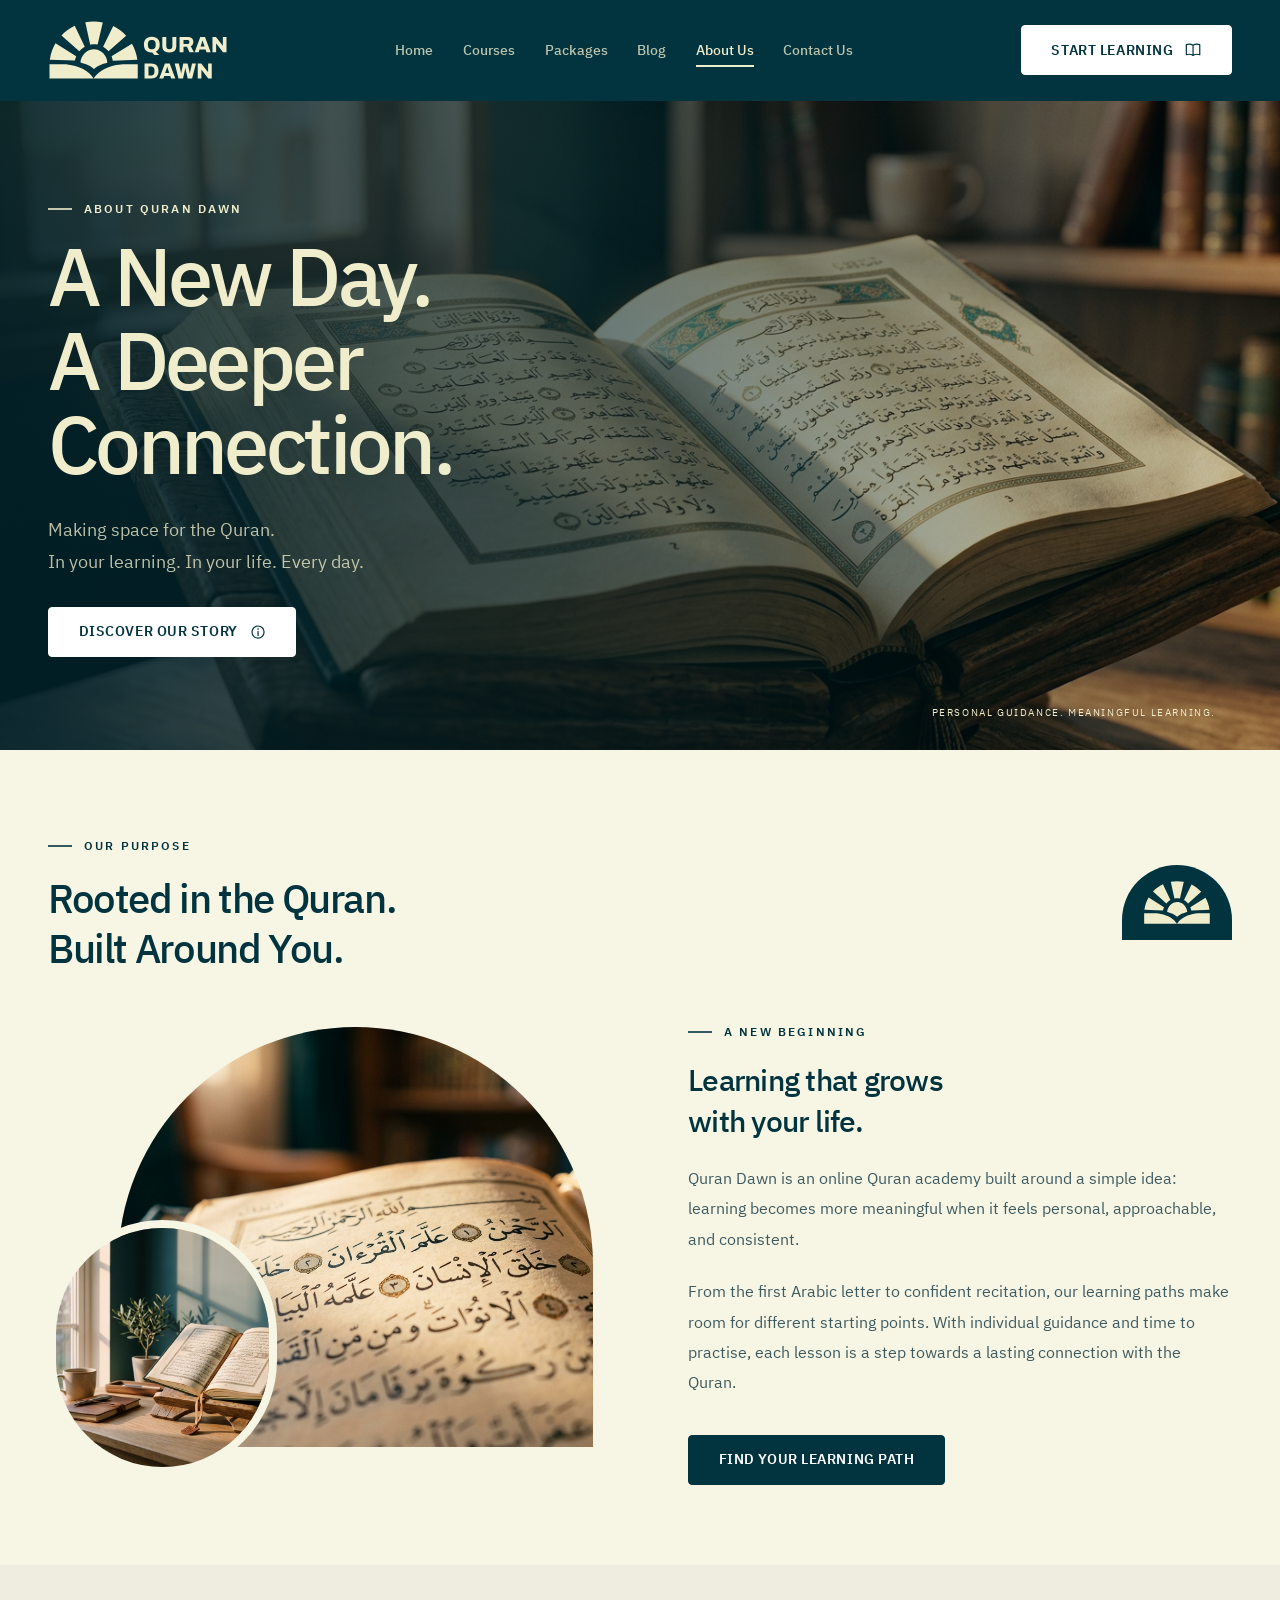
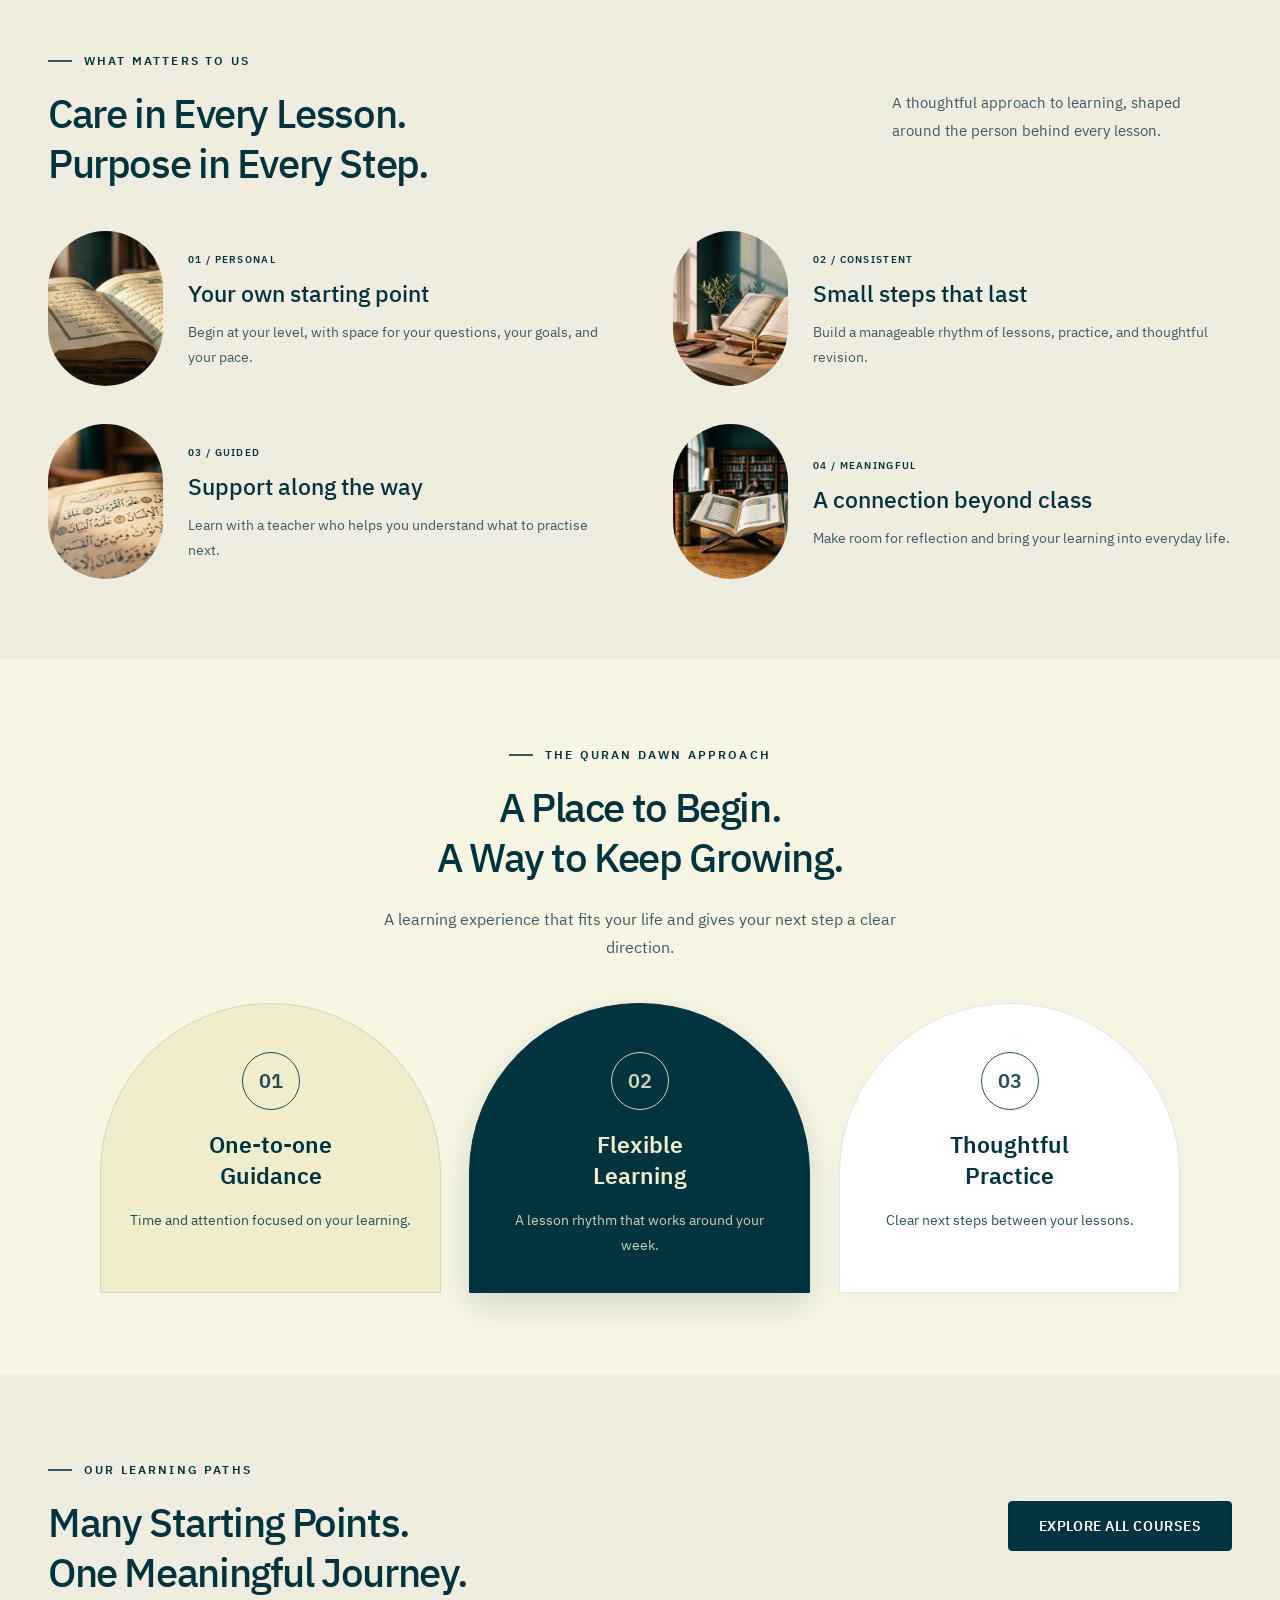
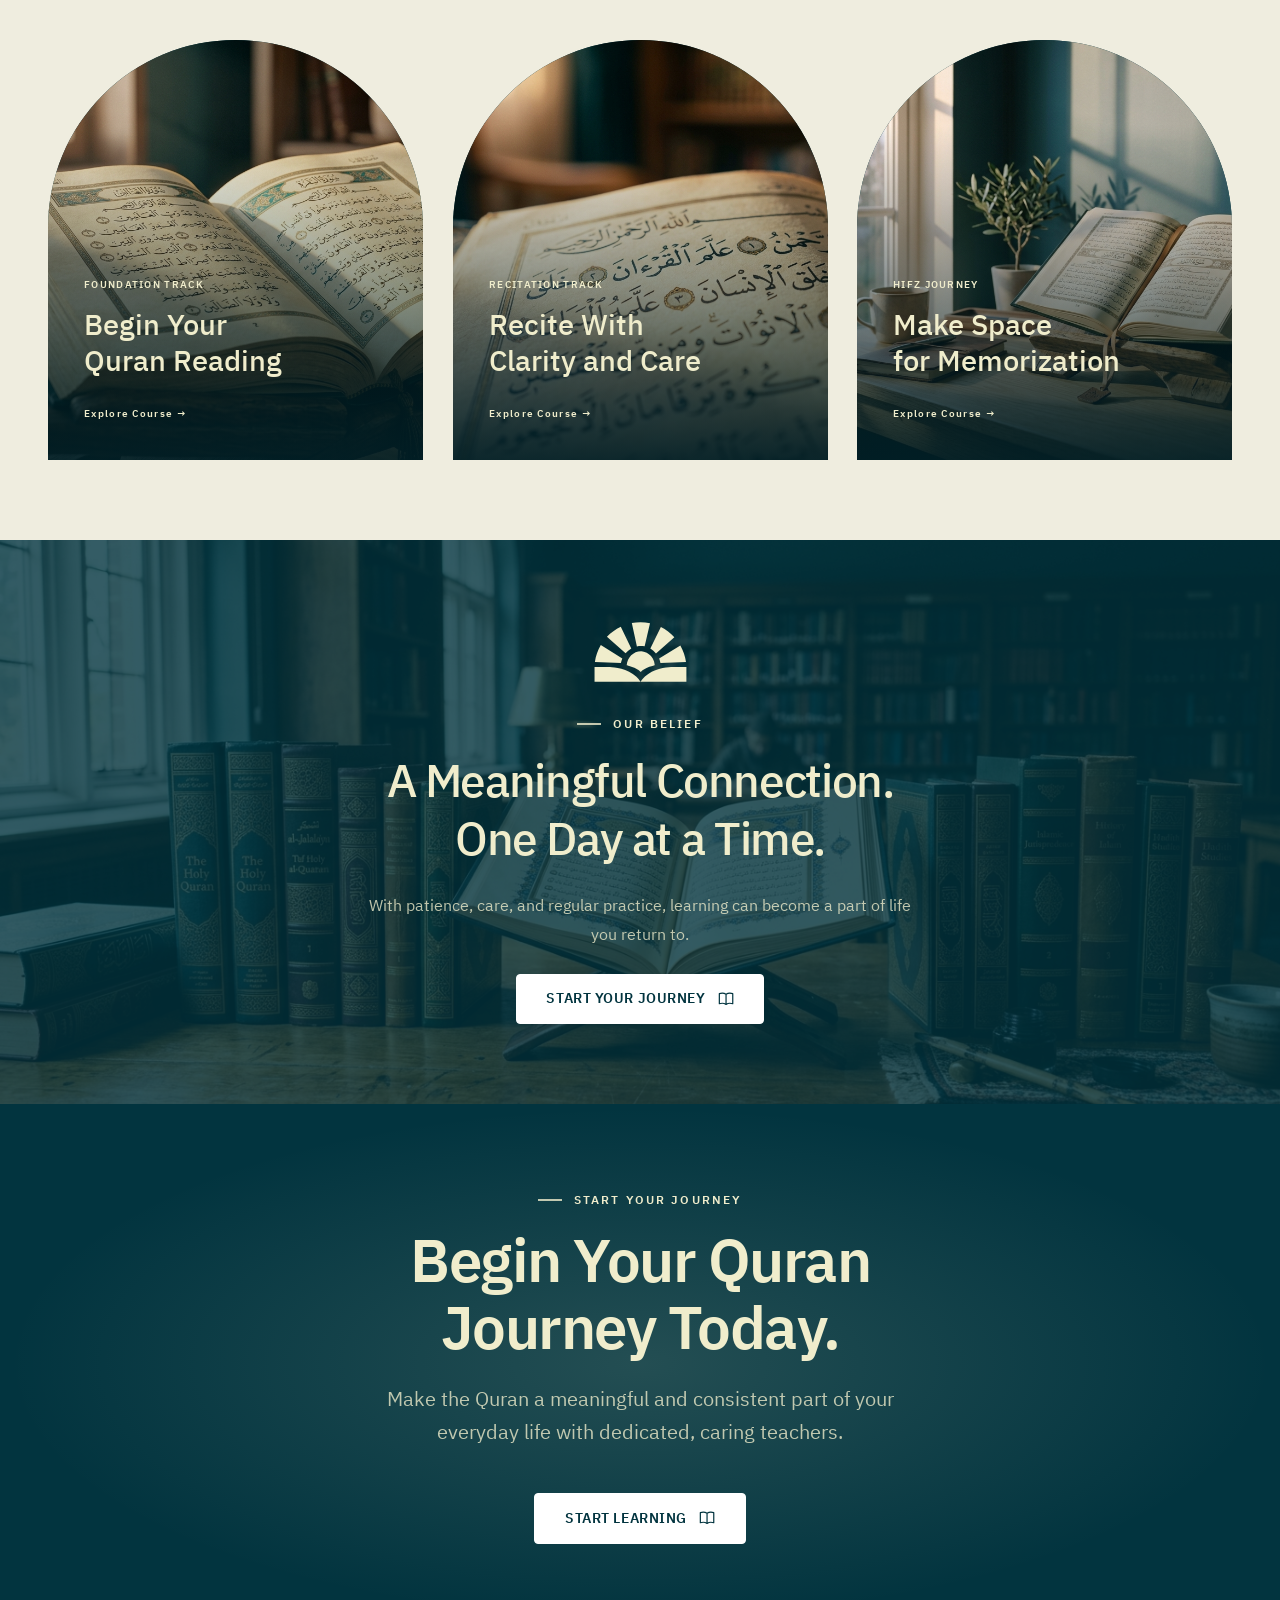
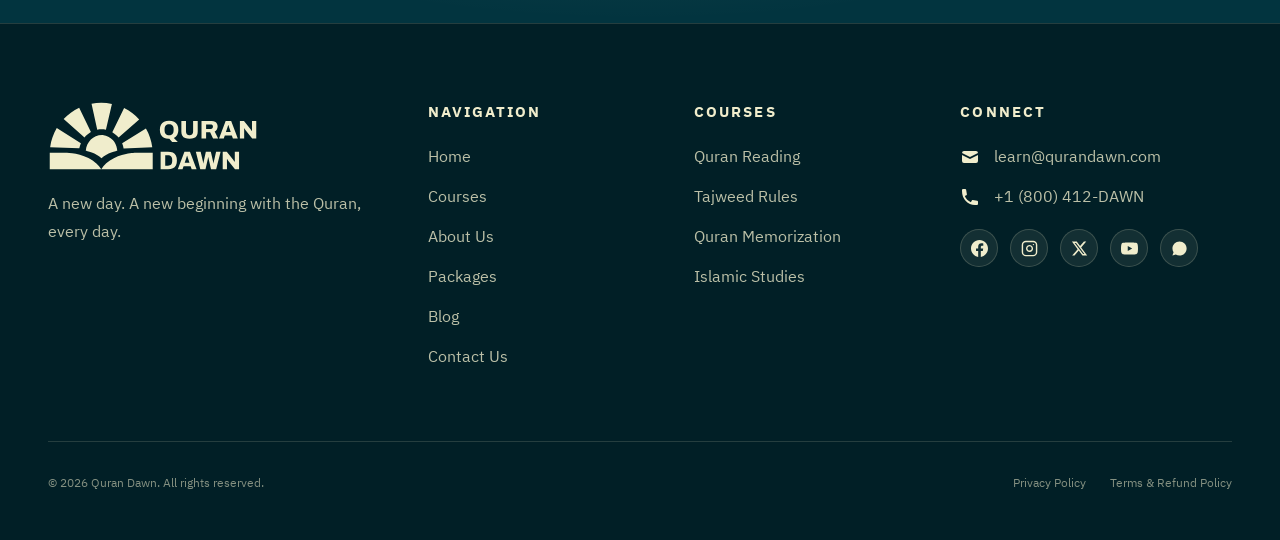
==== commit e0f0dbb0: "ui reviwح" ====
--- a/about.html
+++ b/about.html
@@ -75,6 +75,15 @@
         <div class="mobile-nav-overlay"></div>
 
         <aside id="mobile-nav" aria-label="Mobile Navigation" class="mobile-nav-drawer">
+            <div class="mobile-nav-top">
+                <span class="mobile-nav-title">Menu</span>
+                <button type="button" aria-label="Close navigation menu" class="mobile-nav-close">
+                    <svg viewBox="0 0 24 24" width="22" height="22" fill="none" stroke="currentColor" stroke-width="2" stroke-linecap="round" stroke-linejoin="round">
+                        <line x1="18" y1="6" x2="6" y2="18"></line>
+                        <line x1="6" y1="6" x2="18" y2="18"></line>
+                    </svg>
+                </button>
+            </div>
             <div class="mobile-nav-links">
                 <a href="index.html" class="mobile-nav-link">Home <span>→</span></a>
                 <a href="courses.html" class="mobile-nav-link">Courses <span>→</span></a>
@@ -157,7 +166,7 @@
                             for different starting points. With individual guidance and time to practise, each
                             lesson is a step towards a lasting connection with the Quran.
                         </p>
-                        <a href="courses.html" class="text-link">Find Your Learning Path <span aria-hidden="true">&rarr;</span></a>
+                        <a href="courses.html" class="btn btn-teal">Find Your Learning Path</a>
                     </div>
                 </div>
             </section>
@@ -313,7 +322,7 @@
                                 Many Starting Points.<br>One Meaningful Journey.
                             </h2>
                         </div>
-                        <a href="courses.html" class="text-link">Explore All Courses &rarr;</a>
+                        <a href="courses.html" class="btn btn-teal">Explore All Courses</a>
                     </div>
 
                     <div class="about-programs">
--- a/assets/css/style.css
+++ b/assets/css/style.css
@@ -512,8 +512,9 @@
     width: 100%;
     max-width: 360px;
     height: 100vh;
+    height: 100dvh;
     background-color: var(--color-teal-dark);
-    padding: 6rem 2rem 3rem;
+    padding: 2rem 1.75rem 2.5rem;
     display: flex;
     flex-direction: column;
     justify-content: space-between;
@@ -521,6 +522,50 @@
     transition: right var(--transition-normal);
     border-left: 1px solid var(--border-light-subtle);
     box-shadow: -10px 0 40px rgba(0,0,0,0.5);
+    overflow-y: auto;
+}
+
+.mobile-nav-top {
+    display: flex;
+    align-items: center;
+    justify-content: space-between;
+    margin-bottom: 2rem;
+    padding-bottom: 0.75rem;
+    border-bottom: 1px solid var(--border-light-subtle);
+}
+
+.mobile-nav-title {
+    font-size: var(--text-sm);
+    font-weight: 600;
+    text-transform: uppercase;
+    letter-spacing: 0.12em;
+    color: var(--color-cream);
+    opacity: 0.85;
+}
+
+.mobile-nav-close {
+    display: inline-flex;
+    align-items: center;
+    justify-content: center;
+    width: 40px;
+    height: 40px;
+    border-radius: 50%;
+    background-color: rgba(240, 237, 204, 0.08);
+    border: 1px solid rgba(240, 237, 204, 0.2);
+    color: var(--color-cream);
+    cursor: pointer;
+    transition: background-color var(--transition-fast), color var(--transition-fast), transform var(--transition-fast), border-color var(--transition-fast);
+}
+
+.mobile-nav-close:hover {
+    background-color: var(--color-cream);
+    color: var(--color-teal);
+    transform: rotate(90deg);
+}
+
+.mobile-nav-close:focus-visible {
+    outline: 2px solid var(--color-cream);
+    outline-offset: 2px;
 }
 
 .mobile-nav-drawer.open {
@@ -625,10 +670,209 @@
     z-index: 3;
 }
 
+.hero-grid {
+    display: grid;
+    grid-template-columns: 1fr;
+    gap: 3.5rem;
+    align-items: center;
+    position: relative;
+    z-index: 4;
+}
+
+@media (min-width: 992px) {
+    .hero-grid {
+        grid-template-columns: 1.15fr 0.85fr;
+        gap: 3.5rem;
+    }
+}
+
 .hero-content {
     position: relative;
     z-index: 4;
-    max-width: 920px;
+    max-width: 100%;
+}
+
+.hero-visual {
+    position: relative;
+    display: flex;
+    justify-content: center;
+    align-items: center;
+    order: -1;
+    margin-bottom: 1rem;
+}
+
+@media (min-width: 992px) {
+    .hero-visual {
+        order: 2;
+        margin-top: 0;
+        margin-bottom: 0;
+    }
+    .hero-content {
+        order: 1;
+    }
+}
+
+.hero-visual-glow {
+    position: absolute;
+    width: 95%;
+    height: 95%;
+    background: radial-gradient(circle, rgba(240, 237, 204, 0.2) 0%, rgba(2, 52, 63, 0) 70%);
+    filter: blur(40px);
+    z-index: 1;
+    pointer-events: none;
+    animation: heroGlowPulse 6s ease-in-out infinite alternate;
+}
+
+.hero-image-frame {
+    position: relative;
+    z-index: 2;
+    width: 100%;
+    max-width: 440px;
+    border-radius: 220px 220px 28px 28px;
+    overflow: hidden;
+    border: 2px solid rgba(240, 237, 204, 0.35);
+    box-shadow: 0 24px 60px rgba(1, 31, 38, 0.65), 0 0 45px rgba(240, 237, 204, 0.15);
+    animation: heroFloat 7s ease-in-out infinite;
+    transform-origin: center center;
+}
+
+.hero-main-img {
+    width: 100%;
+    height: auto;
+    aspect-ratio: 1 / 1;
+    object-fit: cover;
+    display: block;
+    transform: scale(1.02);
+    transition: transform 0.8s var(--ease-editorial);
+}
+
+.hero-image-frame:hover .hero-main-img {
+    transform: scale(1.06);
+}
+
+.hero-image-overlay {
+    position: absolute;
+    inset: 0;
+    background: linear-gradient(180deg, rgba(2, 52, 63, 0.05) 0%, rgba(2, 52, 63, 0.35) 100%);
+    pointer-events: none;
+}
+
+.hero-badge {
+    position: absolute;
+    z-index: 3;
+    display: flex;
+    align-items: center;
+    gap: 0.85rem;
+    padding: 0.75rem 1.15rem;
+    background: rgba(2, 52, 63, 0.9);
+    backdrop-filter: blur(14px);
+    -webkit-backdrop-filter: blur(14px);
+    border: 1px solid rgba(240, 237, 204, 0.3);
+    border-radius: var(--radius-full);
+    box-shadow: 0 12px 32px rgba(0, 0, 0, 0.45);
+    color: var(--color-offwhite);
+    white-space: nowrap;
+}
+
+.hero-badge strong {
+    display: block;
+    font-size: var(--text-xs);
+    font-weight: 600;
+    color: var(--color-cream);
+    letter-spacing: 0.02em;
+}
+
+.hero-badge span {
+    display: block;
+    font-size: 11px;
+    color: var(--color-text-light-muted);
+}
+
+.hero-badge-icon {
+    display: flex;
+    align-items: center;
+    justify-content: center;
+    width: 34px;
+    height: 34px;
+    border-radius: 50%;
+    background: rgba(240, 237, 204, 0.15);
+    color: var(--color-cream);
+    flex-shrink: 0;
+}
+
+.hero-badge-top {
+    top: 10%;
+    left: -20px;
+    animation: floatBadge1 6s ease-in-out infinite;
+}
+
+.hero-badge-bottom {
+    bottom: 6%;
+    right: -20px;
+    animation: floatBadge2 7s ease-in-out infinite;
+}
+
+@media (max-width: 768px) {
+    .hero-grid {
+        gap: 2.25rem;
+    }
+    .hero-image-frame {
+        max-width: 320px;
+        border-radius: 160px 160px 24px 24px;
+    }
+    .hero-badge-top {
+        left: -10px;
+        top: 6%;
+    }
+    .hero-badge-bottom {
+        right: -10px;
+        bottom: 4%;
+    }
+}
+
+@media (max-width: 480px) {
+    .hero-image-frame {
+        max-width: 280px;
+        border-radius: 140px 140px 20px 20px;
+    }
+}
+
+@keyframes heroFloat {
+    0%, 100% {
+        transform: translateY(0px) rotate(0deg);
+    }
+    50% {
+        transform: translateY(-14px) rotate(0.6deg);
+    }
+}
+
+@keyframes floatBadge1 {
+    0%, 100% {
+        transform: translateY(0px) rotate(0deg);
+    }
+    50% {
+        transform: translateY(-10px) rotate(-1.5deg);
+    }
+}
+
+@keyframes floatBadge2 {
+    0%, 100% {
+        transform: translateY(0px) rotate(0deg);
+    }
+    50% {
+        transform: translateY(10px) rotate(1.5deg);
+    }
+}
+
+@keyframes heroGlowPulse {
+    0%, 100% {
+        opacity: 0.35;
+        transform: scale(0.95);
+    }
+    50% {
+        opacity: 0.65;
+        transform: scale(1.08);
+    }
 }
 
 .hero-title {
@@ -672,6 +916,30 @@
     align-items: center;
     gap: 1.25rem;
     margin-bottom: 4rem;
+}
+
+.hero-actions .btn {
+    min-width: 210px;
+    padding: 0.95rem 2.2rem;
+    justify-content: center;
+    text-align: center;
+}
+
+@media (max-width: 768px) {
+    .hero-actions {
+        flex-direction: column;
+        align-items: center;
+        justify-content: center;
+        width: 100%;
+        margin-inline: auto;
+        gap: 1rem;
+    }
+
+    .hero-actions .btn {
+        width: 100%;
+        max-width: 360px;
+        justify-content: center;
+    }
 }
 
 /* Micro Indicators (Minimal dawn geometry, not cards) */
@@ -2616,29 +2884,29 @@
 }
 
 .footer-tagline {
-    font-size: var(--text-sm);
-    line-height: 1.6;
+    font-size: 16px;
+    line-height: 1.7;
     color: var(--color-text-light-muted);
-    max-width: 300px;
+    max-width: 320px;
 }
 
 .footer-heading {
-    font-size: var(--text-sm);
-    font-weight: 600;
+    font-size: 15px;
+    font-weight: 700;
     text-transform: uppercase;
-    letter-spacing: 0.12em;
+    letter-spacing: 0.14em;
     color: var(--color-cream);
-    margin-bottom: 1.25rem;
+    margin-bottom: 1.35rem;
 }
 
 .footer-nav-list {
     display: flex;
     flex-direction: column;
-    gap: 0.85rem;
+    gap: 1rem;
 }
 
 .footer-nav-link {
-    font-size: var(--text-sm);
+    font-size: 16px;
     color: var(--color-text-light-muted);
     transition: color var(--transition-fast), transform var(--transition-fast);
     display: inline-block;
@@ -2652,15 +2920,15 @@
 .footer-contact-item {
     display: flex;
     align-items: center;
-    gap: 0.75rem;
-    font-size: var(--text-sm);
+    gap: 0.85rem;
+    font-size: 16px;
     color: var(--color-text-light-muted);
-    margin-bottom: 0.85rem;
+    margin-bottom: 1rem;
 }
 
 .footer-contact-icon {
-    width: 1.1rem;
-    height: 1.1rem;
+    width: 1.25rem;
+    height: 1.25rem;
     color: var(--color-cream);
     flex-shrink: 0;
 }
--- a/assets/css/about.css
+++ b/assets/css/about.css
@@ -93,6 +93,13 @@
     justify-content: space-between;
     gap: 40px;
     margin-bottom: 42px;
+}
+
+.about-heading .btn {
+    min-width: 190px;
+    justify-content: center;
+    text-align: center;
+    flex-shrink: 0;
 }
 
 .about-heading h2,
@@ -164,8 +171,21 @@
     margin-bottom: 22px;
 }
 
-.about-story-copy .text-link {
-    margin-top: 10px;
+.about-story-copy .btn {
+    margin-top: 14px;
+    min-width: 220px;
+    justify-content: center;
+    text-align: center;
+}
+
+@media (max-width: 768px) {
+    .about-story-copy .btn {
+        width: 100%;
+        max-width: 360px;
+        margin-inline: auto;
+        display: flex;
+        justify-content: center;
+    }
 }
 
 .about-values-band {
@@ -453,6 +473,13 @@
         gap: 24px;
     }
 
+    .about-heading .btn {
+        width: 100%;
+        max-width: 360px;
+        justify-content: center;
+        margin-inline: auto;
+    }
+
     .about-purpose-mark {
         display: none;
     }
